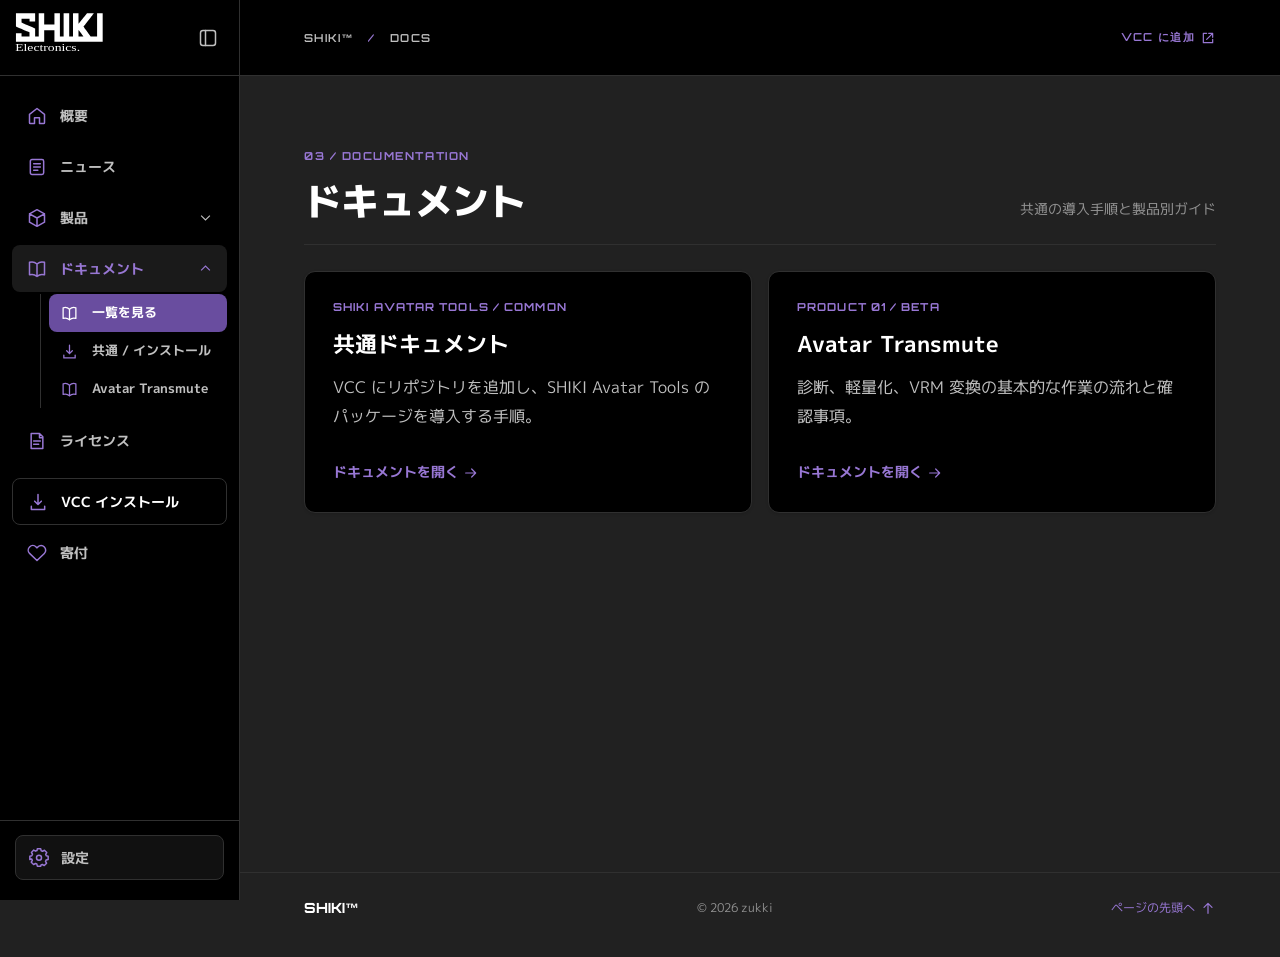
==== docs.html @ 2974c8b5 "first commit" ====
<!doctype html>
<html lang="ja" data-theme="dark">
<head>
  <meta charset="utf-8"><meta name="viewport" content="width=device-width, initial-scale=1">
  <meta name="theme-color" content="#212121">
  <meta name="description" content="SHIKI Avatar Tools。Unity 向けアバター制作ツールの概要、ニュース、ドキュメント、ライセンス、VCC インストール。">
  <title>ドキュメント — SHIKI™</title>
  <link rel="icon" href="./assets/svg/favicon.svg" type="image/svg+xml">
  <link rel="preconnect" href="https://fonts.googleapis.com"><link rel="preconnect" href="https://fonts.gstatic.com" crossorigin>
  <link href="https://fonts.googleapis.com/css2?family=M+PLUS+1p:wght@400;500;600;700;800&family=Noto+Sans+KR:wght@400;600;700&family=Noto+Sans+SC:wght@400;600;700&family=Noto+Sans+TC:wght@400;600;700&family=Orbitron:wght@500;600;700;800&display=swap" rel="stylesheet">
  <link rel="stylesheet" href="./assets/css/style.css"><script src="./assets/js/extra.js" defer></script><script src="./assets/js/script.js" defer></script>
</head>
<body data-page="docs">
  <a class="skip-link" href="#main"><span data-i18n="skip" >本文へ移動</span></a>
  <div class="cursor-glow" aria-hidden="true"></div>
  <aside class="sidebar" id="site-sidebar" aria-label="Site navigation">
    <div class="sidebar-head">
      <a class="brand" href="./index.html" aria-label="SHIKI Avatar Tools"><img src="./assets/svg/shiki-logo.svg" alt="SHIKI Electronics"></a>
      <button id="sidebar-toggle" class="sidebar-toggle" type="button" aria-controls="site-sidebar" aria-expanded="true" aria-label="サイドバーを折りたたむ"><svg aria-hidden="true" viewBox="0 0 24 24"><use href="./assets/svg/icons.svg#sidebar"/></svg></button>
    </div>
    <nav class="side-nav" aria-label="Main navigation"><a href="./index.html" class="" ><span class="nav-icon"><svg aria-hidden="true" viewBox="0 0 24 24"><use href="./assets/svg/icons.svg#home"/></svg></span><span data-i18n="nav_overview" >概要</span></a><a href="./news.html" class="" ><span class="nav-icon"><svg aria-hidden="true" viewBox="0 0 24 24"><use href="./assets/svg/icons.svg#news"/></svg></span><span data-i18n="nav_news" >ニュース</span></a><div class="nav-group" data-nav-group="products"><button type="button" class="nav-disclosure" aria-controls="nav-products-items" aria-expanded="false" aria-label="製品"><span class="nav-icon"><svg aria-hidden="true" viewBox="0 0 24 24"><use href="./assets/svg/icons.svg#cube"/></svg></span><span data-i18n="nav_products" >製品</span><svg class="nav-chevron" aria-hidden="true" viewBox="0 0 24 24"><use href="./assets/svg/icons.svg#down"/></svg></button><div class="nav-branch" id="nav-products-items" hidden><a href="./tools/avatar-transmute.html" class="nav-child" ><span class="nav-icon"><svg aria-hidden="true" viewBox="0 0 24 24"><use href="./assets/svg/icons.svg#right"/></svg></span><span data-i18n="nav_avatar_transmute" >Avatar Transmute</span></a></div></div><div class="nav-group" data-nav-group="docs"><button type="button" class="nav-disclosure" aria-controls="nav-docs-items" aria-expanded="false" aria-label="ドキュメント"><span class="nav-icon"><svg aria-hidden="true" viewBox="0 0 24 24"><use href="./assets/svg/icons.svg#book"/></svg></span><span data-i18n="nav_docs" >ドキュメント</span><svg class="nav-chevron" aria-hidden="true" viewBox="0 0 24 24"><use href="./assets/svg/icons.svg#down"/></svg></button><div class="nav-branch" id="nav-docs-items" hidden><a href="./docs.html" class="nav-child active" aria-current=page><span class="nav-icon"><svg aria-hidden="true" viewBox="0 0 24 24"><use href="./assets/svg/icons.svg#book"/></svg></span><span data-i18n="nav_docs_all" >一覧を見る</span></a><a href="./docs/install.html" class="nav-child" ><span class="nav-icon"><svg aria-hidden="true" viewBox="0 0 24 24"><use href="./assets/svg/icons.svg#download"/></svg></span><span data-i18n="nav_docs_install" >共通 / インストール</span></a><a href="./docs/avatar-transmute.html" class="nav-child" ><span class="nav-icon"><svg aria-hidden="true" viewBox="0 0 24 24"><use href="./assets/svg/icons.svg#book"/></svg></span><span data-i18n="nav_docs_at" >Avatar Transmute</span></a></div></div><a href="./license.html" class="" ><span class="nav-icon"><svg aria-hidden="true" viewBox="0 0 24 24"><use href="./assets/svg/icons.svg#license"/></svg></span><span data-i18n="nav_license" >ライセンス</span></a><a href="https://shikielectronics.github.io/vpm-repository/" class="install-nav" ><span class="nav-icon"><svg aria-hidden="true" viewBox="0 0 24 24"><use href="./assets/svg/icons.svg#download"/></svg></span><span data-i18n="nav_install" >VCC インストール</span></a><a href="./donate.html" class="" ><span class="nav-icon"><svg aria-hidden="true" viewBox="0 0 24 24"><use href="./assets/svg/icons.svg#heart"/></svg></span><span data-i18n="nav_donate" >寄付</span></a></nav>
    <div class="sidebar-bottom">
      <div class="settings-panel" id="settings-panel" hidden role="group" aria-label="Settings">
        <div class="settings-heading"><svg aria-hidden="true" viewBox="0 0 24 24"><use href="./assets/svg/icons.svg#settings"/></svg><strong data-i18n="settings" >設定</strong></div>
        <div class="lang-select-wrap"><label for="language-select"><span data-i18n="language" >言語</span></label><select id="language-select" aria-label="Language"><option value="ja">JP</option><option value="ko">KR</option><option value="zh-CN">CN</option><option value="zh-TW">CN-TW</option><option value="en">EN</option></select></div>
        <div class="theme-row"><span><span data-i18n="appearance" >表示</span></span><button class="scene-toggle" id="theme-toggle" type="button" aria-label="ライトテーマに切り替える" aria-pressed="true"><span class="toggle-sky toggle-sky-day"></span><span class="toggle-sky toggle-sky-night"></span><span class="toggle-cloud"></span><span class="toggle-stars"></span><span class="toggle-orb"><svg class="orb-sun" aria-hidden="true" viewBox="0 0 24 24"><use href="./assets/svg/icons.svg#sun"/></svg><svg class="orb-moon" aria-hidden="true" viewBox="0 0 24 24"><use href="./assets/svg/icons.svg#moon"/></svg></span></button></div>
      </div>
      <button type="button" class="settings-button" id="settings-button" aria-controls="settings-panel" aria-expanded="false" aria-label="設定を開く"><svg aria-hidden="true" viewBox="0 0 24 24"><use href="./assets/svg/icons.svg#settings"/></svg><span data-i18n="settings" >設定</span></button>
    </div>
  </aside>
  <div class="page-shell">
    <header class="topbar"><span class="topbar-path">SHIKI™ <span>/</span> DOCS</span><div class="topbar-tools"><a class="topbar-action" href="https://shikielectronics.github.io/vpm-repository/"><span data-i18n="top_install" >VCC に追加</span> <svg aria-hidden="true" viewBox="0 0 24 24"><use href="./assets/svg/icons.svg#external"/></svg></a></div></header>
    <main id="main">
<section class="page-section"><div class="section-head"><div><span class="section-index">03 / DOCUMENTATION</span><h1 data-i18n="nav_docs" id="page-title">ドキュメント</h1></div><p data-i18n="docs_hub_intro" >共通の導入手順と製品別ガイド</p></div>
  <div class="doc-index"><article class="card doc-index-card"><span class="doc-label">SHIKI AVATAR TOOLS / COMMON</span><h2 data-i18n="docs_common_title" >共通ドキュメント</h2><p data-i18n="docs_common_body" >VCC にリポジトリを追加し、SHIKI Avatar Tools のパッケージを導入する手順。</p><a class="inline-link" href="./docs/install.html"><span data-i18n="docs_open" >ドキュメントを開く</span> <svg aria-hidden="true" viewBox="0 0 24 24"><use href="./assets/svg/icons.svg#right"/></svg></a></article>
  <article class="card doc-index-card"><span class="doc-label">PRODUCT 01 / BETA</span><h2>Avatar Transmute</h2><p data-i18n="docs_at_body" >診断、軽量化、VRM 変換の基本的な作業の流れと確認事項。</p><a class="inline-link" href="./docs/avatar-transmute.html"><span data-i18n="docs_open" >ドキュメントを開く</span> <svg aria-hidden="true" viewBox="0 0 24 24"><use href="./assets/svg/icons.svg#right"/></svg></a></article></div>
</section></main>
    <footer class="footer"><span class="footer-brand">SHIKI™</span><span>© 2026 zukki</span><a href="#main"><span data-i18n="back_top" >ページの先頭へ</span> <svg aria-hidden="true" viewBox="0 0 24 24"><use href="./assets/svg/icons.svg#up"/></svg></a></footer>
  </div>
</body></html>
---- assets/css/style.css ----
:root{color-scheme:dark;--bg:#212121;--surface:#000;--surface-alt:#111;--border:#303030;--text:#fff;--sub:#c0c0c0;--muted:#929292;--accent:#9877d4;--accent-strong:#694d9f;--accent-tint:#251d33;--hover:#1a1a1a;--shadow:0 1px 3px rgba(0,0,0,.12);--sidebar:240px}
:root[data-theme="light"]{color-scheme:light;--bg:#f2f2f2;--surface:#fff;--surface-alt:#fafafa;--border:#e0e0e0;--text:#1a1a1a;--sub:#555;--muted:#777;--accent:#694d9f;--accent-strong:#694d9f;--accent-tint:#eee7fb;--hover:#f5f5f5;--shadow:0 1px 3px rgba(0,0,0,.08)}
*{box-sizing:border-box}html{scroll-behavior:smooth;scroll-padding-top:88px}body{margin:0;background:var(--bg);color:var(--text);font-family:'M PLUS 1p',system-ui,sans-serif;font-size:16px;line-height:1.8}button,a{font:inherit}button{cursor:pointer}a{color:inherit}a:focus-visible,button:focus-visible,summary:focus-visible{outline:3px solid var(--accent);outline-offset:3px}::selection{background:var(--accent);color:#fff}.skip-link{position:fixed;z-index:1000;top:-60px;left:12px;background:var(--accent-strong);color:white;padding:8px 14px}.skip-link:focus{top:12px}
.sidebar{position:fixed;inset:0 auto 0 0;width:var(--sidebar);display:flex;flex-direction:column;background:var(--surface);border-right:1px solid var(--border);z-index:50}.brand{display:flex;align-items:center;gap:12px;min-height:96px;padding:0 22px;text-decoration:none;border-bottom:1px solid var(--border)}.brand-mark{width:39px;height:39px;display:grid;place-items:center;border-radius:10px;background:var(--accent-strong);font:800 22px/1 Orbitron,sans-serif;color:#fff;box-shadow:0 0 24px rgba(105,77,159,.26)}.brand-name{display:flex;flex-direction:column;line-height:1.2}.brand-name strong{font:800 17px Orbitron,sans-serif;letter-spacing:.06em}.brand-name small{margin-top:4px;font:600 9px Orbitron,sans-serif;letter-spacing:.1em;color:var(--muted)}.side-nav{display:flex;flex-direction:column;gap:4px;padding:26px 12px;flex:1}.side-nav a{display:flex;align-items:center;gap:13px;min-height:47px;padding:0 14px;border-radius:8px;text-decoration:none;font-size:14px;font-weight:600;color:var(--sub);transition:background .2s,color .2s}.side-nav a:hover{background:var(--hover);color:var(--text)}.side-nav a.active{background:var(--accent-strong);color:#fff}.side-nav a.install-nav{margin-top:22px;border:1px solid var(--border);color:var(--text)}.side-nav a.install-nav.active{border-color:var(--accent-strong);color:#fff}.nav-icon{display:grid;place-items:center;width:22px;font:700 20px/1 Orbitron,sans-serif;color:var(--accent)}.active .nav-icon{color:white}.sidebar-bottom{padding:16px 12px 24px;border-top:1px solid var(--border)}.theme-toggle{width:100%;display:flex;align-items:center;gap:12px;padding:10px 14px;border:1px solid var(--border);border-radius:8px;background:var(--surface-alt);color:var(--sub);font-size:13px;text-align:left}.theme-toggle:hover{border-color:var(--accent);color:var(--text)}.theme-toggle span:first-child{font-size:21px;line-height:1}.side-credit{display:block;margin:15px 15px 0;font:500 11px Orbitron,sans-serif;color:var(--muted)}
.page-shell{margin-left:var(--sidebar);min-width:0}.topbar{height:70px;display:flex;align-items:center;justify-content:space-between;gap:16px;padding:0 clamp(24px,5vw,72px);border-bottom:1px solid var(--border);background:var(--surface);font:600 11px Orbitron,sans-serif;letter-spacing:.12em}.topbar-path{color:var(--sub)}.topbar-path span{padding:0 10px;color:var(--accent)}.topbar-action{text-decoration:none;color:var(--accent);white-space:nowrap}.topbar-action:hover{text-decoration:underline}main{max-width:1560px;margin:auto;padding:0 clamp(24px,5vw,72px) 96px}.intro{padding-top:62px}.eyebrow{display:flex;align-items:center;gap:12px;color:var(--muted);font:600 11px Orbitron,sans-serif;letter-spacing:.1em}.eyebrow-line{width:24px;height:2px;background:var(--accent)}.edition{margin-left:auto}.intro-grid{display:grid;grid-template-columns:minmax(0,1.2fr) minmax(340px,.8fr);align-items:stretch;gap:30px;margin-top:35px}.kicker{margin:0 0 14px;color:var(--accent);font:600 12px Orbitron,sans-serif;letter-spacing:.16em}h1,h2,h3,p{margin-top:0}h1{font-size:clamp(2.3rem,4.5vw,4.5rem);line-height:1.32;letter-spacing:-.06em;margin-bottom:22px;font-weight:800}h1 em{font-style:normal;color:var(--accent)}.lead{max-width:660px;color:var(--sub);line-height:2;letter-spacing:.01em;margin-bottom:30px}.intro-actions{display:flex;gap:11px;flex-wrap:wrap;margin-bottom:14px}.btn{display:inline-flex;align-items:center;justify-content:space-between;gap:24px;min-height:48px;padding:10px 19px;border-radius:7px;font-size:14px;font-weight:700;text-decoration:none;transition:transform .2s,background .2s,border-color .2s}.btn:hover{transform:translateY(-2px)}.btn-primary{background:var(--accent-strong);border:1px solid var(--accent-strong);color:#fff}.btn-primary:hover{background:#8061b5;border-color:#8061b5}.btn-secondary{border:1px solid var(--border);background:var(--surface);color:var(--text)}.btn-secondary:hover{border-color:var(--accent)}.card{border:1px solid var(--border);border-radius:11px;background:var(--surface);box-shadow:var(--shadow)}.product-panel{display:flex;flex-direction:column;min-height:370px;overflow:hidden;padding:23px 27px;position:relative}.product-panel:before{content:"";position:absolute;width:270px;height:270px;border:1px solid var(--border);border-radius:50%;right:-60px;top:44px;pointer-events:none}.product-panel:after{content:"";position:absolute;width:190px;height:190px;border:1px solid var(--border);border-radius:50%;right:-20px;top:84px;pointer-events:none}.panel-top,.panel-footer{display:flex;justify-content:space-between;align-items:center;gap:15px;font:600 11px Orbitron,sans-serif;letter-spacing:.08em;color:var(--muted)}.beta-pill{padding:3px 10px;border-radius:999px;background:var(--accent-tint);color:var(--accent)}.product-glyph{display:flex;align-items:center;gap:0;flex:1;color:var(--accent);font:800 clamp(70px,8vw,135px)/1 Orbitron,sans-serif;letter-spacing:-.16em;opacity:.9}.product-glyph span:last-child{color:var(--text);margin-left:12px;transform:translateY(17px)}.product-panel h2{font:700 clamp(20px,2vw,26px) Orbitron,sans-serif;letter-spacing:-.03em;margin:0 0 8px}.product-panel p{color:var(--sub);font-size:14px;margin:0 0 19px}.panel-footer{border-top:1px solid var(--border);padding-top:15px;font-size:10px}.capability-grid{display:grid;grid-template-columns:repeat(3,1fr);gap:15px;margin-top:25px}.mini-card{padding:18px 21px;border-left:2px solid var(--accent);background:var(--surface);border-radius:0 9px 9px 0}.feature-num{color:var(--accent);font:700 12px Orbitron,sans-serif}.mini-card h3{margin:8px 0 4px;font-size:17px}.mini-card p{margin:0;color:var(--sub);font-size:14px}
.section{padding-top:100px;scroll-margin-top:10px}.section-head{display:flex;align-items:end;justify-content:space-between;gap:20px;border-bottom:1px solid var(--border);padding-bottom:19px;margin-bottom:22px}.section-index{color:var(--accent);font:700 11px Orbitron,sans-serif;letter-spacing:.14em}.section-head h2{font-size:clamp(25px,2.6vw,36px);line-height:1.35;margin:8px 0 0;letter-spacing:-.03em}.section-head>p{color:var(--muted);font-size:14px;margin:0 0 4px;text-align:right}.news-item{display:grid;grid-template-columns:140px 1fr 24px;gap:24px;align-items:start;padding:25px 28px}.news-date{font:600 13px Orbitron,sans-serif;color:var(--muted);padding-top:5px}.news-type,.doc-label{font:700 11px Orbitron,sans-serif;letter-spacing:.1em;color:var(--accent)}.news-item h3{font-size:17px;margin:6px 0}.news-item p{color:var(--sub);font-size:14px;margin:0}.news-arrow{font-size:22px;color:var(--accent)}.news-more{display:flex;justify-content:space-between;gap:15px;padding:16px 5px;color:var(--muted);font-size:13px}.news-more a{white-space:nowrap;color:var(--accent);text-decoration:none;font-weight:700}.news-more a:hover{text-decoration:underline}
.docs-layout{display:grid;grid-template-columns:minmax(0,1.35fr) minmax(290px,.65fr);gap:16px}.docs-main,.docs-side{display:flex;flex-direction:column;gap:16px}.doc-card,.detail-card{padding:27px 29px}.doc-card h3,.detail-card h3,.install-grid h3,.license-grid h3{font-size:20px;margin:9px 0 12px}.doc-card p,.detail-card p,.install-grid p,.license-grid p{color:var(--sub);font-size:14px;line-height:1.9}.inline-link{color:var(--accent);font-size:14px;font-weight:700;text-decoration:none}.inline-link:hover{text-decoration:underline}.steps{list-style:none;margin:12px 0 0;padding:0}.steps li{display:flex;gap:18px;border-top:1px solid var(--border);padding:14px 0}.steps li:last-child{padding-bottom:0}.steps li>span{font:700 13px Orbitron,sans-serif;color:var(--accent);padding-top:3px}.steps strong{font-size:15px}.steps p{margin:3px 0 0}.check-list{list-style:none;padding:0;margin:14px 0 0}.check-list li{padding:10px 0 10px 24px;position:relative;font-size:14px;border-top:1px solid var(--border)}.check-list li:before{content:"◆";position:absolute;left:0;color:var(--accent);font-size:10px;top:14px}.caution{border-color:color-mix(in srgb,var(--accent) 40%,var(--border))}.caution p{margin-bottom:0}
.license-grid{display:grid;grid-template-columns:minmax(270px,.7fr) minmax(0,1.3fr);gap:16px}.license-summary,.license-detail{padding:26px 29px}.license-stamp{display:inline-block;color:var(--accent);font:800 42px Orbitron,sans-serif;letter-spacing:-.06em}.license-summary h3{margin-top:1px}.license-summary .muted{font:500 11px Orbitron,sans-serif;color:var(--muted);margin-top:30px}.license-detail details{margin-top:20px;border-top:1px solid var(--border);padding-top:15px}.license-detail summary{display:flex;justify-content:space-between;align-items:center;cursor:pointer;color:var(--accent);font-weight:700;font-size:14px}.license-text{margin-top:18px;padding:18px;background:var(--surface-alt);border:1px solid var(--border);border-radius:6px;max-height:320px;overflow:auto}.license-text p{font-family:system-ui,sans-serif;font-size:13px;line-height:1.65;color:var(--sub);white-space:normal;margin-bottom:14px}.license-text p:last-child{margin-bottom:0}
.install-grid{display:grid;grid-template-columns:1fr 1fr;gap:16px}.install-primary,.install-manual{padding:28px 30px}.install-primary{background:linear-gradient(135deg,var(--surface) 55%,var(--accent-tint))}.install-button{margin:8px 0 18px}.install-primary .small-note{font-size:13px;margin:0}.copy-row{display:flex;align-items:center;gap:10px;border:1px solid var(--border);background:var(--surface-alt);border-radius:7px;padding:7px}.copy-row code{min-width:0;overflow-wrap:anywhere;flex:1;padding:0 7px;font-size:12px;line-height:1.5;color:var(--text)}.copy-row button{flex:none;border:0;border-radius:5px;background:var(--accent-strong);color:#fff;padding:8px 12px;font-size:13px;font-weight:700}.copy-row button:hover{background:#8061b5}.copy-feedback{min-height:20px;margin:3px 0!important;color:var(--accent)!important;font-size:12px!important}.beta-note{border-top:1px solid var(--border);margin-top:12px;padding-top:15px;display:flex;gap:12px}.beta-note span{font:700 11px Orbitron,sans-serif;color:var(--accent)}.beta-note p{margin:0;font-size:13px}.footer{max-width:1560px;margin:auto;padding:24px clamp(24px,5vw,72px) 38px;border-top:1px solid var(--border);display:flex;justify-content:space-between;gap:15px;align-items:center;color:var(--muted);font-size:12px}.footer-brand{font:800 14px Orbitron,sans-serif;color:var(--text)}.footer-brand i{font-style:normal;font-size:10px;color:var(--accent)}.footer a{text-decoration:none;color:var(--accent)}
@media(max-width:1100px){:root{--sidebar:74px}.brand{padding:0;justify-content:center}.brand-name,.side-nav a span:last-child,.theme-label,.side-credit{display:none}.side-nav{align-items:center;padding:26px 8px}.side-nav a,.side-nav a.install-nav{width:48px;justify-content:center;padding:0;margin-top:0}.sidebar-bottom{padding:14px 8px}.theme-toggle{justify-content:center;padding:8px}.intro-grid{grid-template-columns:1fr minmax(280px,.78fr)}}
@media(max-width:760px){:root{--sidebar:0px}body{padding-bottom:65px}.sidebar{inset:auto 0 0;width:100%;height:65px;flex-direction:row;border-right:0;border-top:1px solid var(--border);box-shadow:0 -5px 24px rgba(0,0,0,.12)}.brand{display:none}.side-nav{padding:5px;flex:1;flex-direction:row;justify-content:space-around;gap:1px}.side-nav a,.side-nav a.install-nav{width:auto;min-width:0;flex:1;height:54px;min-height:0;flex-direction:column;gap:0;padding:5px 2px;font-size:10px;line-height:1.3;border:0;margin:0;text-align:center}.side-nav a span:last-child{display:block;white-space:nowrap;font-size:clamp(8px,2.1vw,11px)}.nav-icon{height:24px;font-size:18px}.sidebar-bottom{padding:6px 5px 6px 0;border-top:0;display:flex;align-items:center}.theme-toggle{width:38px;height:48px;border:0;background:transparent}.theme-toggle span:first-child{font-size:19px}.topbar{height:58px}.intro{padding-top:44px}.intro-grid,.docs-layout,.license-grid,.install-grid{grid-template-columns:1fr}.product-panel{min-height:310px}.product-glyph{font-size:100px}.capability-grid{grid-template-columns:1fr}.section{padding-top:76px}.section-head{align-items:start;flex-direction:column;gap:3px}.section-head>p{text-align:left}.footer{flex-wrap:wrap}.news-item{grid-template-columns:1fr 20px;gap:9px}.news-date{grid-column:1/-1}.news-more{flex-direction:column}}
@media(max-width:420px){main{padding-left:18px;padding-right:18px}.topbar{padding:0 18px}.topbar-path{font-size:9px}.topbar-action{font-size:10px}h1{font-size:2.15rem}.product-panel{padding:21px}.news-item,.doc-card,.detail-card,.license-summary,.license-detail,.install-primary,.install-manual{padding:21px}.footer{padding-left:18px;padding-right:18px}.side-nav a span:last-child{font-size:8px}}
@media(prefers-reduced-motion:reduce){html{scroll-behavior:auto}*,*::before,*::after{transition:none!important;animation:none!important}}

/* Shared five-page navigation and preferences */
body{isolation:isolate}.cursor-glow{position:fixed;left:0;top:0;width:min(46vw,520px);height:min(46vw,520px);border-radius:50%;background:radial-gradient(circle,rgba(130,76,205,.15) 0%,rgba(116,70,190,.07) 35%,transparent 70%);pointer-events:none;z-index:80;opacity:0;transition:opacity .4s;mix-blend-mode:screen}.cursor-glow.visible{opacity:1}:root[data-theme="light"] .cursor-glow{background:radial-gradient(circle,rgba(121,70,184,.13),transparent 70%);mix-blend-mode:multiply}
.sidebar,.page-shell{position:relative;z-index:1}.sidebar{position:fixed}.logo-frame{width:52px;height:46px;flex:none;overflow:hidden;display:grid;place-items:center}.logo-frame img{width:75px;max-width:none;display:block;filter:invert(1)}:root[data-theme="light"] .logo-frame img{filter:none}.brand{gap:6px;padding:0 14px}.brand-name strong{font-size:14px;letter-spacing:.03em}.brand-name small{font-size:7px;white-space:nowrap}.nav-icon svg{width:20px;height:20px;fill:none;stroke:currentColor;stroke-width:1.8;stroke-linecap:round;stroke-linejoin:round}.side-nav a.active .nav-icon svg{stroke:#fff}.side-nav a{gap:12px}.sidebar-bottom{padding:15px 15px 19px}.prefs-title{font:600 10px Orbitron,sans-serif;color:var(--muted);letter-spacing:.08em;margin:0 0 9px}.lang-select-wrap,.theme-row{display:flex;align-items:center;justify-content:space-between;gap:8px;color:var(--sub);font-size:13px;margin:10px 0}.lang-select-wrap select,.topbar-tools select{appearance:none;min-width:82px;padding:5px 21px 5px 10px;border:1px solid var(--border);border-radius:6px;background:var(--surface-alt);color:var(--text);font:700 12px Orbitron,sans-serif;cursor:pointer;background-image:url("data:image/svg+xml,%3Csvg xmlns='http://www.w3.org/2000/svg' width='12' height='12' viewBox='0 0 24 24' fill='none' stroke='%239877d4' stroke-width='2'%3E%3Cpath d='m5 9 7 7 7-7'/%3E%3C/svg%3E");background-position:right 5px center;background-repeat:no-repeat}.scene-toggle{width:100px;height:44px;padding:0;border:0;background:transparent;border-radius:30px;overflow:hidden;display:block;flex:none;box-shadow:0 2px 8px rgba(0,0,0,.25)}.scene-toggle img{width:100%;height:100%;display:block}.scene-toggle .scene-day{display:none}:root[data-theme="light"] .scene-toggle .scene-day{display:block}:root[data-theme="light"] .scene-toggle .scene-night{display:none}.scene-toggle:hover{filter:brightness(1.08)}.side-credit{font-size:10px;margin:13px 0 0}.topbar-tools{display:flex;align-items:center;gap:20px}.topbar-tools label,.topbar-tools select{display:none}.topbar-action{display:inline-flex;align-items:center;gap:5px}.topbar-action svg,.btn svg,.inline-link svg,.footer svg,.news-more svg,.license-detail summary svg{width:16px;height:16px;fill:none;stroke:currentColor;stroke-width:1.8;stroke-linecap:round;stroke-linejoin:round;vertical-align:middle}.btn svg{flex:none}.footer a,.news-more a{display:inline-flex;align-items:center;gap:5px}.product-glyph{justify-content:center;overflow:hidden}.product-glyph img{display:block;width:min(100%,260px);height:auto;filter:invert(1)}:root[data-theme="light"] .product-glyph img{filter:none}.product-panel{min-height:360px}.page-section{padding-top:64px;min-height:calc(100vh - 200px)}.page-section .section-head{margin-bottom:26px}.page-section h1{font-size:clamp(2rem,3vw,2.8rem);line-height:1.25;margin:8px 0 0;letter-spacing:-.03em}.page-section .section-head>p{max-width:360px}.news-item h2{font-size:18px;margin:7px 0}.news-item time{font:600 13px Orbitron,sans-serif;color:var(--muted);padding-top:5px}.doc-card h2,.detail-card h2,.license-grid h2,.install-grid h2{font-size:20px;margin:9px 0 12px}.license-detail summary svg{transition:transform .2s}.license-detail details[open] summary svg{transform:rotate(180deg)}.copy-row button:focus-visible{outline:3px solid var(--accent);outline-offset:2px}
html[lang="ko"] body{font-family:'Noto Sans KR','M PLUS 1p',sans-serif}html[lang="zh-CN"] body{font-family:'Noto Sans SC','M PLUS 1p',sans-serif}html[lang="zh-TW"] body{font-family:'Noto Sans TC','M PLUS 1p',sans-serif}html[lang="en"] body{font-family:system-ui,sans-serif}html[lang="en"] h1{letter-spacing:-.045em}
@media(max-width:1100px){.brand{padding:0}.logo-frame{width:58px}.brand-name,.prefs-title,.lang-select-wrap,.theme-row>span,.side-credit{display:none}.sidebar-bottom{padding:10px 4px 16px}.theme-row{margin:0}.scene-toggle{width:62px;height:30px}.nav-icon svg{width:21px;height:21px}.topbar-tools label,.topbar-tools select{display:block}}
@media(max-width:760px){.sidebar{z-index:100}.side-nav a span:last-child{display:block}.sidebar-bottom{padding:8px 5px 8px 0}.scene-toggle{width:48px;height:28px}.topbar-tools{gap:7px}.topbar-tools label{display:none}.topbar-tools select{min-width:70px}.topbar-action{font-size:10px}.page-section{padding-top:40px;min-height:calc(100vh - 210px)}.cursor-glow{display:none}}
@media(max-width:420px){.topbar-path{max-width:160px;overflow:hidden;text-overflow:ellipsis;white-space:nowrap}.topbar-action svg{display:none}.scene-toggle{width:36px;height:24px}.side-nav a span:last-child{font-size:8px}}

/* Sidebar brand, settings, and animated theme control */
:root[data-theme="light"] .cursor-glow{display:none}
.brand{min-height:106px;justify-content:center;padding:10px 15px}.brand>img{display:block;width:100%;max-width:174px;max-height:84px;object-fit:contain;filter:invert(1)}:root[data-theme="light"] .brand>img{filter:none}
.sidebar-bottom{position:relative;padding:14px 15px 20px}.settings-button{width:100%;min-height:44px;display:flex;align-items:center;gap:12px;padding:9px 13px;border:1px solid var(--border);border-radius:8px;background:var(--surface-alt);color:var(--sub);font-size:14px;font-weight:600;text-align:left}.settings-button:hover,.settings-button[aria-expanded="true"]{color:var(--text);border-color:var(--accent);background:var(--accent-tint)}.settings-button svg,.settings-heading svg{width:20px;height:20px;flex:none;fill:none;stroke:currentColor;stroke-width:1.8;stroke-linecap:round;stroke-linejoin:round}.settings-button svg{color:var(--accent)}.settings-panel[hidden]{display:none!important}.settings-panel{position:absolute;left:15px;right:15px;bottom:calc(100% + 8px);z-index:300;padding:16px;background:var(--surface);border:1px solid var(--border);border-radius:11px;box-shadow:0 14px 32px rgba(0,0,0,.24)}.settings-heading{display:flex;align-items:center;gap:9px;padding-bottom:12px;margin-bottom:10px;border-bottom:1px solid var(--border);font-size:14px}.settings-heading svg{color:var(--accent)}.settings-panel .lang-select-wrap,.settings-panel .theme-row{display:flex;margin:13px 0;color:var(--sub);font-size:14px}.settings-panel .lang-select-wrap select{display:block;min-width:98px}.settings-panel .theme-row{margin-bottom:0}.settings-panel .theme-row>span{display:block}
.scene-toggle{position:relative;width:124px;height:52px;overflow:hidden;border:0;border-radius:999px;isolation:isolate;box-shadow:0 2px 8px rgba(0,0,0,.25);background:var(--surface-alt);transition:box-shadow .35s,transform .35s}.scene-toggle:hover{transform:translateY(-1px);box-shadow:0 4px 14px rgba(105,77,159,.32)}.scene-toggle img.scene-day,.scene-toggle img.scene-night{position:absolute;inset:0;display:block!important;width:100%;height:100%;object-fit:cover;transition:opacity .42s cubic-bezier(.2,.8,.2,1),transform .48s cubic-bezier(.2,.8,.2,1)}.scene-toggle .scene-day{opacity:0;transform:translateX(-10px) scale(1.08)}.scene-toggle .scene-night{opacity:1;transform:translateX(0) scale(1)}:root[data-theme="light"] .scene-toggle .scene-day{opacity:1;transform:translateX(0) scale(1)}:root[data-theme="light"] .scene-toggle .scene-night{opacity:0;transform:translateX(10px) scale(1.08)}.scene-toggle::after{content:"";position:absolute;inset:-25% auto -25% -30%;width:30%;background:linear-gradient(90deg,transparent,rgba(255,255,255,.35),transparent);transform:skewX(-20deg);opacity:0;pointer-events:none}.scene-toggle.switching::after{animation:toggle-sheen .5s ease-out}@keyframes toggle-sheen{0%{left:-30%;opacity:0}20%{opacity:1}100%{left:120%;opacity:0}}
.product-panel>*{position:relative;z-index:1}.product-panel::before,.product-panel::after{z-index:0}.product-glyph{justify-content:center;min-height:145px;margin:14px 0 7px;overflow:visible;font-size:clamp(78px,8.2vw,122px);letter-spacing:-.12em;line-height:1}.product-glyph span:first-child{color:var(--accent)}.product-glyph span:last-child{color:var(--text);margin-left:8px;transform:translateY(13px)}.product-panel h2{line-height:1.35}.product-panel p{line-height:1.8}.product-panel{min-height:360px}
@media(max-width:1100px){.brand{display:none}.side-nav{padding-top:20px}.sidebar-bottom{padding:10px 12px 18px}.settings-button{width:48px;height:48px;justify-content:center;padding:0}.settings-button span{display:none}.settings-panel{position:fixed;left:calc(var(--sidebar) + 11px);right:auto;bottom:16px;width:258px}.settings-panel .lang-select-wrap{display:flex}.settings-panel .theme-row>span{display:block}.settings-panel .scene-toggle{width:124px;height:52px}}
@media(max-width:760px){.side-nav{padding:5px}.sidebar-bottom{padding:8px 6px 8px 0}.settings-button{width:46px;height:48px;border:0;background:transparent}.settings-panel{left:auto;right:10px;bottom:74px;width:min(280px,calc(100vw - 20px))}.settings-panel .scene-toggle{width:124px;height:52px}}
@media(prefers-reduced-motion:reduce){.scene-toggle img.scene-day,.scene-toggle img.scene-night{transition:none}.scene-toggle.switching::after{animation:none}}

.topbar-left{display:flex;align-items:center;gap:16px;min-width:0}.sidebar-toggle{width:34px;height:34px;flex:none;display:grid;place-items:center;padding:5px;border:1px solid transparent;border-radius:7px;background:transparent;color:var(--sub)}.sidebar-toggle:hover{background:var(--hover);border-color:var(--border);color:var(--accent)}.sidebar-toggle svg{width:20px;height:20px;fill:none;stroke:currentColor;stroke-width:1.8;stroke-linecap:round;stroke-linejoin:round}
@media(min-width:1101px){:root[data-sidebar="collapsed"]{--sidebar:74px}:root[data-sidebar="collapsed"] .brand{display:none}:root[data-sidebar="collapsed"] .side-nav{align-items:center;padding:20px 8px}:root[data-sidebar="collapsed"] .side-nav a,:root[data-sidebar="collapsed"] .side-nav a.install-nav{width:48px;justify-content:center;padding:0;margin-top:0}:root[data-sidebar="collapsed"] .side-nav a span:last-child{display:none}:root[data-sidebar="collapsed"] .sidebar-bottom{padding:10px 12px 18px}:root[data-sidebar="collapsed"] .settings-button{width:48px;height:48px;justify-content:center;padding:0}:root[data-sidebar="collapsed"] .settings-button span{display:none}:root[data-sidebar="collapsed"] .settings-panel{position:fixed;left:85px;right:auto;bottom:16px;width:258px}}
@media(max-width:1100px){.sidebar-toggle{display:none}}

/* Keep the sidebar and its settings layer above page cards. */
.sidebar{z-index:200}.page-shell{z-index:1}.sidebar-head{min-height:106px;display:flex;align-items:center;gap:8px;padding:0 12px;border-bottom:1px solid var(--border)}.sidebar-head .brand{min-width:0;min-height:0;flex:1;padding:0;border:0}.sidebar-head .brand>img{max-width:165px;max-height:80px}.sidebar-head .sidebar-toggle{display:grid;flex:none;width:38px;height:38px}.sidebar-head .sidebar-toggle:hover{color:var(--accent)}.settings-panel{z-index:300;isolation:isolate}
.settings-panel .scene-toggle{width:88px;height:37px}.settings-panel .scene-toggle img{object-fit:fill}
@media(min-width:1101px){:root[data-sidebar="collapsed"] .sidebar-head{min-height:76px;justify-content:center;padding:0 8px}:root[data-sidebar="collapsed"] .sidebar-head .brand{display:none}:root[data-sidebar="collapsed"] .sidebar-head .sidebar-toggle{width:48px;height:48px}}
@media(min-width:761px) and (max-width:1100px){.sidebar-head{min-height:76px;justify-content:center;padding:0 8px}.sidebar-head .brand{display:none}.sidebar-head .sidebar-toggle{display:grid;width:48px;height:48px}:root[data-sidebar="expanded"]{--sidebar:240px}:root[data-sidebar="expanded"] .sidebar-head{min-height:106px;justify-content:space-between;padding:0 12px}:root[data-sidebar="expanded"] .sidebar-head .brand{display:flex}:root[data-sidebar="expanded"] .sidebar-head .sidebar-toggle{width:38px;height:38px}:root[data-sidebar="expanded"] .side-nav{align-items:stretch;padding:26px 12px}:root[data-sidebar="expanded"] .side-nav a,:root[data-sidebar="expanded"] .side-nav a.install-nav{width:auto;justify-content:flex-start;padding:0 14px}:root[data-sidebar="expanded"] .side-nav a.install-nav{margin-top:22px}:root[data-sidebar="expanded"] .side-nav a span:last-child{display:inline}:root[data-sidebar="expanded"] .sidebar-bottom{padding:14px 15px 20px}:root[data-sidebar="expanded"] .settings-button{width:100%;justify-content:flex-start;padding:9px 13px}:root[data-sidebar="expanded"] .settings-button span{display:inline}:root[data-sidebar="expanded"] .settings-panel{position:absolute;left:15px;right:15px;bottom:calc(100% + 8px);width:auto}}
@media(max-width:760px){.sidebar-head{display:none}.settings-panel .scene-toggle{width:88px;height:37px}}
@media(min-width:761px) and (max-width:1100px){:root[data-sidebar="expanded"] .intro-grid,:root[data-sidebar="expanded"] .docs-layout,:root[data-sidebar="expanded"] .license-grid,:root[data-sidebar="expanded"] .install-grid{grid-template-columns:1fr}:root[data-sidebar="expanded"] .capability-grid{grid-template-columns:1fr}}

/* Product sections and detail view */
.sidebar-head .brand{justify-content:flex-start;text-align:left}.sidebar-head .brand>img{margin:0 auto 0 0;object-position:left center}
.overview-heading{margin-bottom:18px}.product-showcase{position:relative;padding:clamp(22px,3vw,42px);border:1px solid var(--border);border-radius:16px;background:color-mix(in srgb,var(--surface) 42%,var(--bg));box-shadow:var(--shadow)}.product-showcase+.product-showcase{margin-top:26px}.product-showcase .intro-grid{margin-top:26px}.product-showcase .lead{max-width:640px}.product-copy{align-self:center}.product-showcase .capability-grid{margin-top:24px}.product-showcase .mini-card{border:1px solid var(--border);border-left:2px solid var(--accent)}
.tool-detail .section-head{margin-bottom:20px}.tool-detail .section-head .inline-link svg{transform:rotate(180deg)}.tool-detail .section-index{display:block;margin-top:23px}.detail-hero{display:grid;grid-template-columns:minmax(0,1.3fr) minmax(200px,.7fr);gap:24px;align-items:center;padding:clamp(24px,4vw,48px);overflow:hidden}.detail-hero .product-glyph{min-height:0;justify-content:center;margin:0}.detail-lead{font-size:clamp(20px,2.5vw,30px);font-weight:700;line-height:1.65;max-width:700px;margin:12px 0 28px}.detail-grid{display:grid;grid-template-columns:repeat(3,minmax(0,1fr));gap:16px;margin-top:16px}.detail-grid .detail-card{min-width:0}.detail-note{margin-top:16px}.detail-note p{max-width:850px}
.reveal-ready [data-reveal]:not(.is-visible){opacity:0;transform:translateY(18px)}.reveal-ready [data-reveal]{transition:opacity .6s ease,transform .6s cubic-bezier(.2,.7,.2,1);transition-delay:var(--reveal-delay,0ms)}.reveal-ready [data-reveal].is-visible{opacity:1;transform:translateY(0)}
@media(max-width:1100px){.detail-grid{grid-template-columns:1fr 1fr}}
@media(max-width:760px){.product-showcase{padding:22px}.product-showcase .intro-grid{margin-top:22px}.detail-hero{grid-template-columns:1fr}.detail-hero .product-glyph{display:none}.detail-grid{grid-template-columns:1fr}.tool-detail .section-index{margin-top:15px}}
@media(prefers-reduced-motion:reduce){.reveal-ready [data-reveal]{opacity:1!important;transform:none!important;transition:none!important}}

/* Sidebar groups keep their positions when the sidebar opens. */
@media(min-width:761px){.sidebar-head,:root[data-sidebar="expanded"] .sidebar-head,:root[data-sidebar="collapsed"] .sidebar-head{height:76px;min-height:76px}.sidebar-head .brand>img{max-width:122px;max-height:56px}.side-nav,:root[data-sidebar="expanded"] .side-nav{padding-top:16px;overflow-y:auto;overflow-x:hidden;scrollbar-width:thin}.nav-group-title{display:flex;align-items:center;gap:13px;min-height:42px;margin-top:6px;padding:0 14px;color:var(--sub);font-size:14px;font-weight:600}.nav-branch{margin:0 0 5px 28px;padding-left:8px;border-left:1px solid var(--border)}.nav-branch a{min-height:38px;padding:0 9px;font-size:13px}.nav-branch .nav-icon svg{width:17px;height:17px}:root[data-sidebar="collapsed"] .nav-group-title{display:none}:root[data-sidebar="collapsed"] .nav-branch{margin:0;padding:0;border:0}:root[data-sidebar="collapsed"] .nav-branch a{min-height:47px}.side-nav a.install-nav{margin-top:10px}}
@media(min-width:761px) and (max-width:1100px){.nav-group-title{display:none}.nav-branch{margin:0;padding:0;border:0}.nav-branch a{min-height:47px}:root[data-sidebar="expanded"] .nav-group-title{display:flex}:root[data-sidebar="expanded"] .nav-branch{margin:0 0 5px 28px;padding-left:8px;border-left:1px solid var(--border)}:root[data-sidebar="expanded"] .nav-branch a{min-height:38px}}
@media(max-width:760px){.side-nav{min-width:0;overflow-x:auto;overflow-y:hidden;justify-content:flex-start;scrollbar-width:none}.side-nav::-webkit-scrollbar{display:none}.side-nav>a,.side-nav .nav-branch a{flex:0 0 68px;min-width:68px}.nav-group-title{display:none}.nav-branch{display:contents}.nav-branch a.nav-child{font-size:10px}.side-nav a.install-nav{margin-top:0}}
.doc-index{display:grid;grid-template-columns:repeat(2,minmax(0,1fr));gap:16px}.doc-index-card{padding:28px;display:flex;flex-direction:column;align-items:flex-start}.doc-index-card h2{font-size:22px;margin:10px 0}.doc-index-card p{color:var(--sub);flex:1}.doc-index-card .inline-link{margin-top:12px}.donate-card{max-width:760px;padding:32px}.donate-card h2{margin:10px 0}.donate-card p{color:var(--sub)}
@media(max-width:760px){.doc-index{grid-template-columns:1fr}.doc-index-card,.donate-card{padding:22px}}

/* Collapsible sidebar groups and a shared header baseline. */
.nav-branch[hidden]{display:none!important}.nav-disclosure{display:flex;align-items:center;gap:12px;width:100%;min-height:47px;padding:0 14px;border:0;border-radius:8px;background:transparent;color:var(--sub);font-size:14px;font-weight:600;text-align:left}.nav-disclosure:hover,.nav-disclosure[aria-expanded="true"]{background:var(--hover);color:var(--text)}.nav-disclosure .nav-icon{flex:none}.nav-disclosure .nav-icon svg{width:20px;height:20px;fill:none;stroke:currentColor;stroke-width:1.8;stroke-linecap:round;stroke-linejoin:round}.nav-chevron{width:15px;height:15px;flex:none;margin-left:auto;fill:none;stroke:currentColor;stroke-width:1.8;transition:transform .2s}.nav-disclosure[aria-expanded="true"] .nav-chevron{transform:rotate(180deg)}.nav-group:has(.nav-child.active)>.nav-disclosure{color:var(--accent)}
@media(min-width:761px){:root{--topbar-height:76px}.topbar,.sidebar-head,:root[data-sidebar="expanded"] .sidebar-head,:root[data-sidebar="collapsed"] .sidebar-head{height:var(--topbar-height);min-height:var(--topbar-height)}.nav-group{flex:none}.nav-branch{margin:2px 0 5px 28px;padding-left:8px;border-left:1px solid var(--border)}.nav-branch a{min-height:38px;padding:4px 9px;line-height:1.35}.nav-branch .nav-icon{flex:none}:root[data-sidebar="collapsed"] .nav-disclosure{width:48px;justify-content:center;padding:0}:root[data-sidebar="collapsed"] .nav-disclosure [data-i18n],:root[data-sidebar="collapsed"] .nav-disclosure .nav-chevron{display:none}:root[data-sidebar="collapsed"] .nav-branch{margin:0;padding:0;border:0}:root[data-sidebar="collapsed"] .nav-branch a{width:48px;min-height:47px;padding:0}}
@media(min-width:761px) and (max-width:1100px){.nav-disclosure{width:48px;justify-content:center;padding:0}.nav-disclosure [data-i18n],.nav-disclosure .nav-chevron{display:none}:root[data-sidebar="expanded"] .nav-disclosure{width:100%;justify-content:flex-start;padding:0 14px}:root[data-sidebar="expanded"] .nav-disclosure [data-i18n],:root[data-sidebar="expanded"] .nav-disclosure .nav-chevron{display:inline}:root[data-sidebar="expanded"] .nav-branch{margin:2px 0 5px 28px;padding-left:8px;border-left:1px solid var(--border)}:root[data-sidebar="expanded"] .nav-branch a{width:auto;min-height:38px;padding:4px 9px}}
@media(max-width:760px){.nav-group{flex:0 0 68px;min-width:68px}.nav-disclosure{height:54px;min-height:54px;flex-direction:column;justify-content:center;gap:0;padding:5px 2px;font-size:9px;line-height:1.3;text-align:center}.nav-disclosure .nav-icon{height:24px}.nav-disclosure .nav-chevron{display:none}.nav-branch:not([hidden]){display:flex;position:fixed;left:10px;right:10px;bottom:74px;z-index:250;flex-direction:column;gap:3px;margin:0;padding:10px;border:1px solid var(--border);border-radius:10px;background:var(--surface);box-shadow:0 10px 30px rgba(0,0,0,.24)}.nav-branch a,.side-nav .nav-branch a{width:100%;min-height:42px;flex:0 0 auto;flex-direction:row;justify-content:flex-start;gap:12px;padding:7px 12px;font-size:13px;text-align:left}.nav-branch a span:last-child{font-size:13px!important}.nav-branch .nav-icon{width:22px;height:22px}}
@media(prefers-reduced-motion:reduce){.nav-chevron{transition:none}}
@media(min-width:761px){:root[data-sidebar="collapsed"] .nav-branch{display:none!important}}

/* Theme switch: edit these dimensions together with the orb travel distance. */
.settings-panel .scene-toggle {
  position:relative;width:72px;height:30px;flex:none;padding:0;overflow:hidden;
  border:1px solid rgba(120,124,151,.55);border-radius:999px;
  background:#111629;box-shadow:0 2px 6px rgba(0,0,0,.18);isolation:isolate;
}
.settings-panel .scene-toggle::after {content:none}
.scene-toggle .toggle-sky,.scene-toggle .toggle-cloud,
.scene-toggle .toggle-stars,.scene-toggle .toggle-orb {position:absolute;pointer-events:none}

/* Day and night skies fade over each other; clouds and stars follow that state. */
.scene-toggle .toggle-sky {inset:0}
.scene-toggle .toggle-sky-day {background:linear-gradient(135deg,#9bd5e7 0%,#62afd1 55%,#4c8bbd 100%);opacity:0}
.scene-toggle .toggle-sky-night {background:linear-gradient(135deg,#080c1c 0%,#222044 75%,#332755 100%);opacity:1}
.scene-toggle .toggle-cloud {
  left:17px;bottom:-8px;width:24px;height:16px;border-radius:50%;
  background:#f2fbff;box-shadow:14px -2px 0 1px #e8f7fb,30px 5px 0 #f2fbff;
  opacity:0;transform:translateX(-10px);
}
.scene-toggle .toggle-stars {
  inset:0;opacity:1;
  background:radial-gradient(circle at 15% 25%,#fff 0 1px,transparent 1.5px),
    radial-gradient(circle at 34% 62%,#fff 0 .8px,transparent 1.4px),
    radial-gradient(circle at 63% 18%,#d5d0ff 0 1px,transparent 1.5px),
    radial-gradient(circle at 79% 72%,#fff 0 .8px,transparent 1.4px);
}

/* The single orb rolls 42px across the 72px track; its SVG changes mid-roll. */
.scene-toggle .toggle-orb {
  z-index:2;left:2px;top:2px;width:24px;height:24px;border-radius:50%;
  background:rgba(255,255,255,.18);box-shadow:0 1px 5px rgba(0,0,0,.28);
  transform:translateX(42px) rotate(360deg);
}
.scene-toggle .toggle-orb svg {position:absolute;inset:2px;width:20px;height:20px}
.scene-toggle .orb-sun {color:#ffcf40;opacity:0;transform:rotate(90deg) scale(.65)}
.scene-toggle .orb-moon {color:#f4f1df;opacity:1;transform:rotate(0) scale(1)}

/* Light-theme overrides; dark is the default state above. */
:root[data-theme="light"] .scene-toggle .toggle-sky-day {opacity:1}
:root[data-theme="light"] .scene-toggle .toggle-sky-night {opacity:0}
:root[data-theme="light"] .scene-toggle .toggle-cloud {opacity:.95;transform:translateX(0)}
:root[data-theme="light"] .scene-toggle .toggle-stars {opacity:0}
:root[data-theme="light"] .scene-toggle .toggle-orb {transform:translateX(0) rotate(0);background:rgba(255,255,255,.3)}
:root[data-theme="light"] .scene-toggle .orb-sun {opacity:1;transform:rotate(0) scale(1)}
:root[data-theme="light"] .scene-toggle .orb-moon {opacity:0;transform:rotate(-90deg) scale(.65)}

/* JS adds theme-ready after the saved setting is applied, avoiding a load flash. */
:root.theme-ready .scene-toggle .toggle-sky,
:root.theme-ready .scene-toggle .toggle-cloud,
:root.theme-ready .scene-toggle .toggle-stars {transition:opacity .65s ease,transform .65s ease}
:root.theme-ready .scene-toggle .toggle-orb {transition:transform .68s cubic-bezier(.22,.72,.19,1),background .55s ease}
:root.theme-ready .scene-toggle .toggle-orb svg {transition:opacity .3s ease,transform .56s ease}
@media(prefers-reduced-motion:reduce) {
  :root.theme-ready .scene-toggle .toggle-sky,
  :root.theme-ready .scene-toggle .toggle-cloud,
  :root.theme-ready .scene-toggle .toggle-stars,
  :root.theme-ready .scene-toggle .toggle-orb,
  :root.theme-ready .scene-toggle .toggle-orb svg {transition:none!important}
}
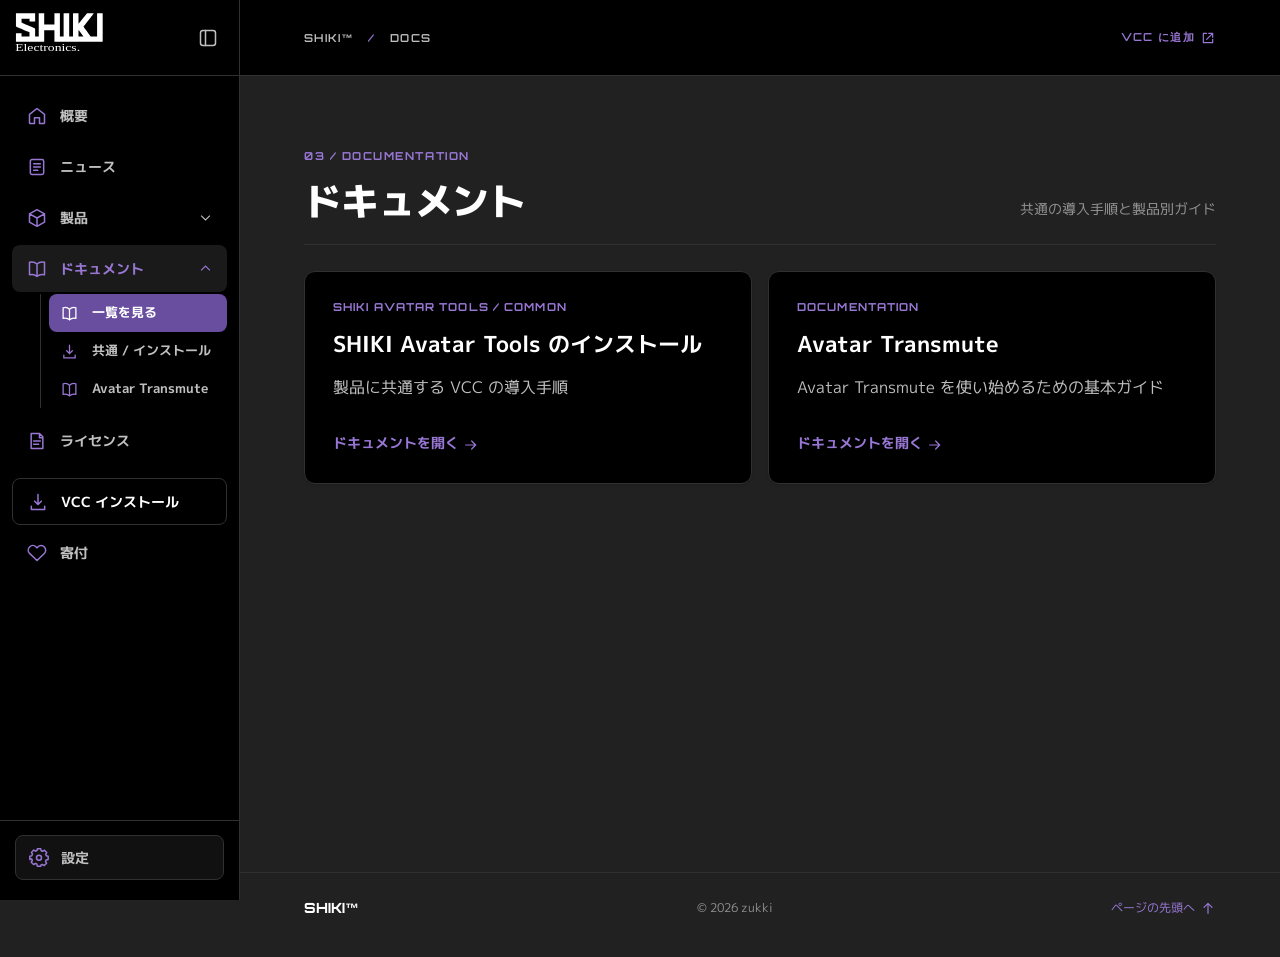
==== commit f3f29e43: "update site." ====
--- a/docs.html
+++ b/docs.html
@@ -8,7 +8,9 @@
   <link rel="icon" href="./assets/svg/favicon.svg" type="image/svg+xml">
   <link rel="preconnect" href="https://fonts.googleapis.com"><link rel="preconnect" href="https://fonts.gstatic.com" crossorigin>
   <link href="https://fonts.googleapis.com/css2?family=M+PLUS+1p:wght@400;500;600;700;800&family=Noto+Sans+KR:wght@400;600;700&family=Noto+Sans+SC:wght@400;600;700&family=Noto+Sans+TC:wght@400;600;700&family=Orbitron:wght@500;600;700;800&display=swap" rel="stylesheet">
-  <link rel="stylesheet" href="./assets/css/style.css"><script src="./assets/js/extra.js" defer></script><script src="./assets/js/script.js" defer></script>
+  <link rel="stylesheet" href="./assets/css/style.css"><script src="./assets/js/translations.js" defer></script><script src="./assets/js/script.js" defer></script>
+  <script src="./assets/js/docs-data.js" defer></script>
+  <script src="./assets/js/docs-index.js" defer></script>
 </head>
 <body data-page="docs">
   <a class="skip-link" href="#main"><span data-i18n="skip" >本文へ移動</span></a>
@@ -31,10 +33,24 @@
   <div class="page-shell">
     <header class="topbar"><span class="topbar-path">SHIKI™ <span>/</span> DOCS</span><div class="topbar-tools"><a class="topbar-action" href="https://shikielectronics.github.io/vpm-repository/"><span data-i18n="top_install" >VCC に追加</span> <svg aria-hidden="true" viewBox="0 0 24 24"><use href="./assets/svg/icons.svg#external"/></svg></a></div></header>
     <main id="main">
-<section class="page-section"><div class="section-head"><div><span class="section-index">03 / DOCUMENTATION</span><h1 data-i18n="nav_docs" id="page-title">ドキュメント</h1></div><p data-i18n="docs_hub_intro" >共通の導入手順と製品別ガイド</p></div>
-  <div class="doc-index"><article class="card doc-index-card"><span class="doc-label">SHIKI AVATAR TOOLS / COMMON</span><h2 data-i18n="docs_common_title" >共通ドキュメント</h2><p data-i18n="docs_common_body" >VCC にリポジトリを追加し、SHIKI Avatar Tools のパッケージを導入する手順。</p><a class="inline-link" href="./docs/install.html"><span data-i18n="docs_open" >ドキュメントを開く</span> <svg aria-hidden="true" viewBox="0 0 24 24"><use href="./assets/svg/icons.svg#right"/></svg></a></article>
-  <article class="card doc-index-card"><span class="doc-label">PRODUCT 01 / BETA</span><h2>Avatar Transmute</h2><p data-i18n="docs_at_body" >診断、軽量化、VRM 変換の基本的な作業の流れと確認事項。</p><a class="inline-link" href="./docs/avatar-transmute.html"><span data-i18n="docs_open" >ドキュメントを開く</span> <svg aria-hidden="true" viewBox="0 0 24 24"><use href="./assets/svg/icons.svg#right"/></svg></a></article></div>
-</section></main>
+      <!-- この下の section がページ本文です。写真もここに追加できます。 -->
+<section class="page-section">
+  <div class="section-head">
+    <div>
+      <span class="section-index">03 / DOCUMENTATION</span>
+      <h1 data-i18n="nav_docs" id="page-title">
+        ドキュメント
+      </h1>
+    </div>
+    <p data-i18n="docs_hub_intro" >
+      共通の導入手順と製品別ガイド
+    </p>
+  </div>
+  <!-- Generated cards come from docs/markdown/ja/*.md via docs-data.js. -->
+  <div class="doc-index" id="docs-list"></div>
+  <noscript><p>JavaScript を有効にするとドキュメント一覧が表示されます。</p></noscript>
+</section>
+    </main>
     <footer class="footer"><span class="footer-brand">SHIKI™</span><span>© 2026 zukki</span><a href="#main"><span data-i18n="back_top" >ページの先頭へ</span> <svg aria-hidden="true" viewBox="0 0 24 24"><use href="./assets/svg/icons.svg#up"/></svg></a></footer>
   </div>
 </body></html>
--- a/assets/css/style.css
+++ b/assets/css/style.css
@@ -125,3 +125,27 @@
   :root.theme-ready .scene-toggle .toggle-orb,
   :root.theme-ready .scene-toggle .toggle-orb svg {transition:none!important}
 }
+
+/* Documentation media: figures added directly to docs/*.html. */
+.docs-figure{margin:22px 0 0}
+.docs-figure img{display:block;width:100%;height:auto;border:1px solid var(--border);border-radius:10px;background:var(--surface-alt)}
+.docs-figure figcaption{margin-top:9px;color:var(--muted);font-size:12px;line-height:1.7}
+
+/* Markdown guides: docs/markdown/<locale>/*.md renders into these pages. */
+.markdown-header{margin:0 0 24px}
+.markdown-body[hidden]{display:none!important}
+.markdown-body{max-width:900px;padding:clamp(22px,4vw,44px);border:1px solid var(--border);border-radius:12px;background:var(--surface);color:var(--text);line-height:1.9;overflow-wrap:anywhere}
+.markdown-body h1{font-size:clamp(2rem,3vw,2.8rem);line-height:1.25;margin:0 0 20px}
+.markdown-body h2{font-size:clamp(1.35rem,2vw,1.7rem);line-height:1.4;margin:42px 0 16px;padding-bottom:12px;border-bottom:1px solid var(--border)}
+.markdown-body h3{font-size:1.1rem;margin:27px 0 10px}
+.markdown-body p,.markdown-body li{font-size:15px;color:var(--sub)}
+.markdown-body p{margin:13px 0 20px}.markdown-body ul,.markdown-body ol{padding-left:1.5em;margin:14px 0 24px}.markdown-body li{padding:4px 0}
+.markdown-body a{color:var(--accent);text-decoration:underline;text-underline-offset:3px}
+.markdown-body img{display:block;max-width:100%;height:auto;margin:20px auto;border:1px solid var(--border);border-radius:10px}
+.markdown-body figure{margin:24px 0}.markdown-body figcaption{color:var(--muted);font-size:13px;text-align:center}
+.markdown-body blockquote{margin:20px 0;padding:6px 18px;border-left:3px solid var(--accent);background:var(--surface-alt)}
+.markdown-body pre{max-width:100%;overflow:auto;padding:18px;border-radius:8px;background:var(--surface-alt);border:1px solid var(--border);line-height:1.5}
+.markdown-body code{font-family:ui-monospace,SFMono-Regular,Consolas,monospace;font-size:.9em}.markdown-body :not(pre)>code{padding:2px 5px;border-radius:4px;background:var(--surface-alt)}
+.markdown-body table{display:block;width:100%;overflow-x:auto;border-collapse:collapse;margin:22px 0}.markdown-body th,.markdown-body td{padding:9px 12px;border:1px solid var(--border);text-align:left}.markdown-body th{background:var(--surface-alt)}
+.markdown-body hr{border:0;border-top:1px solid var(--border);margin:32px 0}
+@media(max-width:760px){.markdown-body{padding:22px 18px}}
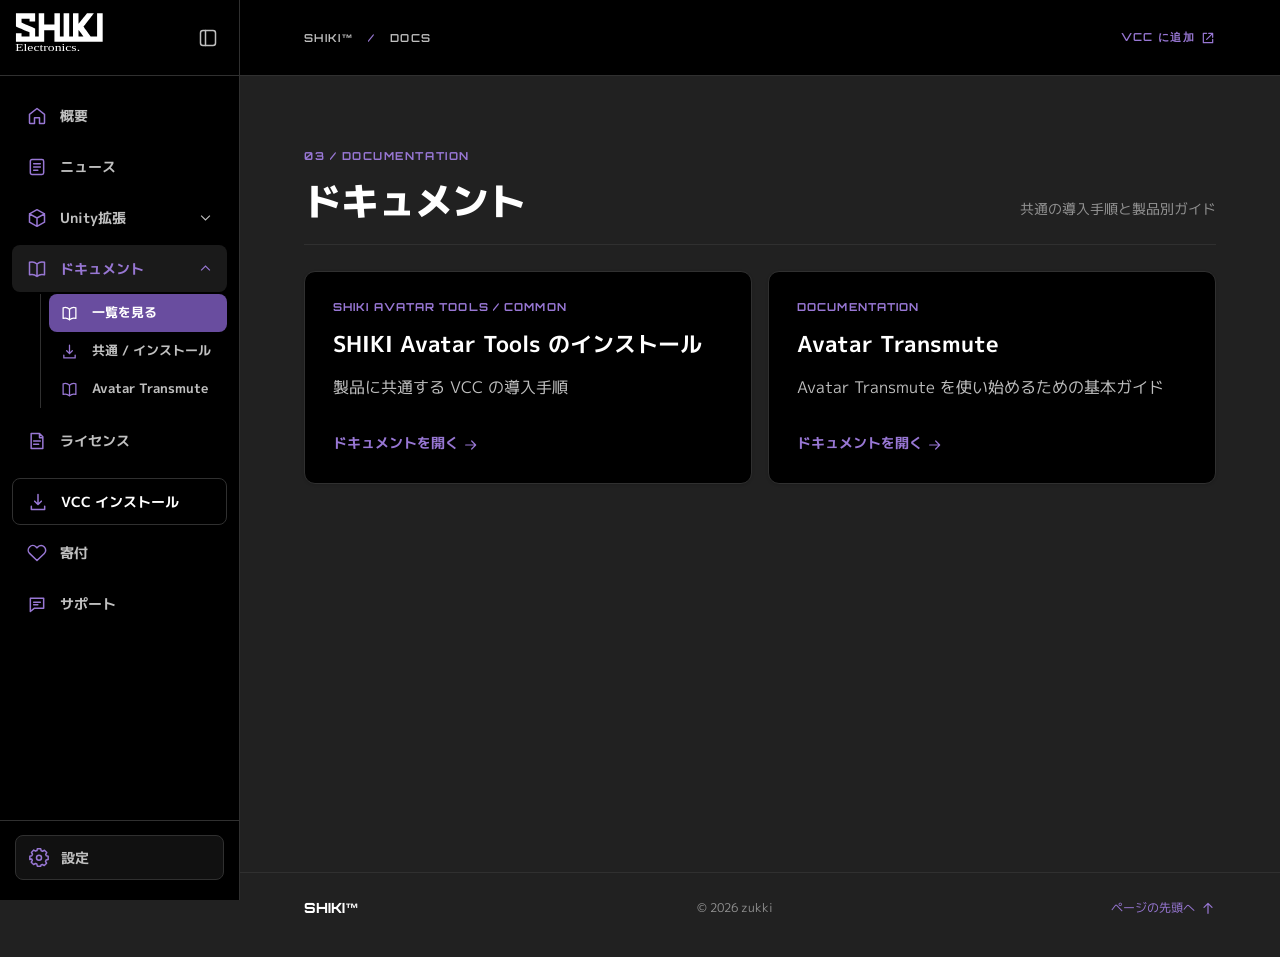
==== commit b0610a0f: "update site." ====
--- a/docs.html
+++ b/docs.html
@@ -1,56 +1,255 @@
 <!doctype html>
 <html lang="ja" data-theme="dark">
-<head>
-  <meta charset="utf-8"><meta name="viewport" content="width=device-width, initial-scale=1">
-  <meta name="theme-color" content="#212121">
-  <meta name="description" content="SHIKI Avatar Tools。Unity 向けアバター制作ツールの概要、ニュース、ドキュメント、ライセンス、VCC インストール。">
-  <title>ドキュメント — SHIKI™</title>
-  <link rel="icon" href="./assets/svg/favicon.svg" type="image/svg+xml">
-  <link rel="preconnect" href="https://fonts.googleapis.com"><link rel="preconnect" href="https://fonts.gstatic.com" crossorigin>
-  <link href="https://fonts.googleapis.com/css2?family=M+PLUS+1p:wght@400;500;600;700;800&family=Noto+Sans+KR:wght@400;600;700&family=Noto+Sans+SC:wght@400;600;700&family=Noto+Sans+TC:wght@400;600;700&family=Orbitron:wght@500;600;700;800&display=swap" rel="stylesheet">
-  <link rel="stylesheet" href="./assets/css/style.css"><script src="./assets/js/translations.js" defer></script><script src="./assets/js/script.js" defer></script>
-  <script src="./assets/js/docs-data.js" defer></script>
-  <script src="./assets/js/docs-index.js" defer></script>
-</head>
-<body data-page="docs">
-  <a class="skip-link" href="#main"><span data-i18n="skip" >本文へ移動</span></a>
-  <div class="cursor-glow" aria-hidden="true"></div>
-  <aside class="sidebar" id="site-sidebar" aria-label="Site navigation">
-    <div class="sidebar-head">
-      <a class="brand" href="./index.html" aria-label="SHIKI Avatar Tools"><img src="./assets/svg/shiki-logo.svg" alt="SHIKI Electronics"></a>
-      <button id="sidebar-toggle" class="sidebar-toggle" type="button" aria-controls="site-sidebar" aria-expanded="true" aria-label="サイドバーを折りたたむ"><svg aria-hidden="true" viewBox="0 0 24 24"><use href="./assets/svg/icons.svg#sidebar"/></svg></button>
+  <head>
+    <meta charset="utf-8">
+    <meta name="viewport" content="width=device-width, initial-scale=1">
+    <meta name="theme-color" content="#212121">
+    <meta name="description" content="SHIKI Avatar Tools。Unity 向けアバター制作ツールの概要、ニュース、ドキュメント、ライセンス、VCC インストール。">
+    <title>ドキュメント — SHIKI™</title>
+    <link rel="icon" href="./assets/svg/favicon.svg" type="image/svg+xml">
+    <link rel="preconnect" href="https://fonts.googleapis.com">
+    <link rel="preconnect" href="https://fonts.gstatic.com" crossorigin>
+    <link href="https://fonts.googleapis.com/css2?family=M+PLUS+1p:wght@400;500;600;700;800&family=Noto+Sans+KR:wght@400;600;700&family=Noto+Sans+SC:wght@400;600;700&family=Noto+Sans+TC:wght@400;600;700&family=Orbitron:wght@500;600;700;800&display=swap" rel="stylesheet">
+    <link rel="stylesheet" href="./assets/css/style.css">
+    <script src="./assets/js/translations.js" defer>
+    </script>
+    <script src="./assets/js/script.js" defer>
+    </script>
+    <script src="./assets/js/docs-data.js" defer>
+    </script>
+    <script src="./assets/js/docs-index.js" defer>
+    </script>
+  </head>
+  <body data-page="docs">
+    <a class="skip-link" href="#main">
+      <span data-i18n="skip" >本文へ移動</span>
+    </a>
+    <div class="cursor-glow" aria-hidden="true">
     </div>
-    <nav class="side-nav" aria-label="Main navigation"><a href="./index.html" class="" ><span class="nav-icon"><svg aria-hidden="true" viewBox="0 0 24 24"><use href="./assets/svg/icons.svg#home"/></svg></span><span data-i18n="nav_overview" >概要</span></a><a href="./news.html" class="" ><span class="nav-icon"><svg aria-hidden="true" viewBox="0 0 24 24"><use href="./assets/svg/icons.svg#news"/></svg></span><span data-i18n="nav_news" >ニュース</span></a><div class="nav-group" data-nav-group="products"><button type="button" class="nav-disclosure" aria-controls="nav-products-items" aria-expanded="false" aria-label="製品"><span class="nav-icon"><svg aria-hidden="true" viewBox="0 0 24 24"><use href="./assets/svg/icons.svg#cube"/></svg></span><span data-i18n="nav_products" >製品</span><svg class="nav-chevron" aria-hidden="true" viewBox="0 0 24 24"><use href="./assets/svg/icons.svg#down"/></svg></button><div class="nav-branch" id="nav-products-items" hidden><a href="./tools/avatar-transmute.html" class="nav-child" ><span class="nav-icon"><svg aria-hidden="true" viewBox="0 0 24 24"><use href="./assets/svg/icons.svg#right"/></svg></span><span data-i18n="nav_avatar_transmute" >Avatar Transmute</span></a></div></div><div class="nav-group" data-nav-group="docs"><button type="button" class="nav-disclosure" aria-controls="nav-docs-items" aria-expanded="false" aria-label="ドキュメント"><span class="nav-icon"><svg aria-hidden="true" viewBox="0 0 24 24"><use href="./assets/svg/icons.svg#book"/></svg></span><span data-i18n="nav_docs" >ドキュメント</span><svg class="nav-chevron" aria-hidden="true" viewBox="0 0 24 24"><use href="./assets/svg/icons.svg#down"/></svg></button><div class="nav-branch" id="nav-docs-items" hidden><a href="./docs.html" class="nav-child active" aria-current=page><span class="nav-icon"><svg aria-hidden="true" viewBox="0 0 24 24"><use href="./assets/svg/icons.svg#book"/></svg></span><span data-i18n="nav_docs_all" >一覧を見る</span></a><a href="./docs/install.html" class="nav-child" ><span class="nav-icon"><svg aria-hidden="true" viewBox="0 0 24 24"><use href="./assets/svg/icons.svg#download"/></svg></span><span data-i18n="nav_docs_install" >共通 / インストール</span></a><a href="./docs/avatar-transmute.html" class="nav-child" ><span class="nav-icon"><svg aria-hidden="true" viewBox="0 0 24 24"><use href="./assets/svg/icons.svg#book"/></svg></span><span data-i18n="nav_docs_at" >Avatar Transmute</span></a></div></div><a href="./license.html" class="" ><span class="nav-icon"><svg aria-hidden="true" viewBox="0 0 24 24"><use href="./assets/svg/icons.svg#license"/></svg></span><span data-i18n="nav_license" >ライセンス</span></a><a href="https://shikielectronics.github.io/vpm-repository/" class="install-nav" ><span class="nav-icon"><svg aria-hidden="true" viewBox="0 0 24 24"><use href="./assets/svg/icons.svg#download"/></svg></span><span data-i18n="nav_install" >VCC インストール</span></a><a href="./donate.html" class="" ><span class="nav-icon"><svg aria-hidden="true" viewBox="0 0 24 24"><use href="./assets/svg/icons.svg#heart"/></svg></span><span data-i18n="nav_donate" >寄付</span></a></nav>
-    <div class="sidebar-bottom">
-      <div class="settings-panel" id="settings-panel" hidden role="group" aria-label="Settings">
-        <div class="settings-heading"><svg aria-hidden="true" viewBox="0 0 24 24"><use href="./assets/svg/icons.svg#settings"/></svg><strong data-i18n="settings" >設定</strong></div>
-        <div class="lang-select-wrap"><label for="language-select"><span data-i18n="language" >言語</span></label><select id="language-select" aria-label="Language"><option value="ja">JP</option><option value="ko">KR</option><option value="zh-CN">CN</option><option value="zh-TW">CN-TW</option><option value="en">EN</option></select></div>
-        <div class="theme-row"><span><span data-i18n="appearance" >表示</span></span><button class="scene-toggle" id="theme-toggle" type="button" aria-label="ライトテーマに切り替える" aria-pressed="true"><span class="toggle-sky toggle-sky-day"></span><span class="toggle-sky toggle-sky-night"></span><span class="toggle-cloud"></span><span class="toggle-stars"></span><span class="toggle-orb"><svg class="orb-sun" aria-hidden="true" viewBox="0 0 24 24"><use href="./assets/svg/icons.svg#sun"/></svg><svg class="orb-moon" aria-hidden="true" viewBox="0 0 24 24"><use href="./assets/svg/icons.svg#moon"/></svg></span></button></div>
+    <aside class="sidebar" id="site-sidebar" aria-label="Site navigation">
+      <div class="sidebar-head">
+        <a class="brand" href="./index.html" aria-label="SHIKI Avatar Tools">
+          <img src="./assets/svg/shiki-logo.svg" alt="SHIKI Electronics">
+        </a>
+        <button id="sidebar-toggle" class="sidebar-toggle" type="button" aria-controls="site-sidebar" aria-expanded="true" aria-label="サイドバーを折りたたむ">
+          <svg aria-hidden="true" viewBox="0 0 24 24">
+            <use href="./assets/svg/icons.svg#sidebar"/>
+          </svg>
+        </button>
       </div>
-      <button type="button" class="settings-button" id="settings-button" aria-controls="settings-panel" aria-expanded="false" aria-label="設定を開く"><svg aria-hidden="true" viewBox="0 0 24 24"><use href="./assets/svg/icons.svg#settings"/></svg><span data-i18n="settings" >設定</span></button>
+      <nav class="side-nav" aria-label="Main navigation">
+        <a href="./index.html" class="" >
+          <span class="nav-icon">
+            <svg aria-hidden="true" viewBox="0 0 24 24">
+              <use href="./assets/svg/icons.svg#home"/>
+            </svg>
+          </span>
+          <span data-i18n="nav_overview" >概要</span>
+        </a>
+        <a href="./news.html" class="" >
+          <span class="nav-icon">
+            <svg aria-hidden="true" viewBox="0 0 24 24">
+              <use href="./assets/svg/icons.svg#news"/>
+            </svg>
+          </span>
+          <span data-i18n="nav_news" >ニュース</span>
+        </a>
+        <div class="nav-group" data-nav-group="products">
+          <button type="button" class="nav-disclosure" aria-controls="nav-products-items" aria-expanded="false" aria-label="Unity拡張">
+            <span class="nav-icon">
+              <svg aria-hidden="true" viewBox="0 0 24 24">
+                <use href="./assets/svg/icons.svg#cube"/>
+              </svg>
+            </span>
+            <span data-i18n="nav_products" >Unity拡張</span>
+            <svg class="nav-chevron" aria-hidden="true" viewBox="0 0 24 24">
+              <use href="./assets/svg/icons.svg#down"/>
+            </svg>
+          </button>
+          <div class="nav-branch" id="nav-products-items" hidden>
+            <a href="./tools/avatar-transmute.html" class="nav-child" >
+              <span class="nav-icon">
+                <svg aria-hidden="true" viewBox="0 0 24 24">
+                  <use href="./assets/svg/icons.svg#right"/>
+                </svg>
+              </span>
+              <span data-i18n="nav_avatar_transmute" >Avatar Transmute</span>
+            </a>
+          </div>
+        </div>
+        <div class="nav-group" data-nav-group="docs">
+          <button type="button" class="nav-disclosure" aria-controls="nav-docs-items" aria-expanded="false" aria-label="ドキュメント">
+            <span class="nav-icon">
+              <svg aria-hidden="true" viewBox="0 0 24 24">
+                <use href="./assets/svg/icons.svg#book"/>
+              </svg>
+            </span>
+            <span data-i18n="nav_docs" >ドキュメント</span>
+            <svg class="nav-chevron" aria-hidden="true" viewBox="0 0 24 24">
+              <use href="./assets/svg/icons.svg#down"/>
+            </svg>
+          </button>
+          <div class="nav-branch" id="nav-docs-items" hidden>
+            <a href="./docs.html" class="nav-child active" aria-current=page>
+              <span class="nav-icon">
+                <svg aria-hidden="true" viewBox="0 0 24 24">
+                  <use href="./assets/svg/icons.svg#book"/>
+                </svg>
+              </span>
+              <span data-i18n="nav_docs_all" >一覧を見る</span>
+            </a>
+            <a href="./docs/install.html" class="nav-child" >
+              <span class="nav-icon">
+                <svg aria-hidden="true" viewBox="0 0 24 24">
+                  <use href="./assets/svg/icons.svg#download"/>
+                </svg>
+              </span>
+              <span data-i18n="nav_docs_install" >共通 / インストール</span>
+            </a>
+            <a href="./docs/avatar-transmute.html" class="nav-child" >
+              <span class="nav-icon">
+                <svg aria-hidden="true" viewBox="0 0 24 24">
+                  <use href="./assets/svg/icons.svg#book"/>
+                </svg>
+              </span>
+              <span data-i18n="nav_docs_at" >Avatar Transmute</span>
+            </a>
+          </div>
+        </div>
+        <a href="./license.html" class="" >
+          <span class="nav-icon">
+            <svg aria-hidden="true" viewBox="0 0 24 24">
+              <use href="./assets/svg/icons.svg#license"/>
+            </svg>
+          </span>
+          <span data-i18n="nav_license" >ライセンス</span>
+        </a>
+        <a href="https://shikielectronics.github.io/vpm-repository/" class="install-nav" >
+          <span class="nav-icon">
+            <svg aria-hidden="true" viewBox="0 0 24 24">
+              <use href="./assets/svg/icons.svg#download"/>
+            </svg>
+          </span>
+          <span data-i18n="nav_install" >VCC インストール</span>
+        </a>
+        <a href="./donate.html" class="" >
+          <span class="nav-icon">
+            <svg aria-hidden="true" viewBox="0 0 24 24">
+              <use href="./assets/svg/icons.svg#heart"/>
+            </svg>
+          </span>
+          <span data-i18n="nav_donate" >寄付</span>
+        </a>
+        <a href="./support.html" class="" >
+          <span class="nav-icon">
+            <svg aria-hidden="true" viewBox="0 0 24 24">
+              <use href="./assets/svg/icons.svg#support"/>
+            </svg>
+          </span>
+          <span data-i18n="nav_support" >サポート</span>
+        </a>
+      </nav>
+      <div class="sidebar-bottom">
+        <div class="settings-panel" id="settings-panel" hidden role="group" aria-label="Settings">
+          <div class="settings-heading">
+            <svg aria-hidden="true" viewBox="0 0 24 24">
+              <use href="./assets/svg/icons.svg#settings"/>
+            </svg>
+            <strong data-i18n="settings" >設定</strong>
+          </div>
+          <div class="lang-select-wrap">
+            <label for="language-select">
+              <span data-i18n="language" >言語</span>
+            </label>
+            <select id="language-select" aria-label="Language">
+              <option value="ja">JP</option>
+              <option value="ko">KR</option>
+              <option value="zh-CN">CN</option>
+              <option value="zh-TW">CN-TW</option>
+              <option value="en">EN</option>
+            </select>
+          </div>
+          <div class="theme-row">
+            <span>
+              <span data-i18n="appearance" >表示</span>
+            </span>
+            <button class="scene-toggle" id="theme-toggle" type="button" aria-label="ライトテーマに切り替える" aria-pressed="true">
+              <span class="toggle-sky toggle-sky-day">
+              </span>
+              <span class="toggle-sky toggle-sky-night">
+              </span>
+              <span class="toggle-cloud">
+              </span>
+              <span class="toggle-stars">
+              </span>
+              <span class="toggle-orb">
+                <svg class="orb-sun" aria-hidden="true" viewBox="0 0 24 24">
+                  <use href="./assets/svg/icons.svg#sun"/>
+                </svg>
+                <svg class="orb-moon" aria-hidden="true" viewBox="0 0 24 24">
+                  <use href="./assets/svg/icons.svg#moon"/>
+                </svg>
+              </span>
+            </button>
+          </div>
+        </div>
+        <button type="button" class="settings-button" id="settings-button" aria-controls="settings-panel" aria-expanded="false" aria-label="設定を開く">
+          <svg aria-hidden="true" viewBox="0 0 24 24">
+            <use href="./assets/svg/icons.svg#settings"/>
+          </svg>
+          <span data-i18n="settings" >設定</span>
+        </button>
+      </div>
+    </aside>
+    <div class="page-shell">
+      <header class="topbar">
+        <button class="mobile-menu-button" id="mobile-menu-button" type="button" aria-controls="site-sidebar" aria-expanded="false" aria-label="メニューを開く">
+          <svg aria-hidden="true" viewBox="0 0 24 24">
+            <use href="./assets/svg/icons.svg#menu"/>
+          </svg>
+        </button>
+        <span class="topbar-path">SHIKI™ <span>/</span> DOCS</span>
+        <div class="topbar-tools">
+          <a class="topbar-action" href="https://shikielectronics.github.io/vpm-repository/">
+            <span data-i18n="top_install" >VCC に追加</span>
+            <svg aria-hidden="true" viewBox="0 0 24 24">
+              <use href="./assets/svg/icons.svg#external"/>
+            </svg>
+          </a>
+        </div>
+      </header>
+      <main id="main">
+        <!-- この下の section がページ本文です。写真もここに追加できます。 -->
+        <section class="page-section">
+          <div class="section-head">
+            <div>
+              <span class="section-index">03 / DOCUMENTATION</span>
+              <h1 data-i18n="nav_docs" id="page-title">
+                ドキュメント
+              </h1>
+            </div>
+            <p data-i18n="docs_hub_intro" >
+              共通の導入手順と製品別ガイド
+            </p>
+          </div>
+          <!-- Generated cards come from docs/markdown/ja/*.md via docs-data.js. -->
+          <div class="doc-index" id="docs-list">
+          </div>
+          <noscript>
+            <p>JavaScript を有効にするとドキュメント一覧が表示されます。</p>
+          </noscript>
+        </section>
+      </main>
+      <footer class="footer">
+        <span class="footer-brand">SHIKI™</span>
+        <span>© 2026 zukki</span>
+        <a href="#main">
+          <span data-i18n="back_top" >ページの先頭へ</span>
+          <svg aria-hidden="true" viewBox="0 0 24 24">
+            <use href="./assets/svg/icons.svg#up"/>
+          </svg>
+        </a>
+      </footer>
     </div>
-  </aside>
-  <div class="page-shell">
-    <header class="topbar"><span class="topbar-path">SHIKI™ <span>/</span> DOCS</span><div class="topbar-tools"><a class="topbar-action" href="https://shikielectronics.github.io/vpm-repository/"><span data-i18n="top_install" >VCC に追加</span> <svg aria-hidden="true" viewBox="0 0 24 24"><use href="./assets/svg/icons.svg#external"/></svg></a></div></header>
-    <main id="main">
-      <!-- この下の section がページ本文です。写真もここに追加できます。 -->
-<section class="page-section">
-  <div class="section-head">
-    <div>
-      <span class="section-index">03 / DOCUMENTATION</span>
-      <h1 data-i18n="nav_docs" id="page-title">
-        ドキュメント
-      </h1>
-    </div>
-    <p data-i18n="docs_hub_intro" >
-      共通の導入手順と製品別ガイド
-    </p>
-  </div>
-  <!-- Generated cards come from docs/markdown/ja/*.md via docs-data.js. -->
-  <div class="doc-index" id="docs-list"></div>
-  <noscript><p>JavaScript を有効にするとドキュメント一覧が表示されます。</p></noscript>
-</section>
-    </main>
-    <footer class="footer"><span class="footer-brand">SHIKI™</span><span>© 2026 zukki</span><a href="#main"><span data-i18n="back_top" >ページの先頭へ</span> <svg aria-hidden="true" viewBox="0 0 24 24"><use href="./assets/svg/icons.svg#up"/></svg></a></footer>
-  </div>
-</body></html>+  </body>
+</html>
--- a/assets/css/style.css
+++ b/assets/css/style.css
@@ -1,92 +1,2549 @@
-:root{color-scheme:dark;--bg:#212121;--surface:#000;--surface-alt:#111;--border:#303030;--text:#fff;--sub:#c0c0c0;--muted:#929292;--accent:#9877d4;--accent-strong:#694d9f;--accent-tint:#251d33;--hover:#1a1a1a;--shadow:0 1px 3px rgba(0,0,0,.12);--sidebar:240px}
-:root[data-theme="light"]{color-scheme:light;--bg:#f2f2f2;--surface:#fff;--surface-alt:#fafafa;--border:#e0e0e0;--text:#1a1a1a;--sub:#555;--muted:#777;--accent:#694d9f;--accent-strong:#694d9f;--accent-tint:#eee7fb;--hover:#f5f5f5;--shadow:0 1px 3px rgba(0,0,0,.08)}
-*{box-sizing:border-box}html{scroll-behavior:smooth;scroll-padding-top:88px}body{margin:0;background:var(--bg);color:var(--text);font-family:'M PLUS 1p',system-ui,sans-serif;font-size:16px;line-height:1.8}button,a{font:inherit}button{cursor:pointer}a{color:inherit}a:focus-visible,button:focus-visible,summary:focus-visible{outline:3px solid var(--accent);outline-offset:3px}::selection{background:var(--accent);color:#fff}.skip-link{position:fixed;z-index:1000;top:-60px;left:12px;background:var(--accent-strong);color:white;padding:8px 14px}.skip-link:focus{top:12px}
-.sidebar{position:fixed;inset:0 auto 0 0;width:var(--sidebar);display:flex;flex-direction:column;background:var(--surface);border-right:1px solid var(--border);z-index:50}.brand{display:flex;align-items:center;gap:12px;min-height:96px;padding:0 22px;text-decoration:none;border-bottom:1px solid var(--border)}.brand-mark{width:39px;height:39px;display:grid;place-items:center;border-radius:10px;background:var(--accent-strong);font:800 22px/1 Orbitron,sans-serif;color:#fff;box-shadow:0 0 24px rgba(105,77,159,.26)}.brand-name{display:flex;flex-direction:column;line-height:1.2}.brand-name strong{font:800 17px Orbitron,sans-serif;letter-spacing:.06em}.brand-name small{margin-top:4px;font:600 9px Orbitron,sans-serif;letter-spacing:.1em;color:var(--muted)}.side-nav{display:flex;flex-direction:column;gap:4px;padding:26px 12px;flex:1}.side-nav a{display:flex;align-items:center;gap:13px;min-height:47px;padding:0 14px;border-radius:8px;text-decoration:none;font-size:14px;font-weight:600;color:var(--sub);transition:background .2s,color .2s}.side-nav a:hover{background:var(--hover);color:var(--text)}.side-nav a.active{background:var(--accent-strong);color:#fff}.side-nav a.install-nav{margin-top:22px;border:1px solid var(--border);color:var(--text)}.side-nav a.install-nav.active{border-color:var(--accent-strong);color:#fff}.nav-icon{display:grid;place-items:center;width:22px;font:700 20px/1 Orbitron,sans-serif;color:var(--accent)}.active .nav-icon{color:white}.sidebar-bottom{padding:16px 12px 24px;border-top:1px solid var(--border)}.theme-toggle{width:100%;display:flex;align-items:center;gap:12px;padding:10px 14px;border:1px solid var(--border);border-radius:8px;background:var(--surface-alt);color:var(--sub);font-size:13px;text-align:left}.theme-toggle:hover{border-color:var(--accent);color:var(--text)}.theme-toggle span:first-child{font-size:21px;line-height:1}.side-credit{display:block;margin:15px 15px 0;font:500 11px Orbitron,sans-serif;color:var(--muted)}
-.page-shell{margin-left:var(--sidebar);min-width:0}.topbar{height:70px;display:flex;align-items:center;justify-content:space-between;gap:16px;padding:0 clamp(24px,5vw,72px);border-bottom:1px solid var(--border);background:var(--surface);font:600 11px Orbitron,sans-serif;letter-spacing:.12em}.topbar-path{color:var(--sub)}.topbar-path span{padding:0 10px;color:var(--accent)}.topbar-action{text-decoration:none;color:var(--accent);white-space:nowrap}.topbar-action:hover{text-decoration:underline}main{max-width:1560px;margin:auto;padding:0 clamp(24px,5vw,72px) 96px}.intro{padding-top:62px}.eyebrow{display:flex;align-items:center;gap:12px;color:var(--muted);font:600 11px Orbitron,sans-serif;letter-spacing:.1em}.eyebrow-line{width:24px;height:2px;background:var(--accent)}.edition{margin-left:auto}.intro-grid{display:grid;grid-template-columns:minmax(0,1.2fr) minmax(340px,.8fr);align-items:stretch;gap:30px;margin-top:35px}.kicker{margin:0 0 14px;color:var(--accent);font:600 12px Orbitron,sans-serif;letter-spacing:.16em}h1,h2,h3,p{margin-top:0}h1{font-size:clamp(2.3rem,4.5vw,4.5rem);line-height:1.32;letter-spacing:-.06em;margin-bottom:22px;font-weight:800}h1 em{font-style:normal;color:var(--accent)}.lead{max-width:660px;color:var(--sub);line-height:2;letter-spacing:.01em;margin-bottom:30px}.intro-actions{display:flex;gap:11px;flex-wrap:wrap;margin-bottom:14px}.btn{display:inline-flex;align-items:center;justify-content:space-between;gap:24px;min-height:48px;padding:10px 19px;border-radius:7px;font-size:14px;font-weight:700;text-decoration:none;transition:transform .2s,background .2s,border-color .2s}.btn:hover{transform:translateY(-2px)}.btn-primary{background:var(--accent-strong);border:1px solid var(--accent-strong);color:#fff}.btn-primary:hover{background:#8061b5;border-color:#8061b5}.btn-secondary{border:1px solid var(--border);background:var(--surface);color:var(--text)}.btn-secondary:hover{border-color:var(--accent)}.card{border:1px solid var(--border);border-radius:11px;background:var(--surface);box-shadow:var(--shadow)}.product-panel{display:flex;flex-direction:column;min-height:370px;overflow:hidden;padding:23px 27px;position:relative}.product-panel:before{content:"";position:absolute;width:270px;height:270px;border:1px solid var(--border);border-radius:50%;right:-60px;top:44px;pointer-events:none}.product-panel:after{content:"";position:absolute;width:190px;height:190px;border:1px solid var(--border);border-radius:50%;right:-20px;top:84px;pointer-events:none}.panel-top,.panel-footer{display:flex;justify-content:space-between;align-items:center;gap:15px;font:600 11px Orbitron,sans-serif;letter-spacing:.08em;color:var(--muted)}.beta-pill{padding:3px 10px;border-radius:999px;background:var(--accent-tint);color:var(--accent)}.product-glyph{display:flex;align-items:center;gap:0;flex:1;color:var(--accent);font:800 clamp(70px,8vw,135px)/1 Orbitron,sans-serif;letter-spacing:-.16em;opacity:.9}.product-glyph span:last-child{color:var(--text);margin-left:12px;transform:translateY(17px)}.product-panel h2{font:700 clamp(20px,2vw,26px) Orbitron,sans-serif;letter-spacing:-.03em;margin:0 0 8px}.product-panel p{color:var(--sub);font-size:14px;margin:0 0 19px}.panel-footer{border-top:1px solid var(--border);padding-top:15px;font-size:10px}.capability-grid{display:grid;grid-template-columns:repeat(3,1fr);gap:15px;margin-top:25px}.mini-card{padding:18px 21px;border-left:2px solid var(--accent);background:var(--surface);border-radius:0 9px 9px 0}.feature-num{color:var(--accent);font:700 12px Orbitron,sans-serif}.mini-card h3{margin:8px 0 4px;font-size:17px}.mini-card p{margin:0;color:var(--sub);font-size:14px}
-.section{padding-top:100px;scroll-margin-top:10px}.section-head{display:flex;align-items:end;justify-content:space-between;gap:20px;border-bottom:1px solid var(--border);padding-bottom:19px;margin-bottom:22px}.section-index{color:var(--accent);font:700 11px Orbitron,sans-serif;letter-spacing:.14em}.section-head h2{font-size:clamp(25px,2.6vw,36px);line-height:1.35;margin:8px 0 0;letter-spacing:-.03em}.section-head>p{color:var(--muted);font-size:14px;margin:0 0 4px;text-align:right}.news-item{display:grid;grid-template-columns:140px 1fr 24px;gap:24px;align-items:start;padding:25px 28px}.news-date{font:600 13px Orbitron,sans-serif;color:var(--muted);padding-top:5px}.news-type,.doc-label{font:700 11px Orbitron,sans-serif;letter-spacing:.1em;color:var(--accent)}.news-item h3{font-size:17px;margin:6px 0}.news-item p{color:var(--sub);font-size:14px;margin:0}.news-arrow{font-size:22px;color:var(--accent)}.news-more{display:flex;justify-content:space-between;gap:15px;padding:16px 5px;color:var(--muted);font-size:13px}.news-more a{white-space:nowrap;color:var(--accent);text-decoration:none;font-weight:700}.news-more a:hover{text-decoration:underline}
-.docs-layout{display:grid;grid-template-columns:minmax(0,1.35fr) minmax(290px,.65fr);gap:16px}.docs-main,.docs-side{display:flex;flex-direction:column;gap:16px}.doc-card,.detail-card{padding:27px 29px}.doc-card h3,.detail-card h3,.install-grid h3,.license-grid h3{font-size:20px;margin:9px 0 12px}.doc-card p,.detail-card p,.install-grid p,.license-grid p{color:var(--sub);font-size:14px;line-height:1.9}.inline-link{color:var(--accent);font-size:14px;font-weight:700;text-decoration:none}.inline-link:hover{text-decoration:underline}.steps{list-style:none;margin:12px 0 0;padding:0}.steps li{display:flex;gap:18px;border-top:1px solid var(--border);padding:14px 0}.steps li:last-child{padding-bottom:0}.steps li>span{font:700 13px Orbitron,sans-serif;color:var(--accent);padding-top:3px}.steps strong{font-size:15px}.steps p{margin:3px 0 0}.check-list{list-style:none;padding:0;margin:14px 0 0}.check-list li{padding:10px 0 10px 24px;position:relative;font-size:14px;border-top:1px solid var(--border)}.check-list li:before{content:"◆";position:absolute;left:0;color:var(--accent);font-size:10px;top:14px}.caution{border-color:color-mix(in srgb,var(--accent) 40%,var(--border))}.caution p{margin-bottom:0}
-.license-grid{display:grid;grid-template-columns:minmax(270px,.7fr) minmax(0,1.3fr);gap:16px}.license-summary,.license-detail{padding:26px 29px}.license-stamp{display:inline-block;color:var(--accent);font:800 42px Orbitron,sans-serif;letter-spacing:-.06em}.license-summary h3{margin-top:1px}.license-summary .muted{font:500 11px Orbitron,sans-serif;color:var(--muted);margin-top:30px}.license-detail details{margin-top:20px;border-top:1px solid var(--border);padding-top:15px}.license-detail summary{display:flex;justify-content:space-between;align-items:center;cursor:pointer;color:var(--accent);font-weight:700;font-size:14px}.license-text{margin-top:18px;padding:18px;background:var(--surface-alt);border:1px solid var(--border);border-radius:6px;max-height:320px;overflow:auto}.license-text p{font-family:system-ui,sans-serif;font-size:13px;line-height:1.65;color:var(--sub);white-space:normal;margin-bottom:14px}.license-text p:last-child{margin-bottom:0}
-.install-grid{display:grid;grid-template-columns:1fr 1fr;gap:16px}.install-primary,.install-manual{padding:28px 30px}.install-primary{background:linear-gradient(135deg,var(--surface) 55%,var(--accent-tint))}.install-button{margin:8px 0 18px}.install-primary .small-note{font-size:13px;margin:0}.copy-row{display:flex;align-items:center;gap:10px;border:1px solid var(--border);background:var(--surface-alt);border-radius:7px;padding:7px}.copy-row code{min-width:0;overflow-wrap:anywhere;flex:1;padding:0 7px;font-size:12px;line-height:1.5;color:var(--text)}.copy-row button{flex:none;border:0;border-radius:5px;background:var(--accent-strong);color:#fff;padding:8px 12px;font-size:13px;font-weight:700}.copy-row button:hover{background:#8061b5}.copy-feedback{min-height:20px;margin:3px 0!important;color:var(--accent)!important;font-size:12px!important}.beta-note{border-top:1px solid var(--border);margin-top:12px;padding-top:15px;display:flex;gap:12px}.beta-note span{font:700 11px Orbitron,sans-serif;color:var(--accent)}.beta-note p{margin:0;font-size:13px}.footer{max-width:1560px;margin:auto;padding:24px clamp(24px,5vw,72px) 38px;border-top:1px solid var(--border);display:flex;justify-content:space-between;gap:15px;align-items:center;color:var(--muted);font-size:12px}.footer-brand{font:800 14px Orbitron,sans-serif;color:var(--text)}.footer-brand i{font-style:normal;font-size:10px;color:var(--accent)}.footer a{text-decoration:none;color:var(--accent)}
-@media(max-width:1100px){:root{--sidebar:74px}.brand{padding:0;justify-content:center}.brand-name,.side-nav a span:last-child,.theme-label,.side-credit{display:none}.side-nav{align-items:center;padding:26px 8px}.side-nav a,.side-nav a.install-nav{width:48px;justify-content:center;padding:0;margin-top:0}.sidebar-bottom{padding:14px 8px}.theme-toggle{justify-content:center;padding:8px}.intro-grid{grid-template-columns:1fr minmax(280px,.78fr)}}
-@media(max-width:760px){:root{--sidebar:0px}body{padding-bottom:65px}.sidebar{inset:auto 0 0;width:100%;height:65px;flex-direction:row;border-right:0;border-top:1px solid var(--border);box-shadow:0 -5px 24px rgba(0,0,0,.12)}.brand{display:none}.side-nav{padding:5px;flex:1;flex-direction:row;justify-content:space-around;gap:1px}.side-nav a,.side-nav a.install-nav{width:auto;min-width:0;flex:1;height:54px;min-height:0;flex-direction:column;gap:0;padding:5px 2px;font-size:10px;line-height:1.3;border:0;margin:0;text-align:center}.side-nav a span:last-child{display:block;white-space:nowrap;font-size:clamp(8px,2.1vw,11px)}.nav-icon{height:24px;font-size:18px}.sidebar-bottom{padding:6px 5px 6px 0;border-top:0;display:flex;align-items:center}.theme-toggle{width:38px;height:48px;border:0;background:transparent}.theme-toggle span:first-child{font-size:19px}.topbar{height:58px}.intro{padding-top:44px}.intro-grid,.docs-layout,.license-grid,.install-grid{grid-template-columns:1fr}.product-panel{min-height:310px}.product-glyph{font-size:100px}.capability-grid{grid-template-columns:1fr}.section{padding-top:76px}.section-head{align-items:start;flex-direction:column;gap:3px}.section-head>p{text-align:left}.footer{flex-wrap:wrap}.news-item{grid-template-columns:1fr 20px;gap:9px}.news-date{grid-column:1/-1}.news-more{flex-direction:column}}
-@media(max-width:420px){main{padding-left:18px;padding-right:18px}.topbar{padding:0 18px}.topbar-path{font-size:9px}.topbar-action{font-size:10px}h1{font-size:2.15rem}.product-panel{padding:21px}.news-item,.doc-card,.detail-card,.license-summary,.license-detail,.install-primary,.install-manual{padding:21px}.footer{padding-left:18px;padding-right:18px}.side-nav a span:last-child{font-size:8px}}
-@media(prefers-reduced-motion:reduce){html{scroll-behavior:auto}*,*::before,*::after{transition:none!important;animation:none!important}}
+:root {
+  color-scheme:dark;
+  --bg:#212121;
+  --surface:#000;
+  --surface-alt:#111;
+  --border:#303030;
+  --text:#fff;
+  --sub:#c0c0c0;
+  --muted:#929292;
+  --accent:#9877d4;
+  --accent-strong:#694d9f;
+  --accent-tint:#251d33;
+  --hover:#1a1a1a;
+  --shadow:0 1px 3px rgba(0,0,0,.12);
+  --sidebar:240px
+}
+
+:root[data-theme="light"] {
+  color-scheme:light;
+  --bg:#f2f2f2;
+  --surface:#fff;
+  --surface-alt:#fafafa;
+  --border:#e0e0e0;
+  --text:#1a1a1a;
+  --sub:#555;
+  --muted:#777;
+  --accent:#694d9f;
+  --accent-strong:#694d9f;
+  --accent-tint:#eee7fb;
+  --hover:#f5f5f5;
+  --shadow:0 1px 3px rgba(0,0,0,.08)
+}
+
+* {
+  box-sizing:border-box
+}
+
+html {
+  scroll-behavior:smooth;
+  scroll-padding-top:88px
+}
+
+body {
+  margin:0;
+  background:var(--bg);
+  color:var(--text);
+  font-family:'M PLUS 1p',system-ui,sans-serif;
+  font-size:16px;
+  line-height:1.8
+}
+
+button,a {
+  font:inherit
+}
+
+button {
+  cursor:pointer
+}
+
+a {
+  color:inherit
+}
+
+a:focus-visible,button:focus-visible,summary:focus-visible {
+  outline:3px solid var(--accent);
+  outline-offset:3px
+}
+
+::selection {
+  background:var(--accent);
+  color:#fff
+}
+
+.skip-link {
+  position:fixed;
+  z-index:1000;
+  top:-60px;
+  left:12px;
+  background:var(--accent-strong);
+  color:white;
+  padding:8px 14px
+}
+
+.skip-link:focus {
+  top:12px
+}
+
+.sidebar {
+  position:fixed;
+  inset:0 auto 0 0;
+  width:var(--sidebar);
+  display:flex;
+  flex-direction:column;
+  background:var(--surface);
+  border-right:1px solid var(--border);
+  z-index:50
+}
+
+.brand {
+  display:flex;
+  align-items:center;
+  gap:12px;
+  min-height:96px;
+  padding:0 22px;
+  text-decoration:none;
+  border-bottom:1px solid var(--border)
+}
+
+.brand-mark {
+  width:39px;
+  height:39px;
+  display:grid;
+  place-items:center;
+  border-radius:10px;
+  background:var(--accent-strong);
+  font:800 22px/1 Orbitron,sans-serif;
+  color:#fff;
+  box-shadow:0 0 24px rgba(105,77,159,.26)
+}
+
+.brand-name {
+  display:flex;
+  flex-direction:column;
+  line-height:1.2
+}
+
+.brand-name strong {
+  font:800 17px Orbitron,sans-serif;
+  letter-spacing:.06em
+}
+
+.brand-name small {
+  margin-top:4px;
+  font:600 9px Orbitron,sans-serif;
+  letter-spacing:.1em;
+  color:var(--muted)
+}
+
+.side-nav {
+  display:flex;
+  flex-direction:column;
+  gap:4px;
+  padding:26px 12px;
+  flex:1
+}
+
+.side-nav a {
+  display:flex;
+  align-items:center;
+  gap:13px;
+  min-height:47px;
+  padding:0 14px;
+  border-radius:8px;
+  text-decoration:none;
+  font-size:14px;
+  font-weight:600;
+  color:var(--sub);
+  transition:background .2s,color .2s
+}
+
+.side-nav a:hover {
+  background:var(--hover);
+  color:var(--text)
+}
+
+.side-nav a.active {
+  background:var(--accent-strong);
+  color:#fff
+}
+
+.side-nav a.install-nav {
+  margin-top:22px;
+  border:1px solid var(--border);
+  color:var(--text)
+}
+
+.side-nav a.install-nav.active {
+  border-color:var(--accent-strong);
+  color:#fff
+}
+
+.nav-icon {
+  display:grid;
+  place-items:center;
+  width:22px;
+  font:700 20px/1 Orbitron,sans-serif;
+  color:var(--accent)
+}
+
+.active .nav-icon {
+  color:white
+}
+
+.sidebar-bottom {
+  padding:16px 12px 24px;
+  border-top:1px solid var(--border)
+}
+
+.theme-toggle {
+  width:100%;
+  display:flex;
+  align-items:center;
+  gap:12px;
+  padding:10px 14px;
+  border:1px solid var(--border);
+  border-radius:8px;
+  background:var(--surface-alt);
+  color:var(--sub);
+  font-size:13px;
+  text-align:left
+}
+
+.theme-toggle:hover {
+  border-color:var(--accent);
+  color:var(--text)
+}
+
+.theme-toggle span:first-child {
+  font-size:21px;
+  line-height:1
+}
+
+.side-credit {
+  display:block;
+  margin:15px 15px 0;
+  font:500 11px Orbitron,sans-serif;
+  color:var(--muted)
+}
+
+.page-shell {
+  margin-left:var(--sidebar);
+  min-width:0
+}
+
+.topbar {
+  height:70px;
+  display:flex;
+  align-items:center;
+  justify-content:space-between;
+  gap:16px;
+  padding:0 clamp(24px,5vw,72px);
+  border-bottom:1px solid var(--border);
+  background:var(--surface);
+  font:600 11px Orbitron,sans-serif;
+  letter-spacing:.12em
+}
+
+.topbar-path {
+  color:var(--sub)
+}
+
+.topbar-path span {
+  padding:0 10px;
+  color:var(--accent)
+}
+
+.topbar-action {
+  text-decoration:none;
+  color:var(--accent);
+  white-space:nowrap
+}
+
+.topbar-action:hover {
+  text-decoration:underline
+}
+
+main {
+  max-width:1560px;
+  margin:auto;
+  padding:0 clamp(24px,5vw,72px) 96px
+}
+
+.intro {
+  padding-top:62px
+}
+
+.eyebrow {
+  display:flex;
+  align-items:center;
+  gap:12px;
+  color:var(--muted);
+  font:600 11px Orbitron,sans-serif;
+  letter-spacing:.1em
+}
+
+.eyebrow-line {
+  width:24px;
+  height:2px;
+  background:var(--accent)
+}
+
+.edition {
+  margin-left:auto
+}
+
+.intro-grid {
+  display:grid;
+  grid-template-columns:minmax(0,1.2fr) minmax(340px,.8fr);
+  align-items:stretch;
+  gap:30px;
+  margin-top:35px
+}
+
+.kicker {
+  margin:0 0 14px;
+  color:var(--accent);
+  font:600 12px Orbitron,sans-serif;
+  letter-spacing:.16em
+}
+
+h1,h2,h3,p {
+  margin-top:0
+}
+
+h1 {
+  font-size:clamp(2.3rem,4.5vw,4.5rem);
+  line-height:1.32;
+  letter-spacing:-.06em;
+  margin-bottom:22px;
+  font-weight:800
+}
+
+h1 em {
+  font-style:normal;
+  color:var(--accent)
+}
+
+.lead {
+  max-width:660px;
+  color:var(--sub);
+  line-height:2;
+  letter-spacing:.01em;
+  margin-bottom:30px
+}
+
+.intro-actions {
+  display:flex;
+  gap:11px;
+  flex-wrap:wrap;
+  margin-bottom:14px
+}
+
+.btn {
+  display:inline-flex;
+  align-items:center;
+  justify-content:space-between;
+  gap:24px;
+  min-height:48px;
+  padding:10px 19px;
+  border-radius:7px;
+  font-size:14px;
+  font-weight:700;
+  text-decoration:none;
+  transition:transform .2s,background .2s,border-color .2s
+}
+
+.btn:hover {
+  transform:translateY(-2px)
+}
+
+.btn-primary {
+  background:var(--accent-strong);
+  border:1px solid var(--accent-strong);
+  color:#fff
+}
+
+.btn-primary:hover {
+  background:#8061b5;
+  border-color:#8061b5
+}
+
+.btn-secondary {
+  border:1px solid var(--border);
+  background:var(--surface);
+  color:var(--text)
+}
+
+.btn-secondary:hover {
+  border-color:var(--accent)
+}
+
+.card {
+  border:1px solid var(--border);
+  border-radius:11px;
+  background:var(--surface);
+  box-shadow:var(--shadow)
+}
+
+.product-panel {
+  display:flex;
+  flex-direction:column;
+  min-height:370px;
+  overflow:hidden;
+  padding:23px 27px;
+  position:relative
+}
+
+.product-panel:before {
+  content:"";
+  position:absolute;
+  width:270px;
+  height:270px;
+  border:1px solid var(--border);
+  border-radius:50%;
+  right:-60px;
+  top:44px;
+  pointer-events:none
+}
+
+.product-panel:after {
+  content:"";
+  position:absolute;
+  width:190px;
+  height:190px;
+  border:1px solid var(--border);
+  border-radius:50%;
+  right:-20px;
+  top:84px;
+  pointer-events:none
+}
+
+.panel-top,.panel-footer {
+  display:flex;
+  justify-content:space-between;
+  align-items:center;
+  gap:15px;
+  font:600 11px Orbitron,sans-serif;
+  letter-spacing:.08em;
+  color:var(--muted)
+}
+
+.beta-pill {
+  padding:3px 10px;
+  border-radius:999px;
+  background:var(--accent-tint);
+  color:var(--accent)
+}
+
+.product-glyph {
+  display:flex;
+  align-items:center;
+  gap:0;
+  flex:1;
+  color:var(--accent);
+  font:800 clamp(70px,8vw,135px)/1 Orbitron,sans-serif;
+  letter-spacing:-.16em;
+  opacity:.9
+}
+
+.product-glyph span:last-child {
+  color:var(--text);
+  margin-left:12px;
+  transform:translateY(17px)
+}
+
+.product-panel h2 {
+  font:700 clamp(20px,2vw,26px) Orbitron,sans-serif;
+  letter-spacing:-.03em;
+  margin:0 0 8px
+}
+
+.product-panel p {
+  color:var(--sub);
+  font-size:14px;
+  margin:0 0 19px
+}
+
+.panel-footer {
+  border-top:1px solid var(--border);
+  padding-top:15px;
+  font-size:10px
+}
+
+.capability-grid {
+  display:grid;
+  grid-template-columns:repeat(3,1fr);
+  gap:15px;
+  margin-top:25px
+}
+
+.mini-card {
+  padding:18px 21px;
+  border-left:2px solid var(--accent);
+  background:var(--surface);
+  border-radius:0 9px 9px 0
+}
+
+.feature-num {
+  color:var(--accent);
+  font:700 12px Orbitron,sans-serif
+}
+
+.mini-card h3 {
+  margin:8px 0 4px;
+  font-size:17px
+}
+
+.mini-card p {
+  margin:0;
+  color:var(--sub);
+  font-size:14px
+}
+
+.section {
+  padding-top:100px;
+  scroll-margin-top:10px
+}
+
+.section-head {
+  display:flex;
+  align-items:end;
+  justify-content:space-between;
+  gap:20px;
+  border-bottom:1px solid var(--border);
+  padding-bottom:19px;
+  margin-bottom:22px
+}
+
+.section-index {
+  color:var(--accent);
+  font:700 11px Orbitron,sans-serif;
+  letter-spacing:.14em
+}
+
+.section-head h2 {
+  font-size:clamp(25px,2.6vw,36px);
+  line-height:1.35;
+  margin:8px 0 0;
+  letter-spacing:-.03em
+}
+
+.section-head>p {
+  color:var(--muted);
+  font-size:14px;
+  margin:0 0 4px;
+  text-align:right
+}
+
+.news-item {
+  display:grid;
+  grid-template-columns:140px 1fr 24px;
+  gap:24px;
+  align-items:start;
+  padding:25px 28px
+}
+
+.news-date {
+  font:600 13px Orbitron,sans-serif;
+  color:var(--muted);
+  padding-top:5px
+}
+
+.news-type,.doc-label {
+  font:700 11px Orbitron,sans-serif;
+  letter-spacing:.1em;
+  color:var(--accent)
+}
+
+.news-item h3 {
+  font-size:17px;
+  margin:6px 0
+}
+
+.news-item p {
+  color:var(--sub);
+  font-size:14px;
+  margin:0
+}
+
+.news-arrow {
+  font-size:22px;
+  color:var(--accent)
+}
+
+.news-more {
+  display:flex;
+  justify-content:space-between;
+  gap:15px;
+  padding:16px 5px;
+  color:var(--muted);
+  font-size:13px
+}
+
+.news-more a {
+  white-space:nowrap;
+  color:var(--accent);
+  text-decoration:none;
+  font-weight:700
+}
+
+.news-more a:hover {
+  text-decoration:underline
+}
+
+.docs-layout {
+  display:grid;
+  grid-template-columns:minmax(0,1.35fr) minmax(290px,.65fr);
+  gap:16px
+}
+
+.docs-main,.docs-side {
+  display:flex;
+  flex-direction:column;
+  gap:16px
+}
+
+.doc-card,.detail-card {
+  padding:27px 29px
+}
+
+.doc-card h3,.detail-card h3,.install-grid h3,.license-grid h3 {
+  font-size:20px;
+  margin:9px 0 12px
+}
+
+.doc-card p,.detail-card p,.install-grid p,.license-grid p {
+  color:var(--sub);
+  font-size:14px;
+  line-height:1.9
+}
+
+.inline-link {
+  color:var(--accent);
+  font-size:14px;
+  font-weight:700;
+  text-decoration:none
+}
+
+.inline-link:hover {
+  text-decoration:underline
+}
+
+.steps {
+  list-style:none;
+  margin:12px 0 0;
+  padding:0
+}
+
+.steps li {
+  display:flex;
+  gap:18px;
+  border-top:1px solid var(--border);
+  padding:14px 0
+}
+
+.steps li:last-child {
+  padding-bottom:0
+}
+
+.steps li>span {
+  font:700 13px Orbitron,sans-serif;
+  color:var(--accent);
+  padding-top:3px
+}
+
+.steps strong {
+  font-size:15px
+}
+
+.steps p {
+  margin:3px 0 0
+}
+
+.check-list {
+  list-style:none;
+  padding:0;
+  margin:14px 0 0
+}
+
+.check-list li {
+  padding:10px 0 10px 24px;
+  position:relative;
+  font-size:14px;
+  border-top:1px solid var(--border)
+}
+
+.check-list li:before {
+  content:"◆";
+  position:absolute;
+  left:0;
+  color:var(--accent);
+  font-size:10px;
+  top:14px
+}
+
+.caution {
+  border-color:color-mix(in srgb,var(--accent) 40%,var(--border))
+}
+
+.caution p {
+  margin-bottom:0
+}
+
+.license-grid {
+  display:grid;
+  grid-template-columns:minmax(270px,.7fr) minmax(0,1.3fr);
+  gap:16px
+}
+
+.license-summary,.license-detail {
+  padding:26px 29px
+}
+
+.license-stamp {
+  display:inline-block;
+  color:var(--accent);
+  font:800 42px Orbitron,sans-serif;
+  letter-spacing:-.06em
+}
+
+.license-summary h3 {
+  margin-top:1px
+}
+
+.license-summary .muted {
+  font:500 11px Orbitron,sans-serif;
+  color:var(--muted);
+  margin-top:30px
+}
+
+.license-detail details {
+  margin-top:20px;
+  border-top:1px solid var(--border);
+  padding-top:15px
+}
+
+.license-detail summary {
+  display:flex;
+  justify-content:space-between;
+  align-items:center;
+  cursor:pointer;
+  color:var(--accent);
+  font-weight:700;
+  font-size:14px
+}
+
+.license-text {
+  margin-top:18px;
+  padding:18px;
+  background:var(--surface-alt);
+  border:1px solid var(--border);
+  border-radius:6px;
+  max-height:320px;
+  overflow:auto
+}
+
+.license-text p {
+  font-family:system-ui,sans-serif;
+  font-size:13px;
+  line-height:1.65;
+  color:var(--sub);
+  white-space:normal;
+  margin-bottom:14px
+}
+
+.license-text p:last-child {
+  margin-bottom:0
+}
+
+.install-grid {
+  display:grid;
+  grid-template-columns:1fr 1fr;
+  gap:16px
+}
+
+.install-primary,.install-manual {
+  padding:28px 30px
+}
+
+.install-primary {
+  background:linear-gradient(135deg,var(--surface) 55%,var(--accent-tint))
+}
+
+.install-button {
+  margin:8px 0 18px
+}
+
+.install-primary .small-note {
+  font-size:13px;
+  margin:0
+}
+
+.copy-row {
+  display:flex;
+  align-items:center;
+  gap:10px;
+  border:1px solid var(--border);
+  background:var(--surface-alt);
+  border-radius:7px;
+  padding:7px
+}
+
+.copy-row code {
+  min-width:0;
+  overflow-wrap:anywhere;
+  flex:1;
+  padding:0 7px;
+  font-size:12px;
+  line-height:1.5;
+  color:var(--text)
+}
+
+.copy-row button {
+  flex:none;
+  border:0;
+  border-radius:5px;
+  background:var(--accent-strong);
+  color:#fff;
+  padding:8px 12px;
+  font-size:13px;
+  font-weight:700
+}
+
+.copy-row button:hover {
+  background:#8061b5
+}
+
+.copy-feedback {
+  min-height:20px;
+  margin:3px 0!important;
+  color:var(--accent)!important;
+  font-size:12px!important
+}
+
+.beta-note {
+  border-top:1px solid var(--border);
+  margin-top:12px;
+  padding-top:15px;
+  display:flex;
+  gap:12px
+}
+
+.beta-note span {
+  font:700 11px Orbitron,sans-serif;
+  color:var(--accent)
+}
+
+.beta-note p {
+  margin:0;
+  font-size:13px
+}
+
+.footer {
+  max-width:1560px;
+  margin:auto;
+  padding:24px clamp(24px,5vw,72px) 38px;
+  border-top:1px solid var(--border);
+  display:flex;
+  justify-content:space-between;
+  gap:15px;
+  align-items:center;
+  color:var(--muted);
+  font-size:12px
+}
+
+.footer-brand {
+  font:800 14px Orbitron,sans-serif;
+  color:var(--text)
+}
+
+.footer-brand i {
+  font-style:normal;
+  font-size:10px;
+  color:var(--accent)
+}
+
+.footer a {
+  text-decoration:none;
+  color:var(--accent)
+}
+
+@media(max-width:1100px) {
+  :root {
+    --sidebar:74px
+  }
+  .brand {
+    padding:0;
+    justify-content:center
+  }
+  .brand-name,.side-nav a span:last-child,.theme-label,.side-credit {
+    display:none
+  }
+  .side-nav {
+    align-items:center;
+    padding:26px 8px
+  }
+  .side-nav a,.side-nav a.install-nav {
+    width:48px;
+    justify-content:center;
+    padding:0;
+    margin-top:0
+  }
+  .sidebar-bottom {
+    padding:14px 8px
+  }
+  .theme-toggle {
+    justify-content:center;
+    padding:8px
+  }
+  .intro-grid {
+    grid-template-columns:1fr minmax(280px,.78fr)
+  }
+}
+
+@media(max-width:760px) {
+  :root {
+    --sidebar:0px
+  }
+  body {
+    padding-bottom:65px
+  }
+  .sidebar {
+    inset:auto 0 0;
+    width:100%;
+    height:65px;
+    flex-direction:row;
+    border-right:0;
+    border-top:1px solid var(--border);
+    box-shadow:0 -5px 24px rgba(0,0,0,.12)
+  }
+  .brand {
+    display:none
+  }
+  .side-nav {
+    padding:5px;
+    flex:1;
+    flex-direction:row;
+    justify-content:space-around;
+    gap:1px
+  }
+  .side-nav a,.side-nav a.install-nav {
+    width:auto;
+    min-width:0;
+    flex:1;
+    height:54px;
+    min-height:0;
+    flex-direction:column;
+    gap:0;
+    padding:5px 2px;
+    font-size:10px;
+    line-height:1.3;
+    border:0;
+    margin:0;
+    text-align:center
+  }
+  .side-nav a span:last-child {
+    display:block;
+    white-space:nowrap;
+    font-size:clamp(8px,2.1vw,11px)
+  }
+  .nav-icon {
+    height:24px;
+    font-size:18px
+  }
+  .sidebar-bottom {
+    padding:6px 5px 6px 0;
+    border-top:0;
+    display:flex;
+    align-items:center
+  }
+  .theme-toggle {
+    width:38px;
+    height:48px;
+    border:0;
+    background:transparent
+  }
+  .theme-toggle span:first-child {
+    font-size:19px
+  }
+  .topbar {
+    height:58px
+  }
+  .intro {
+    padding-top:44px
+  }
+  .intro-grid,.docs-layout,.license-grid,.install-grid {
+    grid-template-columns:1fr
+  }
+  .product-panel {
+    min-height:310px
+  }
+  .product-glyph {
+    font-size:100px
+  }
+  .capability-grid {
+    grid-template-columns:1fr
+  }
+  .section {
+    padding-top:76px
+  }
+  .section-head {
+    align-items:start;
+    flex-direction:column;
+    gap:3px
+  }
+  .section-head>p {
+    text-align:left
+  }
+  .footer {
+    flex-wrap:wrap
+  }
+  .news-item {
+    grid-template-columns:1fr 20px;
+    gap:9px
+  }
+  .news-date {
+    grid-column:1/-1
+  }
+  .news-more {
+    flex-direction:column
+  }
+}
+
+@media(max-width:420px) {
+  main {
+    padding-left:18px;
+    padding-right:18px
+  }
+  .topbar {
+    padding:0 18px
+  }
+  .topbar-path {
+    font-size:9px
+  }
+  .topbar-action {
+    font-size:10px
+  }
+  h1 {
+    font-size:2.15rem
+  }
+  .product-panel {
+    padding:21px
+  }
+  .news-item,.doc-card,.detail-card,.license-summary,.license-detail,.install-primary,.install-manual {
+    padding:21px
+  }
+  .footer {
+    padding-left:18px;
+    padding-right:18px
+  }
+  .side-nav a span:last-child {
+    font-size:8px
+  }
+}
+
+@media(prefers-reduced-motion:reduce) {
+  html {
+    scroll-behavior:auto
+  }
+  *,*::before,*::after {
+    transition:none!important;
+    animation:none!important
+  }
+}
 
 /* Shared five-page navigation and preferences */
-body{isolation:isolate}.cursor-glow{position:fixed;left:0;top:0;width:min(46vw,520px);height:min(46vw,520px);border-radius:50%;background:radial-gradient(circle,rgba(130,76,205,.15) 0%,rgba(116,70,190,.07) 35%,transparent 70%);pointer-events:none;z-index:80;opacity:0;transition:opacity .4s;mix-blend-mode:screen}.cursor-glow.visible{opacity:1}:root[data-theme="light"] .cursor-glow{background:radial-gradient(circle,rgba(121,70,184,.13),transparent 70%);mix-blend-mode:multiply}
-.sidebar,.page-shell{position:relative;z-index:1}.sidebar{position:fixed}.logo-frame{width:52px;height:46px;flex:none;overflow:hidden;display:grid;place-items:center}.logo-frame img{width:75px;max-width:none;display:block;filter:invert(1)}:root[data-theme="light"] .logo-frame img{filter:none}.brand{gap:6px;padding:0 14px}.brand-name strong{font-size:14px;letter-spacing:.03em}.brand-name small{font-size:7px;white-space:nowrap}.nav-icon svg{width:20px;height:20px;fill:none;stroke:currentColor;stroke-width:1.8;stroke-linecap:round;stroke-linejoin:round}.side-nav a.active .nav-icon svg{stroke:#fff}.side-nav a{gap:12px}.sidebar-bottom{padding:15px 15px 19px}.prefs-title{font:600 10px Orbitron,sans-serif;color:var(--muted);letter-spacing:.08em;margin:0 0 9px}.lang-select-wrap,.theme-row{display:flex;align-items:center;justify-content:space-between;gap:8px;color:var(--sub);font-size:13px;margin:10px 0}.lang-select-wrap select,.topbar-tools select{appearance:none;min-width:82px;padding:5px 21px 5px 10px;border:1px solid var(--border);border-radius:6px;background:var(--surface-alt);color:var(--text);font:700 12px Orbitron,sans-serif;cursor:pointer;background-image:url("data:image/svg+xml,%3Csvg xmlns='http://www.w3.org/2000/svg' width='12' height='12' viewBox='0 0 24 24' fill='none' stroke='%239877d4' stroke-width='2'%3E%3Cpath d='m5 9 7 7 7-7'/%3E%3C/svg%3E");background-position:right 5px center;background-repeat:no-repeat}.scene-toggle{width:100px;height:44px;padding:0;border:0;background:transparent;border-radius:30px;overflow:hidden;display:block;flex:none;box-shadow:0 2px 8px rgba(0,0,0,.25)}.scene-toggle img{width:100%;height:100%;display:block}.scene-toggle .scene-day{display:none}:root[data-theme="light"] .scene-toggle .scene-day{display:block}:root[data-theme="light"] .scene-toggle .scene-night{display:none}.scene-toggle:hover{filter:brightness(1.08)}.side-credit{font-size:10px;margin:13px 0 0}.topbar-tools{display:flex;align-items:center;gap:20px}.topbar-tools label,.topbar-tools select{display:none}.topbar-action{display:inline-flex;align-items:center;gap:5px}.topbar-action svg,.btn svg,.inline-link svg,.footer svg,.news-more svg,.license-detail summary svg{width:16px;height:16px;fill:none;stroke:currentColor;stroke-width:1.8;stroke-linecap:round;stroke-linejoin:round;vertical-align:middle}.btn svg{flex:none}.footer a,.news-more a{display:inline-flex;align-items:center;gap:5px}.product-glyph{justify-content:center;overflow:hidden}.product-glyph img{display:block;width:min(100%,260px);height:auto;filter:invert(1)}:root[data-theme="light"] .product-glyph img{filter:none}.product-panel{min-height:360px}.page-section{padding-top:64px;min-height:calc(100vh - 200px)}.page-section .section-head{margin-bottom:26px}.page-section h1{font-size:clamp(2rem,3vw,2.8rem);line-height:1.25;margin:8px 0 0;letter-spacing:-.03em}.page-section .section-head>p{max-width:360px}.news-item h2{font-size:18px;margin:7px 0}.news-item time{font:600 13px Orbitron,sans-serif;color:var(--muted);padding-top:5px}.doc-card h2,.detail-card h2,.license-grid h2,.install-grid h2{font-size:20px;margin:9px 0 12px}.license-detail summary svg{transition:transform .2s}.license-detail details[open] summary svg{transform:rotate(180deg)}.copy-row button:focus-visible{outline:3px solid var(--accent);outline-offset:2px}
-html[lang="ko"] body{font-family:'Noto Sans KR','M PLUS 1p',sans-serif}html[lang="zh-CN"] body{font-family:'Noto Sans SC','M PLUS 1p',sans-serif}html[lang="zh-TW"] body{font-family:'Noto Sans TC','M PLUS 1p',sans-serif}html[lang="en"] body{font-family:system-ui,sans-serif}html[lang="en"] h1{letter-spacing:-.045em}
-@media(max-width:1100px){.brand{padding:0}.logo-frame{width:58px}.brand-name,.prefs-title,.lang-select-wrap,.theme-row>span,.side-credit{display:none}.sidebar-bottom{padding:10px 4px 16px}.theme-row{margin:0}.scene-toggle{width:62px;height:30px}.nav-icon svg{width:21px;height:21px}.topbar-tools label,.topbar-tools select{display:block}}
-@media(max-width:760px){.sidebar{z-index:100}.side-nav a span:last-child{display:block}.sidebar-bottom{padding:8px 5px 8px 0}.scene-toggle{width:48px;height:28px}.topbar-tools{gap:7px}.topbar-tools label{display:none}.topbar-tools select{min-width:70px}.topbar-action{font-size:10px}.page-section{padding-top:40px;min-height:calc(100vh - 210px)}.cursor-glow{display:none}}
-@media(max-width:420px){.topbar-path{max-width:160px;overflow:hidden;text-overflow:ellipsis;white-space:nowrap}.topbar-action svg{display:none}.scene-toggle{width:36px;height:24px}.side-nav a span:last-child{font-size:8px}}
+body {
+  isolation:isolate
+}
+
+.cursor-glow {
+  position:fixed;
+  left:0;
+  top:0;
+  width:min(46vw,520px);
+  height:min(46vw,520px);
+  border-radius:50%;
+  background:radial-gradient(circle,rgba(130,76,205,.15) 0%,rgba(116,70,190,.07) 35%,transparent 70%);
+  pointer-events:none;
+  z-index:80;
+  opacity:0;
+  transition:opacity .4s;
+  mix-blend-mode:screen
+}
+
+.cursor-glow.visible {
+  opacity:1
+}
+
+:root[data-theme="light"] .cursor-glow {
+  background:radial-gradient(circle,rgba(121,70,184,.13),transparent 70%);
+  mix-blend-mode:multiply
+}
+
+.sidebar,.page-shell {
+  position:relative;
+  z-index:1
+}
+
+.sidebar {
+  position:fixed
+}
+
+.logo-frame {
+  width:52px;
+  height:46px;
+  flex:none;
+  overflow:hidden;
+  display:grid;
+  place-items:center
+}
+
+.logo-frame img {
+  width:75px;
+  max-width:none;
+  display:block;
+  filter:invert(1)
+}
+
+:root[data-theme="light"] .logo-frame img {
+  filter:none
+}
+
+.brand {
+  gap:6px;
+  padding:0 14px
+}
+
+.brand-name strong {
+  font-size:14px;
+  letter-spacing:.03em
+}
+
+.brand-name small {
+  font-size:7px;
+  white-space:nowrap
+}
+
+.nav-icon svg {
+  width:20px;
+  height:20px;
+  fill:none;
+  stroke:currentColor;
+  stroke-width:1.8;
+  stroke-linecap:round;
+  stroke-linejoin:round
+}
+
+.side-nav a.active .nav-icon svg {
+  stroke:#fff
+}
+
+.side-nav a {
+  gap:12px
+}
+
+.sidebar-bottom {
+  padding:15px 15px 19px
+}
+
+.prefs-title {
+  font:600 10px Orbitron,sans-serif;
+  color:var(--muted);
+  letter-spacing:.08em;
+  margin:0 0 9px
+}
+
+.lang-select-wrap,.theme-row {
+  display:flex;
+  align-items:center;
+  justify-content:space-between;
+  gap:8px;
+  color:var(--sub);
+  font-size:13px;
+  margin:10px 0
+}
+
+.lang-select-wrap select,.topbar-tools select {
+  appearance:none;
+  min-width:82px;
+  padding:5px 21px 5px 10px;
+  border:1px solid var(--border);
+  border-radius:6px;
+  background:var(--surface-alt);
+  color:var(--text);
+  font:700 12px Orbitron,sans-serif;
+  cursor:pointer;
+  background-image:url("data:image/svg+xml,%3Csvg xmlns='http://www.w3.org/2000/svg' width='12' height='12' viewBox='0 0 24 24' fill='none' stroke='%239877d4' stroke-width='2'%3E%3Cpath d='m5 9 7 7 7-7'/%3E%3C/svg%3E");
+  background-position:right 5px center;
+  background-repeat:no-repeat
+}
+
+.scene-toggle {
+  width:100px;
+  height:44px;
+  padding:0;
+  border:0;
+  background:transparent;
+  border-radius:30px;
+  overflow:hidden;
+  display:block;
+  flex:none;
+  box-shadow:0 2px 8px rgba(0,0,0,.25)
+}
+
+.scene-toggle img {
+  width:100%;
+  height:100%;
+  display:block
+}
+
+.scene-toggle .scene-day {
+  display:none
+}
+
+:root[data-theme="light"] .scene-toggle .scene-day {
+  display:block
+}
+
+:root[data-theme="light"] .scene-toggle .scene-night {
+  display:none
+}
+
+.scene-toggle:hover {
+  filter:brightness(1.08)
+}
+
+.side-credit {
+  font-size:10px;
+  margin:13px 0 0
+}
+
+.topbar-tools {
+  display:flex;
+  align-items:center;
+  gap:20px
+}
+
+.topbar-tools label,.topbar-tools select {
+  display:none
+}
+
+.topbar-action {
+  display:inline-flex;
+  align-items:center;
+  gap:5px
+}
+
+.topbar-action svg,.btn svg,.inline-link svg,.footer svg,.news-more svg,.license-detail summary svg {
+  width:16px;
+  height:16px;
+  fill:none;
+  stroke:currentColor;
+  stroke-width:1.8;
+  stroke-linecap:round;
+  stroke-linejoin:round;
+  vertical-align:middle
+}
+
+.btn svg {
+  flex:none
+}
+
+.footer a,.news-more a {
+  display:inline-flex;
+  align-items:center;
+  gap:5px
+}
+
+.product-glyph {
+  justify-content:center;
+  overflow:hidden
+}
+
+.product-glyph img {
+  display:block;
+  width:min(100%,260px);
+  height:auto;
+  filter:invert(1)
+}
+
+:root[data-theme="light"] .product-glyph img {
+  filter:none
+}
+
+.product-panel {
+  min-height:360px
+}
+
+.page-section {
+  padding-top:64px;
+  min-height:calc(100vh - 200px)
+}
+
+.page-section .section-head {
+  margin-bottom:26px
+}
+
+.page-section h1 {
+  font-size:clamp(2rem,3vw,2.8rem);
+  line-height:1.25;
+  margin:8px 0 0;
+  letter-spacing:-.03em
+}
+
+.page-section .section-head>p {
+  max-width:360px
+}
+
+.news-item h2 {
+  font-size:18px;
+  margin:7px 0
+}
+
+.news-item time {
+  font:600 13px Orbitron,sans-serif;
+  color:var(--muted);
+  padding-top:5px
+}
+
+.doc-card h2,.detail-card h2,.license-grid h2,.install-grid h2 {
+  font-size:20px;
+  margin:9px 0 12px
+}
+
+.license-detail summary svg {
+  transition:transform .2s
+}
+
+.license-detail details[open] summary svg {
+  transform:rotate(180deg)
+}
+
+.copy-row button:focus-visible {
+  outline:3px solid var(--accent);
+  outline-offset:2px
+}
+
+html[lang="ko"] body {
+  font-family:'Noto Sans KR','M PLUS 1p',sans-serif
+}
+
+html[lang="zh-CN"] body {
+  font-family:'Noto Sans SC','M PLUS 1p',sans-serif
+}
+
+html[lang="zh-TW"] body {
+  font-family:'Noto Sans TC','M PLUS 1p',sans-serif
+}
+
+html[lang="en"] body {
+  font-family:system-ui,sans-serif
+}
+
+html[lang="en"] h1 {
+  letter-spacing:-.045em
+}
+
+@media(max-width:1100px) {
+  .brand {
+    padding:0
+  }
+  .logo-frame {
+    width:58px
+  }
+  .brand-name,.prefs-title,.lang-select-wrap,.theme-row>span,.side-credit {
+    display:none
+  }
+  .sidebar-bottom {
+    padding:10px 4px 16px
+  }
+  .theme-row {
+    margin:0
+  }
+  .scene-toggle {
+    width:62px;
+    height:30px
+  }
+  .nav-icon svg {
+    width:21px;
+    height:21px
+  }
+  .topbar-tools label,.topbar-tools select {
+    display:block
+  }
+}
+
+@media(max-width:760px) {
+  .sidebar {
+    z-index:100
+  }
+  .side-nav a span:last-child {
+    display:block
+  }
+  .sidebar-bottom {
+    padding:8px 5px 8px 0
+  }
+  .scene-toggle {
+    width:48px;
+    height:28px
+  }
+  .topbar-tools {
+    gap:7px
+  }
+  .topbar-tools label {
+    display:none
+  }
+  .topbar-tools select {
+    min-width:70px
+  }
+  .topbar-action {
+    font-size:10px
+  }
+  .page-section {
+    padding-top:40px;
+    min-height:calc(100vh - 210px)
+  }
+  .cursor-glow {
+    display:none
+  }
+}
+
+@media(max-width:420px) {
+  .topbar-path {
+    max-width:160px;
+    overflow:hidden;
+    text-overflow:ellipsis;
+    white-space:nowrap
+  }
+  .topbar-action svg {
+    display:none
+  }
+  .scene-toggle {
+    width:36px;
+    height:24px
+  }
+  .side-nav a span:last-child {
+    font-size:8px
+  }
+}
 
 /* Sidebar brand, settings, and animated theme control */
-:root[data-theme="light"] .cursor-glow{display:none}
-.brand{min-height:106px;justify-content:center;padding:10px 15px}.brand>img{display:block;width:100%;max-width:174px;max-height:84px;object-fit:contain;filter:invert(1)}:root[data-theme="light"] .brand>img{filter:none}
-.sidebar-bottom{position:relative;padding:14px 15px 20px}.settings-button{width:100%;min-height:44px;display:flex;align-items:center;gap:12px;padding:9px 13px;border:1px solid var(--border);border-radius:8px;background:var(--surface-alt);color:var(--sub);font-size:14px;font-weight:600;text-align:left}.settings-button:hover,.settings-button[aria-expanded="true"]{color:var(--text);border-color:var(--accent);background:var(--accent-tint)}.settings-button svg,.settings-heading svg{width:20px;height:20px;flex:none;fill:none;stroke:currentColor;stroke-width:1.8;stroke-linecap:round;stroke-linejoin:round}.settings-button svg{color:var(--accent)}.settings-panel[hidden]{display:none!important}.settings-panel{position:absolute;left:15px;right:15px;bottom:calc(100% + 8px);z-index:300;padding:16px;background:var(--surface);border:1px solid var(--border);border-radius:11px;box-shadow:0 14px 32px rgba(0,0,0,.24)}.settings-heading{display:flex;align-items:center;gap:9px;padding-bottom:12px;margin-bottom:10px;border-bottom:1px solid var(--border);font-size:14px}.settings-heading svg{color:var(--accent)}.settings-panel .lang-select-wrap,.settings-panel .theme-row{display:flex;margin:13px 0;color:var(--sub);font-size:14px}.settings-panel .lang-select-wrap select{display:block;min-width:98px}.settings-panel .theme-row{margin-bottom:0}.settings-panel .theme-row>span{display:block}
-.scene-toggle{position:relative;width:124px;height:52px;overflow:hidden;border:0;border-radius:999px;isolation:isolate;box-shadow:0 2px 8px rgba(0,0,0,.25);background:var(--surface-alt);transition:box-shadow .35s,transform .35s}.scene-toggle:hover{transform:translateY(-1px);box-shadow:0 4px 14px rgba(105,77,159,.32)}.scene-toggle img.scene-day,.scene-toggle img.scene-night{position:absolute;inset:0;display:block!important;width:100%;height:100%;object-fit:cover;transition:opacity .42s cubic-bezier(.2,.8,.2,1),transform .48s cubic-bezier(.2,.8,.2,1)}.scene-toggle .scene-day{opacity:0;transform:translateX(-10px) scale(1.08)}.scene-toggle .scene-night{opacity:1;transform:translateX(0) scale(1)}:root[data-theme="light"] .scene-toggle .scene-day{opacity:1;transform:translateX(0) scale(1)}:root[data-theme="light"] .scene-toggle .scene-night{opacity:0;transform:translateX(10px) scale(1.08)}.scene-toggle::after{content:"";position:absolute;inset:-25% auto -25% -30%;width:30%;background:linear-gradient(90deg,transparent,rgba(255,255,255,.35),transparent);transform:skewX(-20deg);opacity:0;pointer-events:none}.scene-toggle.switching::after{animation:toggle-sheen .5s ease-out}@keyframes toggle-sheen{0%{left:-30%;opacity:0}20%{opacity:1}100%{left:120%;opacity:0}}
-.product-panel>*{position:relative;z-index:1}.product-panel::before,.product-panel::after{z-index:0}.product-glyph{justify-content:center;min-height:145px;margin:14px 0 7px;overflow:visible;font-size:clamp(78px,8.2vw,122px);letter-spacing:-.12em;line-height:1}.product-glyph span:first-child{color:var(--accent)}.product-glyph span:last-child{color:var(--text);margin-left:8px;transform:translateY(13px)}.product-panel h2{line-height:1.35}.product-panel p{line-height:1.8}.product-panel{min-height:360px}
-@media(max-width:1100px){.brand{display:none}.side-nav{padding-top:20px}.sidebar-bottom{padding:10px 12px 18px}.settings-button{width:48px;height:48px;justify-content:center;padding:0}.settings-button span{display:none}.settings-panel{position:fixed;left:calc(var(--sidebar) + 11px);right:auto;bottom:16px;width:258px}.settings-panel .lang-select-wrap{display:flex}.settings-panel .theme-row>span{display:block}.settings-panel .scene-toggle{width:124px;height:52px}}
-@media(max-width:760px){.side-nav{padding:5px}.sidebar-bottom{padding:8px 6px 8px 0}.settings-button{width:46px;height:48px;border:0;background:transparent}.settings-panel{left:auto;right:10px;bottom:74px;width:min(280px,calc(100vw - 20px))}.settings-panel .scene-toggle{width:124px;height:52px}}
-@media(prefers-reduced-motion:reduce){.scene-toggle img.scene-day,.scene-toggle img.scene-night{transition:none}.scene-toggle.switching::after{animation:none}}
-
-.topbar-left{display:flex;align-items:center;gap:16px;min-width:0}.sidebar-toggle{width:34px;height:34px;flex:none;display:grid;place-items:center;padding:5px;border:1px solid transparent;border-radius:7px;background:transparent;color:var(--sub)}.sidebar-toggle:hover{background:var(--hover);border-color:var(--border);color:var(--accent)}.sidebar-toggle svg{width:20px;height:20px;fill:none;stroke:currentColor;stroke-width:1.8;stroke-linecap:round;stroke-linejoin:round}
-@media(min-width:1101px){:root[data-sidebar="collapsed"]{--sidebar:74px}:root[data-sidebar="collapsed"] .brand{display:none}:root[data-sidebar="collapsed"] .side-nav{align-items:center;padding:20px 8px}:root[data-sidebar="collapsed"] .side-nav a,:root[data-sidebar="collapsed"] .side-nav a.install-nav{width:48px;justify-content:center;padding:0;margin-top:0}:root[data-sidebar="collapsed"] .side-nav a span:last-child{display:none}:root[data-sidebar="collapsed"] .sidebar-bottom{padding:10px 12px 18px}:root[data-sidebar="collapsed"] .settings-button{width:48px;height:48px;justify-content:center;padding:0}:root[data-sidebar="collapsed"] .settings-button span{display:none}:root[data-sidebar="collapsed"] .settings-panel{position:fixed;left:85px;right:auto;bottom:16px;width:258px}}
-@media(max-width:1100px){.sidebar-toggle{display:none}}
+:root[data-theme="light"] .cursor-glow {
+  display:none
+}
+
+.brand {
+  min-height:106px;
+  justify-content:center;
+  padding:10px 15px
+}
+
+.brand>img {
+  display:block;
+  width:100%;
+  max-width:174px;
+  max-height:84px;
+  object-fit:contain;
+  filter:invert(1)
+}
+
+:root[data-theme="light"] .brand>img {
+  filter:none
+}
+
+.sidebar-bottom {
+  position:relative;
+  padding:14px 15px 20px
+}
+
+.settings-button {
+  width:100%;
+  min-height:44px;
+  display:flex;
+  align-items:center;
+  gap:12px;
+  padding:9px 13px;
+  border:1px solid var(--border);
+  border-radius:8px;
+  background:var(--surface-alt);
+  color:var(--sub);
+  font-size:14px;
+  font-weight:600;
+  text-align:left
+}
+
+.settings-button:hover,.settings-button[aria-expanded="true"] {
+  color:var(--text);
+  border-color:var(--accent);
+  background:var(--accent-tint)
+}
+
+.settings-button svg,.settings-heading svg {
+  width:20px;
+  height:20px;
+  flex:none;
+  fill:none;
+  stroke:currentColor;
+  stroke-width:1.8;
+  stroke-linecap:round;
+  stroke-linejoin:round
+}
+
+.settings-button svg {
+  color:var(--accent)
+}
+
+.settings-panel[hidden] {
+  display:none!important
+}
+
+.settings-panel {
+  position:absolute;
+  left:15px;
+  right:15px;
+  bottom:calc(100% + 8px);
+  z-index:300;
+  padding:16px;
+  background:var(--surface);
+  border:1px solid var(--border);
+  border-radius:11px;
+  box-shadow:0 14px 32px rgba(0,0,0,.24)
+}
+
+.settings-heading {
+  display:flex;
+  align-items:center;
+  gap:9px;
+  padding-bottom:12px;
+  margin-bottom:10px;
+  border-bottom:1px solid var(--border);
+  font-size:14px
+}
+
+.settings-heading svg {
+  color:var(--accent)
+}
+
+.settings-panel .lang-select-wrap,.settings-panel .theme-row {
+  display:flex;
+  margin:13px 0;
+  color:var(--sub);
+  font-size:14px
+}
+
+.settings-panel .lang-select-wrap select {
+  display:block;
+  min-width:98px
+}
+
+.settings-panel .theme-row {
+  margin-bottom:0
+}
+
+.settings-panel .theme-row>span {
+  display:block
+}
+
+.scene-toggle {
+  position:relative;
+  width:124px;
+  height:52px;
+  overflow:hidden;
+  border:0;
+  border-radius:999px;
+  isolation:isolate;
+  box-shadow:0 2px 8px rgba(0,0,0,.25);
+  background:var(--surface-alt);
+  transition:box-shadow .35s,transform .35s
+}
+
+.scene-toggle:hover {
+  transform:translateY(-1px);
+  box-shadow:0 4px 14px rgba(105,77,159,.32)
+}
+
+.scene-toggle img.scene-day,.scene-toggle img.scene-night {
+  position:absolute;
+  inset:0;
+  display:block!important;
+  width:100%;
+  height:100%;
+  object-fit:cover;
+  transition:opacity .42s cubic-bezier(.2,.8,.2,1),transform .48s cubic-bezier(.2,.8,.2,1)
+}
+
+.scene-toggle .scene-day {
+  opacity:0;
+  transform:translateX(-10px) scale(1.08)
+}
+
+.scene-toggle .scene-night {
+  opacity:1;
+  transform:translateX(0) scale(1)
+}
+
+:root[data-theme="light"] .scene-toggle .scene-day {
+  opacity:1;
+  transform:translateX(0) scale(1)
+}
+
+:root[data-theme="light"] .scene-toggle .scene-night {
+  opacity:0;
+  transform:translateX(10px) scale(1.08)
+}
+
+.scene-toggle::after {
+  content:"";
+  position:absolute;
+  inset:-25% auto -25% -30%;
+  width:30%;
+  background:linear-gradient(90deg,transparent,rgba(255,255,255,.35),transparent);
+  transform:skewX(-20deg);
+  opacity:0;
+  pointer-events:none
+}
+
+.scene-toggle.switching::after {
+  animation:toggle-sheen .5s ease-out
+}
+
+@keyframes toggle-sheen {
+  0% {
+    left:-30%;
+    opacity:0
+  }
+  20% {
+    opacity:1
+  }
+  100% {
+    left:120%;
+    opacity:0
+  }
+}
+
+.product-panel>* {
+  position:relative;
+  z-index:1
+}
+
+.product-panel::before,.product-panel::after {
+  z-index:0
+}
+
+.product-glyph {
+  justify-content:center;
+  min-height:145px;
+  margin:14px 0 7px;
+  overflow:visible;
+  font-size:clamp(78px,8.2vw,122px);
+  letter-spacing:-.12em;
+  line-height:1
+}
+
+.product-glyph span:first-child {
+  color:var(--accent)
+}
+
+.product-glyph span:last-child {
+  color:var(--text);
+  margin-left:8px;
+  transform:translateY(13px)
+}
+
+.product-panel h2 {
+  line-height:1.35
+}
+
+.product-panel p {
+  line-height:1.8
+}
+
+.product-panel {
+  min-height:360px
+}
+
+@media(max-width:1100px) {
+  .brand {
+    display:none
+  }
+  .side-nav {
+    padding-top:20px
+  }
+  .sidebar-bottom {
+    padding:10px 12px 18px
+  }
+  .settings-button {
+    width:48px;
+    height:48px;
+    justify-content:center;
+    padding:0
+  }
+  .settings-button span {
+    display:none
+  }
+  .settings-panel {
+    position:fixed;
+    left:calc(var(--sidebar) + 11px);
+    right:auto;
+    bottom:16px;
+    width:258px
+  }
+  .settings-panel .lang-select-wrap {
+    display:flex
+  }
+  .settings-panel .theme-row>span {
+    display:block
+  }
+  .settings-panel .scene-toggle {
+    width:124px;
+    height:52px
+  }
+}
+
+@media(max-width:760px) {
+  .side-nav {
+    padding:5px
+  }
+  .sidebar-bottom {
+    padding:8px 6px 8px 0
+  }
+  .settings-button {
+    width:46px;
+    height:48px;
+    border:0;
+    background:transparent
+  }
+  .settings-panel {
+    left:auto;
+    right:10px;
+    bottom:74px;
+    width:min(280px,calc(100vw - 20px))
+  }
+  .settings-panel .scene-toggle {
+    width:124px;
+    height:52px
+  }
+}
+
+@media(prefers-reduced-motion:reduce) {
+  .scene-toggle img.scene-day,.scene-toggle img.scene-night {
+    transition:none
+  }
+  .scene-toggle.switching::after {
+    animation:none
+  }
+}
+
+.topbar-left {
+  display:flex;
+  align-items:center;
+  gap:16px;
+  min-width:0
+}
+
+.sidebar-toggle {
+  width:34px;
+  height:34px;
+  flex:none;
+  display:grid;
+  place-items:center;
+  padding:5px;
+  border:1px solid transparent;
+  border-radius:7px;
+  background:transparent;
+  color:var(--sub)
+}
+
+.sidebar-toggle:hover {
+  background:var(--hover);
+  border-color:var(--border);
+  color:var(--accent)
+}
+
+.sidebar-toggle svg {
+  width:20px;
+  height:20px;
+  fill:none;
+  stroke:currentColor;
+  stroke-width:1.8;
+  stroke-linecap:round;
+  stroke-linejoin:round
+}
+
+@media(min-width:1101px) {
+  :root[data-sidebar="collapsed"] {
+    --sidebar:74px
+  }
+  :root[data-sidebar="collapsed"] .brand {
+    display:none
+  }
+  :root[data-sidebar="collapsed"] .side-nav {
+    align-items:center;
+    padding:20px 8px
+  }
+  :root[data-sidebar="collapsed"] .side-nav a,:root[data-sidebar="collapsed"] .side-nav a.install-nav {
+    width:48px;
+    justify-content:center;
+    padding:0;
+    margin-top:0
+  }
+  :root[data-sidebar="collapsed"] .side-nav a span:last-child {
+    display:none
+  }
+  :root[data-sidebar="collapsed"] .sidebar-bottom {
+    padding:10px 12px 18px
+  }
+  :root[data-sidebar="collapsed"] .settings-button {
+    width:48px;
+    height:48px;
+    justify-content:center;
+    padding:0
+  }
+  :root[data-sidebar="collapsed"] .settings-button span {
+    display:none
+  }
+  :root[data-sidebar="collapsed"] .settings-panel {
+    position:fixed;
+    left:85px;
+    right:auto;
+    bottom:16px;
+    width:258px
+  }
+}
+
+@media(max-width:1100px) {
+  .sidebar-toggle {
+    display:none
+  }
+}
 
 /* Keep the sidebar and its settings layer above page cards. */
-.sidebar{z-index:200}.page-shell{z-index:1}.sidebar-head{min-height:106px;display:flex;align-items:center;gap:8px;padding:0 12px;border-bottom:1px solid var(--border)}.sidebar-head .brand{min-width:0;min-height:0;flex:1;padding:0;border:0}.sidebar-head .brand>img{max-width:165px;max-height:80px}.sidebar-head .sidebar-toggle{display:grid;flex:none;width:38px;height:38px}.sidebar-head .sidebar-toggle:hover{color:var(--accent)}.settings-panel{z-index:300;isolation:isolate}
-.settings-panel .scene-toggle{width:88px;height:37px}.settings-panel .scene-toggle img{object-fit:fill}
-@media(min-width:1101px){:root[data-sidebar="collapsed"] .sidebar-head{min-height:76px;justify-content:center;padding:0 8px}:root[data-sidebar="collapsed"] .sidebar-head .brand{display:none}:root[data-sidebar="collapsed"] .sidebar-head .sidebar-toggle{width:48px;height:48px}}
-@media(min-width:761px) and (max-width:1100px){.sidebar-head{min-height:76px;justify-content:center;padding:0 8px}.sidebar-head .brand{display:none}.sidebar-head .sidebar-toggle{display:grid;width:48px;height:48px}:root[data-sidebar="expanded"]{--sidebar:240px}:root[data-sidebar="expanded"] .sidebar-head{min-height:106px;justify-content:space-between;padding:0 12px}:root[data-sidebar="expanded"] .sidebar-head .brand{display:flex}:root[data-sidebar="expanded"] .sidebar-head .sidebar-toggle{width:38px;height:38px}:root[data-sidebar="expanded"] .side-nav{align-items:stretch;padding:26px 12px}:root[data-sidebar="expanded"] .side-nav a,:root[data-sidebar="expanded"] .side-nav a.install-nav{width:auto;justify-content:flex-start;padding:0 14px}:root[data-sidebar="expanded"] .side-nav a.install-nav{margin-top:22px}:root[data-sidebar="expanded"] .side-nav a span:last-child{display:inline}:root[data-sidebar="expanded"] .sidebar-bottom{padding:14px 15px 20px}:root[data-sidebar="expanded"] .settings-button{width:100%;justify-content:flex-start;padding:9px 13px}:root[data-sidebar="expanded"] .settings-button span{display:inline}:root[data-sidebar="expanded"] .settings-panel{position:absolute;left:15px;right:15px;bottom:calc(100% + 8px);width:auto}}
-@media(max-width:760px){.sidebar-head{display:none}.settings-panel .scene-toggle{width:88px;height:37px}}
-@media(min-width:761px) and (max-width:1100px){:root[data-sidebar="expanded"] .intro-grid,:root[data-sidebar="expanded"] .docs-layout,:root[data-sidebar="expanded"] .license-grid,:root[data-sidebar="expanded"] .install-grid{grid-template-columns:1fr}:root[data-sidebar="expanded"] .capability-grid{grid-template-columns:1fr}}
+.sidebar {
+  z-index:200
+}
+
+.page-shell {
+  z-index:1
+}
+
+.sidebar-head {
+  min-height:106px;
+  display:flex;
+  align-items:center;
+  gap:8px;
+  padding:0 12px;
+  border-bottom:1px solid var(--border)
+}
+
+.sidebar-head .brand {
+  min-width:0;
+  min-height:0;
+  flex:1;
+  padding:0;
+  border:0
+}
+
+.sidebar-head .brand>img {
+  max-width:165px;
+  max-height:80px
+}
+
+.sidebar-head .sidebar-toggle {
+  display:grid;
+  flex:none;
+  width:38px;
+  height:38px
+}
+
+.sidebar-head .sidebar-toggle:hover {
+  color:var(--accent)
+}
+
+.settings-panel {
+  z-index:300;
+  isolation:isolate
+}
+
+.settings-panel .scene-toggle {
+  width:88px;
+  height:37px
+}
+
+.settings-panel .scene-toggle img {
+  object-fit:fill
+}
+
+@media(min-width:1101px) {
+  :root[data-sidebar="collapsed"] .sidebar-head {
+    min-height:76px;
+    justify-content:center;
+    padding:0 8px
+  }
+  :root[data-sidebar="collapsed"] .sidebar-head .brand {
+    display:none
+  }
+  :root[data-sidebar="collapsed"] .sidebar-head .sidebar-toggle {
+    width:48px;
+    height:48px
+  }
+}
+
+@media(min-width:761px) and (max-width:1100px) {
+  .sidebar-head {
+    min-height:76px;
+    justify-content:center;
+    padding:0 8px
+  }
+  .sidebar-head .brand {
+    display:none
+  }
+  .sidebar-head .sidebar-toggle {
+    display:grid;
+    width:48px;
+    height:48px
+  }
+  :root[data-sidebar="expanded"] {
+    --sidebar:240px
+  }
+  :root[data-sidebar="expanded"] .sidebar-head {
+    min-height:106px;
+    justify-content:space-between;
+    padding:0 12px
+  }
+  :root[data-sidebar="expanded"] .sidebar-head .brand {
+    display:flex
+  }
+  :root[data-sidebar="expanded"] .sidebar-head .sidebar-toggle {
+    width:38px;
+    height:38px
+  }
+  :root[data-sidebar="expanded"] .side-nav {
+    align-items:stretch;
+    padding:26px 12px
+  }
+  :root[data-sidebar="expanded"] .side-nav a,:root[data-sidebar="expanded"] .side-nav a.install-nav {
+    width:auto;
+    justify-content:flex-start;
+    padding:0 14px
+  }
+  :root[data-sidebar="expanded"] .side-nav a.install-nav {
+    margin-top:22px
+  }
+  :root[data-sidebar="expanded"] .side-nav a span:last-child {
+    display:inline
+  }
+  :root[data-sidebar="expanded"] .sidebar-bottom {
+    padding:14px 15px 20px
+  }
+  :root[data-sidebar="expanded"] .settings-button {
+    width:100%;
+    justify-content:flex-start;
+    padding:9px 13px
+  }
+  :root[data-sidebar="expanded"] .settings-button span {
+    display:inline
+  }
+  :root[data-sidebar="expanded"] .settings-panel {
+    position:absolute;
+    left:15px;
+    right:15px;
+    bottom:calc(100% + 8px);
+    width:auto
+  }
+}
+
+@media(max-width:760px) {
+  .sidebar-head {
+    display:none
+  }
+  .settings-panel .scene-toggle {
+    width:88px;
+    height:37px
+  }
+}
+
+@media(min-width:761px) and (max-width:1100px) {
+  :root[data-sidebar="expanded"] .intro-grid,:root[data-sidebar="expanded"] .docs-layout,:root[data-sidebar="expanded"] .license-grid,:root[data-sidebar="expanded"] .install-grid {
+    grid-template-columns:1fr
+  }
+  :root[data-sidebar="expanded"] .capability-grid {
+    grid-template-columns:1fr
+  }
+}
 
 /* Product sections and detail view */
-.sidebar-head .brand{justify-content:flex-start;text-align:left}.sidebar-head .brand>img{margin:0 auto 0 0;object-position:left center}
-.overview-heading{margin-bottom:18px}.product-showcase{position:relative;padding:clamp(22px,3vw,42px);border:1px solid var(--border);border-radius:16px;background:color-mix(in srgb,var(--surface) 42%,var(--bg));box-shadow:var(--shadow)}.product-showcase+.product-showcase{margin-top:26px}.product-showcase .intro-grid{margin-top:26px}.product-showcase .lead{max-width:640px}.product-copy{align-self:center}.product-showcase .capability-grid{margin-top:24px}.product-showcase .mini-card{border:1px solid var(--border);border-left:2px solid var(--accent)}
-.tool-detail .section-head{margin-bottom:20px}.tool-detail .section-head .inline-link svg{transform:rotate(180deg)}.tool-detail .section-index{display:block;margin-top:23px}.detail-hero{display:grid;grid-template-columns:minmax(0,1.3fr) minmax(200px,.7fr);gap:24px;align-items:center;padding:clamp(24px,4vw,48px);overflow:hidden}.detail-hero .product-glyph{min-height:0;justify-content:center;margin:0}.detail-lead{font-size:clamp(20px,2.5vw,30px);font-weight:700;line-height:1.65;max-width:700px;margin:12px 0 28px}.detail-grid{display:grid;grid-template-columns:repeat(3,minmax(0,1fr));gap:16px;margin-top:16px}.detail-grid .detail-card{min-width:0}.detail-note{margin-top:16px}.detail-note p{max-width:850px}
-.reveal-ready [data-reveal]:not(.is-visible){opacity:0;transform:translateY(18px)}.reveal-ready [data-reveal]{transition:opacity .6s ease,transform .6s cubic-bezier(.2,.7,.2,1);transition-delay:var(--reveal-delay,0ms)}.reveal-ready [data-reveal].is-visible{opacity:1;transform:translateY(0)}
-@media(max-width:1100px){.detail-grid{grid-template-columns:1fr 1fr}}
-@media(max-width:760px){.product-showcase{padding:22px}.product-showcase .intro-grid{margin-top:22px}.detail-hero{grid-template-columns:1fr}.detail-hero .product-glyph{display:none}.detail-grid{grid-template-columns:1fr}.tool-detail .section-index{margin-top:15px}}
-@media(prefers-reduced-motion:reduce){.reveal-ready [data-reveal]{opacity:1!important;transform:none!important;transition:none!important}}
+.sidebar-head .brand {
+  justify-content:flex-start;
+  text-align:left
+}
+
+.sidebar-head .brand>img {
+  margin:0 auto 0 0;
+  object-position:left center
+}
+
+.overview-heading {
+  margin-bottom:18px
+}
+
+.product-showcase {
+  position:relative;
+  padding:clamp(22px,3vw,42px);
+  border:1px solid var(--border);
+  border-radius:16px;
+  background:color-mix(in srgb,var(--surface) 42%,var(--bg));
+  box-shadow:var(--shadow)
+}
+
+.product-showcase+.product-showcase {
+  margin-top:26px
+}
+
+.product-showcase .intro-grid {
+  margin-top:26px
+}
+
+.product-showcase .lead {
+  max-width:640px
+}
+
+.product-copy {
+  align-self:center
+}
+
+.product-showcase .capability-grid {
+  margin-top:24px
+}
+
+.product-showcase .mini-card {
+  border:1px solid var(--border);
+  border-left:2px solid var(--accent)
+}
+
+.tool-detail .section-head {
+  margin-bottom:20px
+}
+
+.tool-detail .section-head .inline-link svg {
+  transform:rotate(180deg)
+}
+
+.tool-detail .section-index {
+  display:block;
+  margin-top:23px
+}
+
+.detail-hero {
+  display:grid;
+  grid-template-columns:minmax(0,1.3fr) minmax(200px,.7fr);
+  gap:24px;
+  align-items:center;
+  padding:clamp(24px,4vw,48px);
+  overflow:hidden
+}
+
+.detail-hero .product-glyph {
+  min-height:0;
+  justify-content:center;
+  margin:0
+}
+
+.detail-lead {
+  font-size:clamp(20px,2.5vw,30px);
+  font-weight:700;
+  line-height:1.65;
+  max-width:700px;
+  margin:12px 0 28px
+}
+
+.detail-grid {
+  display:grid;
+  grid-template-columns:repeat(3,minmax(0,1fr));
+  gap:16px;
+  margin-top:16px
+}
+
+.detail-grid .detail-card {
+  min-width:0
+}
+
+.detail-note {
+  margin-top:16px
+}
+
+.detail-note p {
+  max-width:850px
+}
+
+.reveal-ready [data-reveal]:not(.is-visible) {
+  opacity:0;
+  transform:translateY(18px)
+}
+
+.reveal-ready [data-reveal] {
+  transition:opacity .6s ease,transform .6s cubic-bezier(.2,.7,.2,1);
+  transition-delay:var(--reveal-delay,0ms)
+}
+
+.reveal-ready [data-reveal].is-visible {
+  opacity:1;
+  transform:translateY(0)
+}
+
+@media(max-width:1100px) {
+  .detail-grid {
+    grid-template-columns:1fr 1fr
+  }
+}
+
+@media(max-width:760px) {
+  .product-showcase {
+    padding:22px
+  }
+  .product-showcase .intro-grid {
+    margin-top:22px
+  }
+  .detail-hero {
+    grid-template-columns:1fr
+  }
+  .detail-hero .product-glyph {
+    display:none
+  }
+  .detail-grid {
+    grid-template-columns:1fr
+  }
+  .tool-detail .section-index {
+    margin-top:15px
+  }
+}
+
+@media(prefers-reduced-motion:reduce) {
+  .reveal-ready [data-reveal] {
+    opacity:1!important;
+    transform:none!important;
+    transition:none!important
+  }
+}
 
 /* Sidebar groups keep their positions when the sidebar opens. */
-@media(min-width:761px){.sidebar-head,:root[data-sidebar="expanded"] .sidebar-head,:root[data-sidebar="collapsed"] .sidebar-head{height:76px;min-height:76px}.sidebar-head .brand>img{max-width:122px;max-height:56px}.side-nav,:root[data-sidebar="expanded"] .side-nav{padding-top:16px;overflow-y:auto;overflow-x:hidden;scrollbar-width:thin}.nav-group-title{display:flex;align-items:center;gap:13px;min-height:42px;margin-top:6px;padding:0 14px;color:var(--sub);font-size:14px;font-weight:600}.nav-branch{margin:0 0 5px 28px;padding-left:8px;border-left:1px solid var(--border)}.nav-branch a{min-height:38px;padding:0 9px;font-size:13px}.nav-branch .nav-icon svg{width:17px;height:17px}:root[data-sidebar="collapsed"] .nav-group-title{display:none}:root[data-sidebar="collapsed"] .nav-branch{margin:0;padding:0;border:0}:root[data-sidebar="collapsed"] .nav-branch a{min-height:47px}.side-nav a.install-nav{margin-top:10px}}
-@media(min-width:761px) and (max-width:1100px){.nav-group-title{display:none}.nav-branch{margin:0;padding:0;border:0}.nav-branch a{min-height:47px}:root[data-sidebar="expanded"] .nav-group-title{display:flex}:root[data-sidebar="expanded"] .nav-branch{margin:0 0 5px 28px;padding-left:8px;border-left:1px solid var(--border)}:root[data-sidebar="expanded"] .nav-branch a{min-height:38px}}
-@media(max-width:760px){.side-nav{min-width:0;overflow-x:auto;overflow-y:hidden;justify-content:flex-start;scrollbar-width:none}.side-nav::-webkit-scrollbar{display:none}.side-nav>a,.side-nav .nav-branch a{flex:0 0 68px;min-width:68px}.nav-group-title{display:none}.nav-branch{display:contents}.nav-branch a.nav-child{font-size:10px}.side-nav a.install-nav{margin-top:0}}
-.doc-index{display:grid;grid-template-columns:repeat(2,minmax(0,1fr));gap:16px}.doc-index-card{padding:28px;display:flex;flex-direction:column;align-items:flex-start}.doc-index-card h2{font-size:22px;margin:10px 0}.doc-index-card p{color:var(--sub);flex:1}.doc-index-card .inline-link{margin-top:12px}.donate-card{max-width:760px;padding:32px}.donate-card h2{margin:10px 0}.donate-card p{color:var(--sub)}
-@media(max-width:760px){.doc-index{grid-template-columns:1fr}.doc-index-card,.donate-card{padding:22px}}
+@media(min-width:761px) {
+  .sidebar-head,:root[data-sidebar="expanded"] .sidebar-head,:root[data-sidebar="collapsed"] .sidebar-head {
+    height:76px;
+    min-height:76px
+  }
+  .sidebar-head .brand>img {
+    max-width:122px;
+    max-height:56px
+  }
+  .side-nav,:root[data-sidebar="expanded"] .side-nav {
+    padding-top:16px;
+    overflow-y:auto;
+    overflow-x:hidden;
+    scrollbar-width:thin
+  }
+  .nav-group-title {
+    display:flex;
+    align-items:center;
+    gap:13px;
+    min-height:42px;
+    margin-top:6px;
+    padding:0 14px;
+    color:var(--sub);
+    font-size:14px;
+    font-weight:600
+  }
+  .nav-branch {
+    margin:0 0 5px 28px;
+    padding-left:8px;
+    border-left:1px solid var(--border)
+  }
+  .nav-branch a {
+    min-height:38px;
+    padding:0 9px;
+    font-size:13px
+  }
+  .nav-branch .nav-icon svg {
+    width:17px;
+    height:17px
+  }
+  :root[data-sidebar="collapsed"] .nav-group-title {
+    display:none
+  }
+  :root[data-sidebar="collapsed"] .nav-branch {
+    margin:0;
+    padding:0;
+    border:0
+  }
+  :root[data-sidebar="collapsed"] .nav-branch a {
+    min-height:47px
+  }
+  .side-nav a.install-nav {
+    margin-top:10px
+  }
+}
+
+@media(min-width:761px) and (max-width:1100px) {
+  .nav-group-title {
+    display:none
+  }
+  .nav-branch {
+    margin:0;
+    padding:0;
+    border:0
+  }
+  .nav-branch a {
+    min-height:47px
+  }
+  :root[data-sidebar="expanded"] .nav-group-title {
+    display:flex
+  }
+  :root[data-sidebar="expanded"] .nav-branch {
+    margin:0 0 5px 28px;
+    padding-left:8px;
+    border-left:1px solid var(--border)
+  }
+  :root[data-sidebar="expanded"] .nav-branch a {
+    min-height:38px
+  }
+}
+
+@media(max-width:760px) {
+  .side-nav {
+    min-width:0;
+    overflow-x:auto;
+    overflow-y:hidden;
+    justify-content:flex-start;
+    scrollbar-width:none
+  }
+  .side-nav::-webkit-scrollbar {
+    display:none
+  }
+  .side-nav>a,.side-nav .nav-branch a {
+    flex:0 0 68px;
+    min-width:68px
+  }
+  .nav-group-title {
+    display:none
+  }
+  .nav-branch {
+    display:contents
+  }
+  .nav-branch a.nav-child {
+    font-size:10px
+  }
+  .side-nav a.install-nav {
+    margin-top:0
+  }
+}
+
+.doc-index {
+  display:grid;
+  grid-template-columns:repeat(2,minmax(0,1fr));
+  gap:16px
+}
+
+.doc-index-card {
+  padding:28px;
+  display:flex;
+  flex-direction:column;
+  align-items:flex-start
+}
+
+.doc-index-card h2 {
+  font-size:22px;
+  margin:10px 0
+}
+
+.doc-index-card p {
+  color:var(--sub);
+  flex:1
+}
+
+.doc-index-card .inline-link {
+  margin-top:12px
+}
+
+.donate-card {
+  max-width:760px;
+  padding:32px
+}
+
+.donate-card h2 {
+  margin:10px 0
+}
+
+.donate-card p {
+  color:var(--sub)
+}
+
+@media(max-width:760px) {
+  .doc-index {
+    grid-template-columns:1fr
+  }
+  .doc-index-card,.donate-card {
+    padding:22px
+  }
+}
 
 /* Collapsible sidebar groups and a shared header baseline. */
-.nav-branch[hidden]{display:none!important}.nav-disclosure{display:flex;align-items:center;gap:12px;width:100%;min-height:47px;padding:0 14px;border:0;border-radius:8px;background:transparent;color:var(--sub);font-size:14px;font-weight:600;text-align:left}.nav-disclosure:hover,.nav-disclosure[aria-expanded="true"]{background:var(--hover);color:var(--text)}.nav-disclosure .nav-icon{flex:none}.nav-disclosure .nav-icon svg{width:20px;height:20px;fill:none;stroke:currentColor;stroke-width:1.8;stroke-linecap:round;stroke-linejoin:round}.nav-chevron{width:15px;height:15px;flex:none;margin-left:auto;fill:none;stroke:currentColor;stroke-width:1.8;transition:transform .2s}.nav-disclosure[aria-expanded="true"] .nav-chevron{transform:rotate(180deg)}.nav-group:has(.nav-child.active)>.nav-disclosure{color:var(--accent)}
-@media(min-width:761px){:root{--topbar-height:76px}.topbar,.sidebar-head,:root[data-sidebar="expanded"] .sidebar-head,:root[data-sidebar="collapsed"] .sidebar-head{height:var(--topbar-height);min-height:var(--topbar-height)}.nav-group{flex:none}.nav-branch{margin:2px 0 5px 28px;padding-left:8px;border-left:1px solid var(--border)}.nav-branch a{min-height:38px;padding:4px 9px;line-height:1.35}.nav-branch .nav-icon{flex:none}:root[data-sidebar="collapsed"] .nav-disclosure{width:48px;justify-content:center;padding:0}:root[data-sidebar="collapsed"] .nav-disclosure [data-i18n],:root[data-sidebar="collapsed"] .nav-disclosure .nav-chevron{display:none}:root[data-sidebar="collapsed"] .nav-branch{margin:0;padding:0;border:0}:root[data-sidebar="collapsed"] .nav-branch a{width:48px;min-height:47px;padding:0}}
-@media(min-width:761px) and (max-width:1100px){.nav-disclosure{width:48px;justify-content:center;padding:0}.nav-disclosure [data-i18n],.nav-disclosure .nav-chevron{display:none}:root[data-sidebar="expanded"] .nav-disclosure{width:100%;justify-content:flex-start;padding:0 14px}:root[data-sidebar="expanded"] .nav-disclosure [data-i18n],:root[data-sidebar="expanded"] .nav-disclosure .nav-chevron{display:inline}:root[data-sidebar="expanded"] .nav-branch{margin:2px 0 5px 28px;padding-left:8px;border-left:1px solid var(--border)}:root[data-sidebar="expanded"] .nav-branch a{width:auto;min-height:38px;padding:4px 9px}}
-@media(max-width:760px){.nav-group{flex:0 0 68px;min-width:68px}.nav-disclosure{height:54px;min-height:54px;flex-direction:column;justify-content:center;gap:0;padding:5px 2px;font-size:9px;line-height:1.3;text-align:center}.nav-disclosure .nav-icon{height:24px}.nav-disclosure .nav-chevron{display:none}.nav-branch:not([hidden]){display:flex;position:fixed;left:10px;right:10px;bottom:74px;z-index:250;flex-direction:column;gap:3px;margin:0;padding:10px;border:1px solid var(--border);border-radius:10px;background:var(--surface);box-shadow:0 10px 30px rgba(0,0,0,.24)}.nav-branch a,.side-nav .nav-branch a{width:100%;min-height:42px;flex:0 0 auto;flex-direction:row;justify-content:flex-start;gap:12px;padding:7px 12px;font-size:13px;text-align:left}.nav-branch a span:last-child{font-size:13px!important}.nav-branch .nav-icon{width:22px;height:22px}}
-@media(prefers-reduced-motion:reduce){.nav-chevron{transition:none}}
-@media(min-width:761px){:root[data-sidebar="collapsed"] .nav-branch{display:none!important}}
+.nav-branch[hidden] {
+  display:none!important
+}
+
+.nav-disclosure {
+  display:flex;
+  align-items:center;
+  gap:12px;
+  width:100%;
+  min-height:47px;
+  padding:0 14px;
+  border:0;
+  border-radius:8px;
+  background:transparent;
+  color:var(--sub);
+  font-size:14px;
+  font-weight:600;
+  text-align:left
+}
+
+.nav-disclosure:hover,.nav-disclosure[aria-expanded="true"] {
+  background:var(--hover);
+  color:var(--text)
+}
+
+.nav-disclosure .nav-icon {
+  flex:none
+}
+
+.nav-disclosure .nav-icon svg {
+  width:20px;
+  height:20px;
+  fill:none;
+  stroke:currentColor;
+  stroke-width:1.8;
+  stroke-linecap:round;
+  stroke-linejoin:round
+}
+
+.nav-chevron {
+  width:15px;
+  height:15px;
+  flex:none;
+  margin-left:auto;
+  fill:none;
+  stroke:currentColor;
+  stroke-width:1.8;
+  transition:transform .2s
+}
+
+.nav-disclosure[aria-expanded="true"] .nav-chevron {
+  transform:rotate(180deg)
+}
+
+.nav-group:has(.nav-child.active)>.nav-disclosure {
+  color:var(--accent)
+}
+
+@media(min-width:761px) {
+  :root {
+    --topbar-height:76px
+  }
+  .topbar,.sidebar-head,:root[data-sidebar="expanded"] .sidebar-head,:root[data-sidebar="collapsed"] .sidebar-head {
+    height:var(--topbar-height);
+    min-height:var(--topbar-height)
+  }
+  .nav-group {
+    flex:none
+  }
+  .nav-branch {
+    margin:2px 0 5px 28px;
+    padding-left:8px;
+    border-left:1px solid var(--border)
+  }
+  .nav-branch a {
+    min-height:38px;
+    padding:4px 9px;
+    line-height:1.35
+  }
+  .nav-branch .nav-icon {
+    flex:none
+  }
+  :root[data-sidebar="collapsed"] .nav-disclosure {
+    width:48px;
+    justify-content:center;
+    padding:0
+  }
+  :root[data-sidebar="collapsed"] .nav-disclosure [data-i18n],:root[data-sidebar="collapsed"] .nav-disclosure .nav-chevron {
+    display:none
+  }
+  :root[data-sidebar="collapsed"] .nav-branch {
+    margin:0;
+    padding:0;
+    border:0
+  }
+  :root[data-sidebar="collapsed"] .nav-branch a {
+    width:48px;
+    min-height:47px;
+    padding:0
+  }
+}
+
+@media(min-width:761px) and (max-width:1100px) {
+  .nav-disclosure {
+    width:48px;
+    justify-content:center;
+    padding:0
+  }
+  .nav-disclosure [data-i18n],.nav-disclosure .nav-chevron {
+    display:none
+  }
+  :root[data-sidebar="expanded"] .nav-disclosure {
+    width:100%;
+    justify-content:flex-start;
+    padding:0 14px
+  }
+  :root[data-sidebar="expanded"] .nav-disclosure [data-i18n],:root[data-sidebar="expanded"] .nav-disclosure .nav-chevron {
+    display:inline
+  }
+  :root[data-sidebar="expanded"] .nav-branch {
+    margin:2px 0 5px 28px;
+    padding-left:8px;
+    border-left:1px solid var(--border)
+  }
+  :root[data-sidebar="expanded"] .nav-branch a {
+    width:auto;
+    min-height:38px;
+    padding:4px 9px
+  }
+}
+
+@media(max-width:760px) {
+  .nav-group {
+    flex:0 0 68px;
+    min-width:68px
+  }
+  .nav-disclosure {
+    height:54px;
+    min-height:54px;
+    flex-direction:column;
+    justify-content:center;
+    gap:0;
+    padding:5px 2px;
+    font-size:9px;
+    line-height:1.3;
+    text-align:center
+  }
+  .nav-disclosure .nav-icon {
+    height:24px
+  }
+  .nav-disclosure .nav-chevron {
+    display:none
+  }
+  .nav-branch:not([hidden]) {
+    display:flex;
+    position:fixed;
+    left:10px;
+    right:10px;
+    bottom:74px;
+    z-index:250;
+    flex-direction:column;
+    gap:3px;
+    margin:0;
+    padding:10px;
+    border:1px solid var(--border);
+    border-radius:10px;
+    background:var(--surface);
+    box-shadow:0 10px 30px rgba(0,0,0,.24)
+  }
+  .nav-branch a,.side-nav .nav-branch a {
+    width:100%;
+    min-height:42px;
+    flex:0 0 auto;
+    flex-direction:row;
+    justify-content:flex-start;
+    gap:12px;
+    padding:7px 12px;
+    font-size:13px;
+    text-align:left
+  }
+  .nav-branch a span:last-child {
+    font-size:13px!important
+  }
+  .nav-branch .nav-icon {
+    width:22px;
+    height:22px
+  }
+}
+
+@media(prefers-reduced-motion:reduce) {
+  .nav-chevron {
+    transition:none
+  }
+}
+
+@media(min-width:761px) {
+  :root[data-sidebar="collapsed"] .nav-branch {
+    display:none!important
+  }
+}
 
 /* Theme switch: edit these dimensions together with the orb travel distance. */
 .settings-panel .scene-toggle {
-  position:relative;width:72px;height:30px;flex:none;padding:0;overflow:hidden;
-  border:1px solid rgba(120,124,151,.55);border-radius:999px;
-  background:#111629;box-shadow:0 2px 6px rgba(0,0,0,.18);isolation:isolate;
-}
-.settings-panel .scene-toggle::after {content:none}
+  position:relative;
+  width:72px;
+  height:30px;
+  flex:none;
+  padding:0;
+  overflow:hidden;
+  border:1px solid rgba(120,124,151,.55);
+  border-radius:999px;
+  background:#111629;
+  box-shadow:0 2px 6px rgba(0,0,0,.18);
+  isolation:isolate;
+}
+
+.settings-panel .scene-toggle::after {
+  content:none
+}
+
 .scene-toggle .toggle-sky,.scene-toggle .toggle-cloud,
-.scene-toggle .toggle-stars,.scene-toggle .toggle-orb {position:absolute;pointer-events:none}
+.scene-toggle .toggle-stars,.scene-toggle .toggle-orb {
+  position:absolute;
+  pointer-events:none
+}
 
 /* Day and night skies fade over each other; clouds and stars follow that state. */
-.scene-toggle .toggle-sky {inset:0}
-.scene-toggle .toggle-sky-day {background:linear-gradient(135deg,#9bd5e7 0%,#62afd1 55%,#4c8bbd 100%);opacity:0}
-.scene-toggle .toggle-sky-night {background:linear-gradient(135deg,#080c1c 0%,#222044 75%,#332755 100%);opacity:1}
+.scene-toggle .toggle-sky {
+  inset:0
+}
+
+.scene-toggle .toggle-sky-day {
+  background:linear-gradient(135deg,#9bd5e7 0%,#62afd1 55%,#4c8bbd 100%);
+  opacity:0
+}
+
+.scene-toggle .toggle-sky-night {
+  background:linear-gradient(135deg,#080c1c 0%,#222044 75%,#332755 100%);
+  opacity:1
+}
+
 .scene-toggle .toggle-cloud {
-  left:17px;bottom:-8px;width:24px;height:16px;border-radius:50%;
-  background:#f2fbff;box-shadow:14px -2px 0 1px #e8f7fb,30px 5px 0 #f2fbff;
-  opacity:0;transform:translateX(-10px);
-}
+  left:17px;
+  bottom:-8px;
+  width:24px;
+  height:16px;
+  border-radius:50%;
+  background:#f2fbff;
+  box-shadow:14px -2px 0 1px #e8f7fb,30px 5px 0 #f2fbff;
+  opacity:0;
+  transform:translateX(-10px);
+}
+
 .scene-toggle .toggle-stars {
-  inset:0;opacity:1;
+  inset:0;
+  opacity:1;
   background:radial-gradient(circle at 15% 25%,#fff 0 1px,transparent 1.5px),
     radial-gradient(circle at 34% 62%,#fff 0 .8px,transparent 1.4px),
     radial-gradient(circle at 63% 18%,#d5d0ff 0 1px,transparent 1.5px),
@@ -95,57 +2552,709 @@
 
 /* The single orb rolls 42px across the 72px track; its SVG changes mid-roll. */
 .scene-toggle .toggle-orb {
-  z-index:2;left:2px;top:2px;width:24px;height:24px;border-radius:50%;
-  background:rgba(255,255,255,.18);box-shadow:0 1px 5px rgba(0,0,0,.28);
+  z-index:2;
+  left:2px;
+  top:2px;
+  width:24px;
+  height:24px;
+  border-radius:50%;
+  background:rgba(255,255,255,.18);
+  box-shadow:0 1px 5px rgba(0,0,0,.28);
   transform:translateX(42px) rotate(360deg);
 }
-.scene-toggle .toggle-orb svg {position:absolute;inset:2px;width:20px;height:20px}
-.scene-toggle .orb-sun {color:#ffcf40;opacity:0;transform:rotate(90deg) scale(.65)}
-.scene-toggle .orb-moon {color:#f4f1df;opacity:1;transform:rotate(0) scale(1)}
+
+.scene-toggle .toggle-orb svg {
+  position:absolute;
+  inset:2px;
+  width:20px;
+  height:20px
+}
+
+.scene-toggle .orb-sun {
+  color:#ffcf40;
+  opacity:0;
+  transform:rotate(90deg) scale(.65)
+}
+
+.scene-toggle .orb-moon {
+  color:#f4f1df;
+  opacity:1;
+  transform:rotate(0) scale(1)
+}
 
 /* Light-theme overrides; dark is the default state above. */
-:root[data-theme="light"] .scene-toggle .toggle-sky-day {opacity:1}
-:root[data-theme="light"] .scene-toggle .toggle-sky-night {opacity:0}
-:root[data-theme="light"] .scene-toggle .toggle-cloud {opacity:.95;transform:translateX(0)}
-:root[data-theme="light"] .scene-toggle .toggle-stars {opacity:0}
-:root[data-theme="light"] .scene-toggle .toggle-orb {transform:translateX(0) rotate(0);background:rgba(255,255,255,.3)}
-:root[data-theme="light"] .scene-toggle .orb-sun {opacity:1;transform:rotate(0) scale(1)}
-:root[data-theme="light"] .scene-toggle .orb-moon {opacity:0;transform:rotate(-90deg) scale(.65)}
+:root[data-theme="light"] .scene-toggle .toggle-sky-day {
+  opacity:1
+}
+
+:root[data-theme="light"] .scene-toggle .toggle-sky-night {
+  opacity:0
+}
+
+:root[data-theme="light"] .scene-toggle .toggle-cloud {
+  opacity:.95;
+  transform:translateX(0)
+}
+
+:root[data-theme="light"] .scene-toggle .toggle-stars {
+  opacity:0
+}
+
+:root[data-theme="light"] .scene-toggle .toggle-orb {
+  transform:translateX(0) rotate(0);
+  background:rgba(255,255,255,.3)
+}
+
+:root[data-theme="light"] .scene-toggle .orb-sun {
+  opacity:1;
+  transform:rotate(0) scale(1)
+}
+
+:root[data-theme="light"] .scene-toggle .orb-moon {
+  opacity:0;
+  transform:rotate(-90deg) scale(.65)
+}
 
 /* JS adds theme-ready after the saved setting is applied, avoiding a load flash. */
 :root.theme-ready .scene-toggle .toggle-sky,
 :root.theme-ready .scene-toggle .toggle-cloud,
-:root.theme-ready .scene-toggle .toggle-stars {transition:opacity .65s ease,transform .65s ease}
-:root.theme-ready .scene-toggle .toggle-orb {transition:transform .68s cubic-bezier(.22,.72,.19,1),background .55s ease}
-:root.theme-ready .scene-toggle .toggle-orb svg {transition:opacity .3s ease,transform .56s ease}
+:root.theme-ready .scene-toggle .toggle-stars {
+  transition:opacity .65s ease,transform .65s ease
+}
+
+:root.theme-ready .scene-toggle .toggle-orb {
+  transition:transform .68s cubic-bezier(.22,.72,.19,1)
+}
+
+:root.theme-ready .scene-toggle .toggle-orb svg {
+  transition:opacity .3s ease,transform .56s ease
+}
+
 @media(prefers-reduced-motion:reduce) {
   :root.theme-ready .scene-toggle .toggle-sky,
   :root.theme-ready .scene-toggle .toggle-cloud,
   :root.theme-ready .scene-toggle .toggle-stars,
   :root.theme-ready .scene-toggle .toggle-orb,
-  :root.theme-ready .scene-toggle .toggle-orb svg {transition:none!important}
+  :root.theme-ready .scene-toggle .toggle-orb svg {
+    transition:none!important
+  }
 }
 
 /* Documentation media: figures added directly to docs/*.html. */
-.docs-figure{margin:22px 0 0}
-.docs-figure img{display:block;width:100%;height:auto;border:1px solid var(--border);border-radius:10px;background:var(--surface-alt)}
-.docs-figure figcaption{margin-top:9px;color:var(--muted);font-size:12px;line-height:1.7}
+.docs-figure {
+  margin:22px 0 0
+}
+
+.docs-figure img {
+  display:block;
+  width:100%;
+  height:auto;
+  border:1px solid var(--border);
+  border-radius:10px;
+  background:var(--surface-alt)
+}
+
+.docs-figure figcaption {
+  margin-top:9px;
+  color:var(--muted);
+  font-size:12px;
+  line-height:1.7
+}
 
 /* Markdown guides: docs/markdown/<locale>/*.md renders into these pages. */
-.markdown-header{margin:0 0 24px}
-.markdown-body[hidden]{display:none!important}
-.markdown-body{max-width:900px;padding:clamp(22px,4vw,44px);border:1px solid var(--border);border-radius:12px;background:var(--surface);color:var(--text);line-height:1.9;overflow-wrap:anywhere}
-.markdown-body h1{font-size:clamp(2rem,3vw,2.8rem);line-height:1.25;margin:0 0 20px}
-.markdown-body h2{font-size:clamp(1.35rem,2vw,1.7rem);line-height:1.4;margin:42px 0 16px;padding-bottom:12px;border-bottom:1px solid var(--border)}
-.markdown-body h3{font-size:1.1rem;margin:27px 0 10px}
-.markdown-body p,.markdown-body li{font-size:15px;color:var(--sub)}
-.markdown-body p{margin:13px 0 20px}.markdown-body ul,.markdown-body ol{padding-left:1.5em;margin:14px 0 24px}.markdown-body li{padding:4px 0}
-.markdown-body a{color:var(--accent);text-decoration:underline;text-underline-offset:3px}
-.markdown-body img{display:block;max-width:100%;height:auto;margin:20px auto;border:1px solid var(--border);border-radius:10px}
-.markdown-body figure{margin:24px 0}.markdown-body figcaption{color:var(--muted);font-size:13px;text-align:center}
-.markdown-body blockquote{margin:20px 0;padding:6px 18px;border-left:3px solid var(--accent);background:var(--surface-alt)}
-.markdown-body pre{max-width:100%;overflow:auto;padding:18px;border-radius:8px;background:var(--surface-alt);border:1px solid var(--border);line-height:1.5}
-.markdown-body code{font-family:ui-monospace,SFMono-Regular,Consolas,monospace;font-size:.9em}.markdown-body :not(pre)>code{padding:2px 5px;border-radius:4px;background:var(--surface-alt)}
-.markdown-body table{display:block;width:100%;overflow-x:auto;border-collapse:collapse;margin:22px 0}.markdown-body th,.markdown-body td{padding:9px 12px;border:1px solid var(--border);text-align:left}.markdown-body th{background:var(--surface-alt)}
-.markdown-body hr{border:0;border-top:1px solid var(--border);margin:32px 0}
-@media(max-width:760px){.markdown-body{padding:22px 18px}}
+.markdown-header {
+  margin:0 0 24px
+}
+
+.markdown-body[hidden] {
+  display:none!important
+}
+
+.markdown-body {
+  max-width:900px;
+  padding:clamp(22px,4vw,44px);
+  border:1px solid var(--border);
+  border-radius:12px;
+  background:var(--surface);
+  color:var(--text);
+  line-height:1.9;
+  overflow-wrap:anywhere
+}
+
+.markdown-body h1 {
+  font-size:clamp(2rem,3vw,2.8rem);
+  line-height:1.25;
+  margin:0 0 20px
+}
+
+.markdown-body h2 {
+  font-size:clamp(1.35rem,2vw,1.7rem);
+  line-height:1.4;
+  margin:42px 0 16px;
+  padding-bottom:12px;
+  border-bottom:1px solid var(--border)
+}
+
+.markdown-body h3 {
+  font-size:1.1rem;
+  margin:27px 0 10px
+}
+
+.markdown-body p,.markdown-body li {
+  font-size:15px;
+  color:var(--sub)
+}
+
+.markdown-body p {
+  margin:13px 0 20px
+}
+
+.markdown-body ul,.markdown-body ol {
+  padding-left:1.5em;
+  margin:14px 0 24px
+}
+
+.markdown-body li {
+  padding:4px 0
+}
+
+.markdown-body a {
+  color:var(--accent);
+  text-decoration:underline;
+  text-underline-offset:3px
+}
+
+.markdown-body img {
+  display:block;
+  max-width:100%;
+  height:auto;
+  margin:20px auto;
+  border:1px solid var(--border);
+  border-radius:10px
+}
+
+.markdown-body figure {
+  margin:24px 0
+}
+
+.markdown-body figcaption {
+  color:var(--muted);
+  font-size:13px;
+  text-align:center
+}
+
+.markdown-body blockquote {
+  margin:20px 0;
+  padding:6px 18px;
+  border-left:3px solid var(--accent);
+  background:var(--surface-alt)
+}
+
+.markdown-body pre {
+  max-width:100%;
+  overflow:auto;
+  padding:18px;
+  border-radius:8px;
+  background:var(--surface-alt);
+  border:1px solid var(--border);
+  line-height:1.5
+}
+
+.markdown-body code {
+  font-family:ui-monospace,SFMono-Regular,Consolas,monospace;
+  font-size:.9em
+}
+
+.markdown-body :not(pre)>code {
+  padding:2px 5px;
+  border-radius:4px;
+  background:var(--surface-alt)
+}
+
+.markdown-body table {
+  display:block;
+  width:100%;
+  overflow-x:auto;
+  border-collapse:collapse;
+  margin:22px 0
+}
+
+.markdown-body th,.markdown-body td {
+  padding:9px 12px;
+  border:1px solid var(--border);
+  text-align:left
+}
+
+.markdown-body th {
+  background:var(--surface-alt)
+}
+
+.markdown-body hr {
+  border:0;
+  border-top:1px solid var(--border);
+  margin:32px 0
+}
+
+@media(max-width:760px) {
+  .markdown-body {
+    padding:22px 18px
+  }
+}
+
+/* Avatar Transmute uses its own supplied SVG in both overview and detail. */
+.product-glyph img {
+  display:block;
+  width:min(100%,300px);
+  max-height:190px;
+  object-fit:contain;
+  filter:invert(1);
+}
+
+:root[data-theme="light"] .product-glyph img {
+  filter:none
+}
+
+.detail-hero .product-glyph img {
+  width:min(100%,320px)
+}
+
+/* Keep short pages balanced and let the caution copy use its available width. */
+.donate-card {
+  margin-inline:auto;
+  width:min(100%,860px)
+}
+
+.detail-note p {
+  max-width:none
+}
+
+/* Phones use a left drawer with the existing nested navigation and settings. */
+.mobile-menu-button,.mobile-backdrop {
+  display:none
+}
+
+@media(max-width:760px) {
+  :root {
+    --sidebar:0px
+  }
+  body {
+    padding-bottom:0
+  }
+  .mobile-menu-button {
+    display:grid;
+    place-items:center;
+    flex:none;
+    width:42px;
+    height:42px;
+    padding:9px;
+    border:1px solid var(--border);
+    border-radius:8px;
+    background:var(--surface-alt);
+    color:var(--text);
+  }
+  .mobile-menu-button svg {
+    width:22px;
+    height:22px;
+    fill:none;
+    stroke:currentColor;
+    stroke-width:2;
+    stroke-linecap:round
+  }
+  .topbar {
+    justify-content:flex-start;
+    gap:12px;
+    padding-inline:18px
+  }
+  .topbar-path {
+    min-width:0;
+    overflow:hidden;
+    text-overflow:ellipsis;
+    white-space:nowrap
+  }
+  .topbar-tools {
+    margin-left:auto;
+    flex:none
+  }
+  .sidebar {
+    inset:0 auto 0 0;
+    width:min(84vw,320px);
+    height:100dvh;
+    display:flex;
+    flex-direction:column;
+    border-top:0;
+    border-right:1px solid var(--border);
+    box-shadow:12px 0 34px rgba(0,0,0,.2);
+    transform:translateX(-105%);
+    visibility:hidden;
+    transition:transform .28s ease,visibility .28s;
+    z-index:210;
+  }
+  :root[data-mobile-menu="open"] {
+    overflow:hidden
+  }
+  :root[data-mobile-menu="open"] .sidebar {
+    transform:translateX(0);
+    visibility:visible
+  }
+  .mobile-backdrop {
+    position:fixed;
+    inset:0;
+    z-index:205;
+    background:rgba(0,0,0,.5)
+  }
+  :root[data-mobile-menu="open"] .mobile-backdrop {
+    display:block
+  }
+  .sidebar-head {
+    display:flex;
+    height:70px;
+    min-height:70px;
+    gap:8px;
+    padding:0 14px
+  }
+  .sidebar-head .brand {
+    display:flex;
+    min-width:0;
+    flex:1;
+    justify-content:flex-start;
+    padding:0
+  }
+  .sidebar-head .brand>img {
+    display:block;
+    width:100%;
+    max-width:120px;
+    max-height:55px;
+    object-position:left center
+  }
+  .sidebar-head .sidebar-toggle {
+    display:grid;
+    width:40px;
+    height:40px
+  }
+  .side-nav {
+    display:flex;
+    flex:1;
+    flex-direction:column;
+    align-items:stretch;
+    justify-content:flex-start;
+    gap:4px;
+    min-width:0;
+    padding:14px 12px;
+    overflow-x:hidden;
+    overflow-y:auto;
+  }
+  .side-nav>a,.side-nav a.install-nav,.side-nav .nav-branch a {
+    display:flex;
+    flex:0 0 auto;
+    width:100%;
+    min-width:0;
+    height:auto;
+    min-height:46px;
+    flex-direction:row;
+    align-items:center;
+    justify-content:flex-start;
+    gap:12px;
+    padding:8px 14px;
+    margin:0;
+    text-align:left;
+    font-size:14px;
+    line-height:1.5;
+  }
+  .side-nav a.install-nav {
+    margin-top:10px;
+    border:1px solid var(--border)
+  }
+  .side-nav a span:last-child,.nav-branch a span:last-child {
+    display:inline;
+    font-size:14px!important;
+    white-space:normal
+  }
+  .nav-icon {
+    flex:none;
+    width:22px;
+    height:22px
+  }
+  .nav-group {
+    flex:none;
+    min-width:0;
+    width:100%
+  }
+  .nav-disclosure {
+    width:100%;
+    height:auto;
+    min-height:46px;
+    flex-direction:row;
+    justify-content:flex-start;
+    gap:12px;
+    padding:8px 14px;
+    text-align:left;
+    font-size:14px;
+  }
+  .nav-disclosure .nav-icon {
+    height:22px
+  }
+  .nav-disclosure .nav-chevron {
+    display:block
+  }
+  .nav-branch:not([hidden]) {
+    position:static;
+    display:flex;
+    flex-direction:column;
+    gap:2px;
+    width:auto;
+    margin:2px 0 7px 28px;
+    padding:2px 0 2px 8px;
+    border:0;
+    border-left:1px solid var(--border);
+    border-radius:0;
+    background:transparent;
+    box-shadow:none;
+  }
+  .side-nav .nav-branch a {
+    min-height:40px;
+    padding:6px 9px;
+    font-size:13px
+  }
+  .side-nav .nav-branch a span:last-child {
+    font-size:13px!important
+  }
+  .sidebar-bottom {
+    display:block;
+    flex:none;
+    padding:12px;
+    border-top:1px solid var(--border)
+  }
+  .settings-button {
+    display:flex;
+    width:100%;
+    height:auto;
+    min-height:46px;
+    justify-content:flex-start;
+    gap:12px;
+    padding:9px 13px;
+    border:1px solid var(--border);
+    background:var(--surface-alt)
+  }
+  .settings-button span {
+    display:inline
+  }
+  .settings-panel {
+    position:absolute;
+    left:12px;
+    right:12px;
+    bottom:calc(100% + 8px);
+    width:auto;
+    max-height:calc(100dvh - 90px);
+    overflow-y:auto
+  }
+  .detail-hero .product-glyph {
+    display:flex;
+    min-height:130px
+  }
+  .detail-hero .product-glyph img {
+    width:min(100%,235px)
+  }
+}
+
+@media(prefers-reduced-motion:reduce) {
+  .sidebar {
+    transition:none
+  }
+}
+
+/* Typed color tokens interpolate across the whole page when appearance changes. */
+@property --bg {
+  syntax:"<color>";
+  inherits:true;
+  initial-value:#212121
+}
+
+@property --surface {
+  syntax:"<color>";
+  inherits:true;
+  initial-value:#000000
+}
+
+@property --surface-alt {
+  syntax:"<color>";
+  inherits:true;
+  initial-value:#111111
+}
+
+@property --border {
+  syntax:"<color>";
+  inherits:true;
+  initial-value:#303030
+}
+
+@property --text {
+  syntax:"<color>";
+  inherits:true;
+  initial-value:#ffffff
+}
+
+@property --sub {
+  syntax:"<color>";
+  inherits:true;
+  initial-value:#c0c0c0
+}
+
+@property --muted {
+  syntax:"<color>";
+  inherits:true;
+  initial-value:#929292
+}
+
+@property --accent {
+  syntax:"<color>";
+  inherits:true;
+  initial-value:#9877d4
+}
+
+@property --accent-strong {
+  syntax:"<color>";
+  inherits:true;
+  initial-value:#694d9f
+}
+
+@property --accent-tint {
+  syntax:"<color>";
+  inherits:true;
+  initial-value:#251d33
+}
+
+@property --hover {
+  syntax:"<color>";
+  inherits:true;
+  initial-value:#1a1a1a
+}
+
+:root.theme-ready {
+  transition:--bg .7s ease,--surface .7s ease,--surface-alt .7s ease,
+    --border .7s ease,--text .7s ease,--sub .7s ease,--muted .7s ease,
+    --accent .7s ease,--accent-strong .7s ease,--accent-tint .7s ease,--hover .7s ease;
+}
+
+/* Button and sidebar hover transitions otherwise chase each intermediate
+   theme color, making their backgrounds, borders, and text finish late. */
+:root.theme-changing .btn {
+  transition:transform .2s!important
+}
+
+:root.theme-changing .side-nav a {
+  transition:none!important
+}
+
+.brand>img,.product-glyph img {
+  transition:filter .7s ease
+}
+
+/* Soft illustrated daylight and violet night on the compact theme switch. */
+.scene-toggle .toggle-sky-day {
+  background:linear-gradient(160deg,#8fe1ff 0%,#75bef6 65%,#ffd4a2 100%)
+}
+
+.scene-toggle .toggle-sky-night {
+  background:linear-gradient(145deg,#111b49 0%,#34366d 68%,#74548d 100%)
+}
+
+.scene-toggle .toggle-cloud {
+  background:#fff8f0;
+  box-shadow:13px -3px 0 1px #fffdf8,27px 3px 0 #fff9f2;
+}
+
+.scene-toggle .toggle-orb,
+:root[data-theme="light"] .scene-toggle .toggle-orb {
+  background:transparent;
+  box-shadow:none
+}
+
+.scene-toggle .orb-sun {
+  color:#ff982d;
+  filter:drop-shadow(0 1px 0 #e86e1d) drop-shadow(0 0 3px #ffe4a3)
+}
+
+.scene-toggle .orb-moon {
+  color:#ffffff;
+  filter:drop-shadow(0 0 3px rgba(237,242,255,.85))
+}
+
+:root[data-theme="dark"] .scene-toggle .toggle-stars {
+  animation:toggle-twinkle 2.8s ease-in-out infinite alternate
+}
+
+@keyframes toggle-twinkle {
+  from {
+    filter:brightness(.65)
+  }
+  to {
+    filter:brightness(1.35)
+  }
+}
+
+/* A support destination can be enabled once the Discord invite is supplied. */
+.support-card {
+  max-width:860px;
+  margin-inline:auto;
+  padding:clamp(24px,4vw,38px)
+}
+
+.support-card h2 {
+  margin:13px 0;
+  font-size:clamp(23px,2.7vw,30px)
+}
+
+.support-card p {
+  max-width:720px;
+  color:var(--sub)
+}
+
+.support-pending {
+  display:inline-flex;
+  align-items:center;
+  gap:9px;
+  margin-top:7px;
+  padding:10px 14px;
+  border:1px solid var(--border);
+  border-radius:8px;
+  background:var(--surface-alt);
+  color:var(--muted);
+  font-size:14px
+}
+
+.support-pending svg {
+  width:19px;
+  height:19px;
+  fill:none;
+  stroke:var(--accent);
+  stroke-width:1.8;
+  stroke-linecap:round;
+  stroke-linejoin:round
+}
+
+.support-note {
+  margin-top:22px;
+  padding-top:18px;
+  border-top:1px solid var(--border)
+}
+
+.support-note h3 {
+  margin:0 0 5px;
+  font-size:16px
+}
+
+.support-note p {
+  margin:0
+}
+
+@media(prefers-reduced-motion:reduce) {
+  :root.theme-ready {
+    transition:none!important
+  }
+  .brand>img,.product-glyph img {
+    transition:none!important
+  }
+  .scene-toggle .toggle-stars {
+    animation:none!important
+  }
+}
